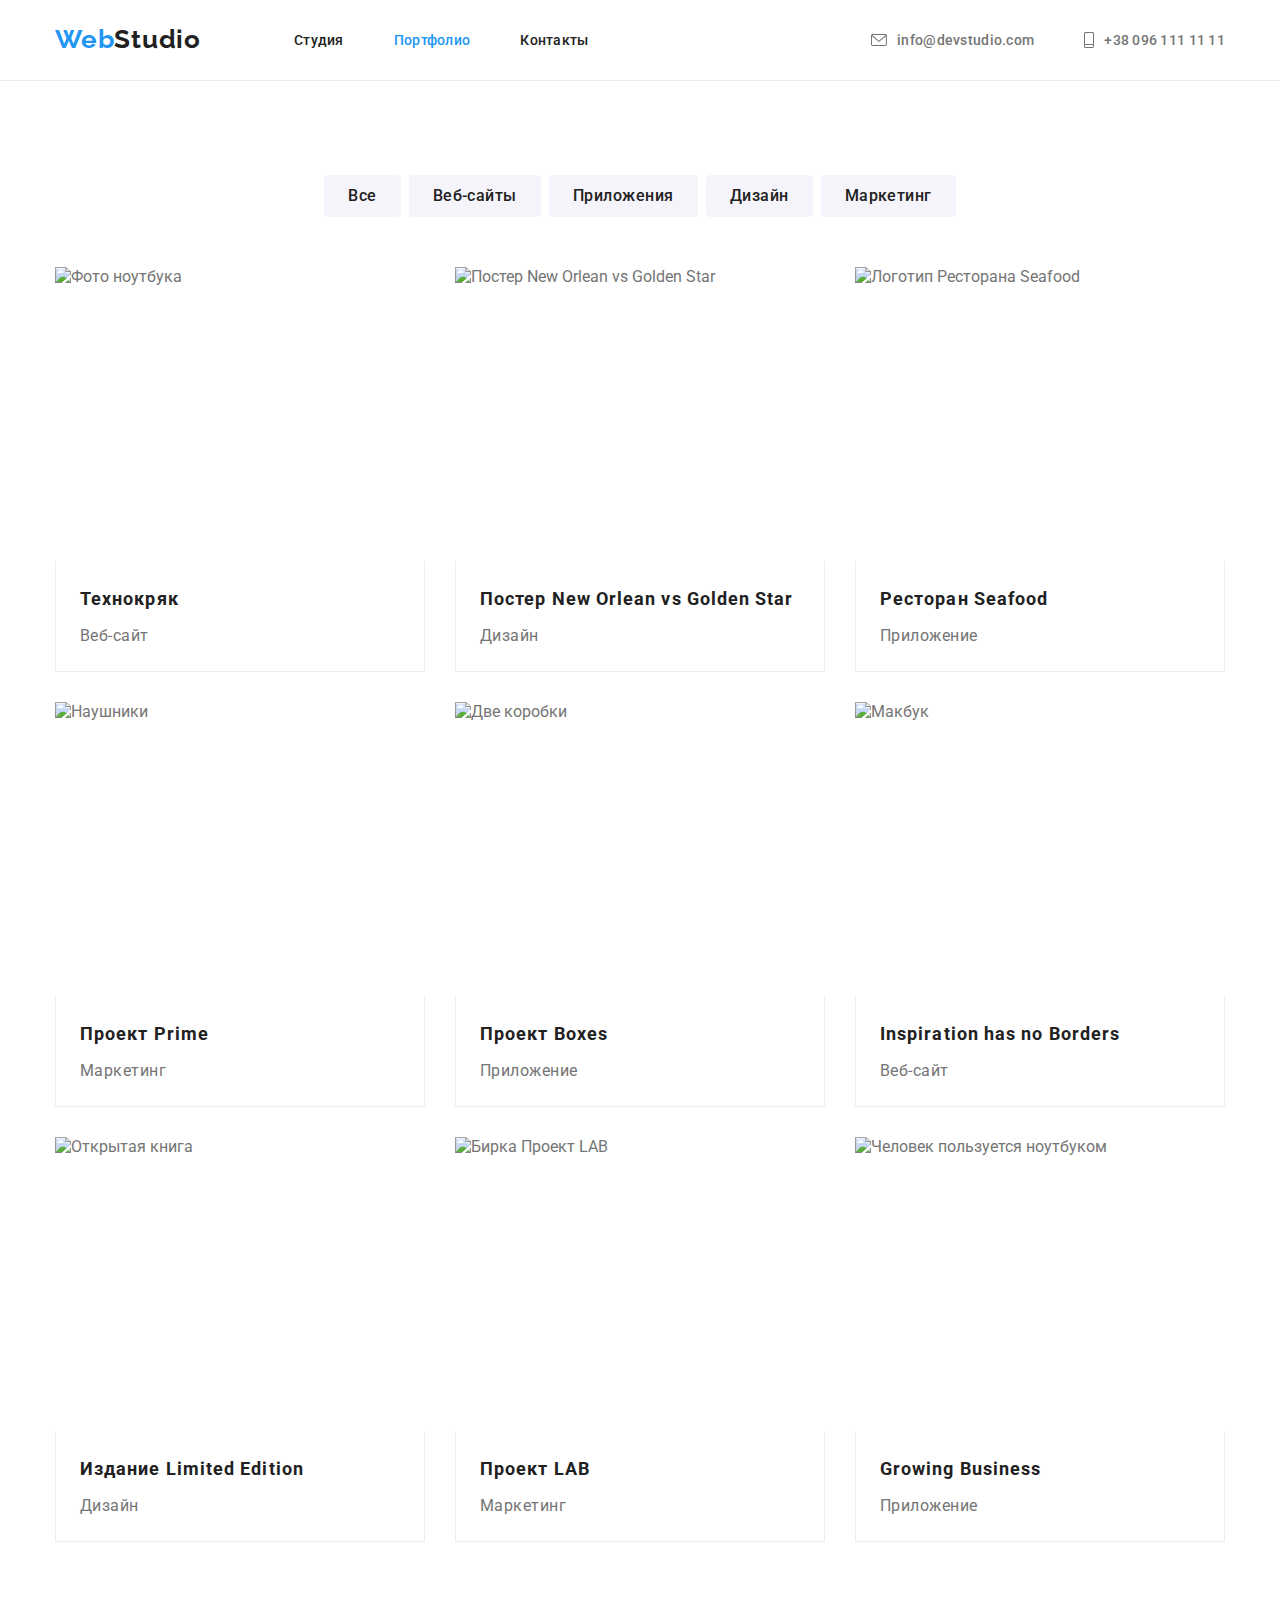
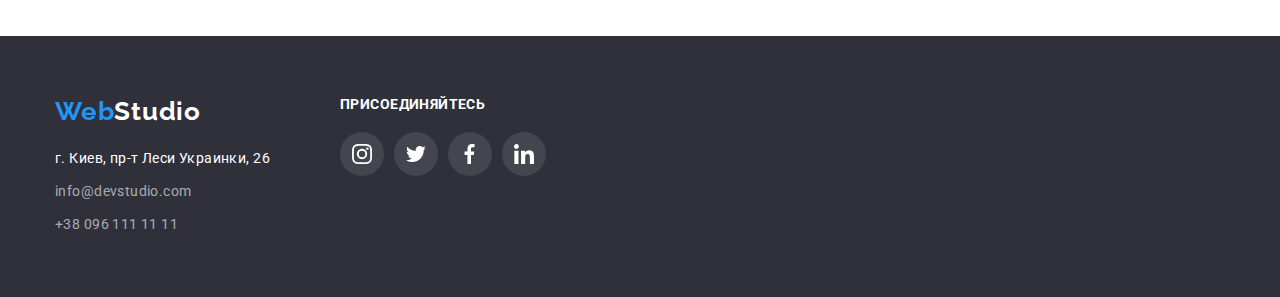
==== portfolio.html @ 494a1f14 "Homework4" ====
<!DOCTYPE html>
<html lang="ru">
  <head>
    <meta charset="UTF-8" />
    <meta http-equiv="X-UA-Compatible" content="IE=edge" />
    <meta name="viewport" content="width=device-width, initial-scale=1.0" />
    <title>Портфолио</title>

    <link rel="preconnect" href="https://fonts.googleapis.com" />
    <link rel="preconnect" href="https://fonts.gstatic.com" crossorigin />
    <link
      href="https://fonts.googleapis.com/css2?family=Raleway:wght@700&family=Roboto:wght@400;500;700;900&display=swap"
      rel="stylesheet"
    />
    <link
      rel="stylesheet"
      href="https://cdnjs.cloudflare.com/ajax/libs/normalize/8.0.1/normalize.min.css"
      integrity="sha512-NhSC1YmyruXifcj/KFRWoC561YpHpc5Jtzgvbuzx5VozKpWvQ+4nXhPdFgmx8xqexRcpAglTj9sIBWINXa8x5w=="
      crossorigin="anonymous"
      referrerpolicy="no-referrer"
    />
    <link rel="stylesheet" href="./styles/styles.css" />
  </head>
  <body>
    <!-- HEADER  -->
    <header class="header">
      <div class="container">
        <a href="./index.html" class="header-logo link"
          ><span class="logo-color">Web</span>Studio</a
        >
        <nav class="header-nav">
          <ul class="header-list list">
            <li class="header-list-item">
              <a href="./index.html" class="header-link link">Студия</a>
            </li>
            <li class="header-list-item">
              <a href="./portfolio.html" class="header-link link current"
                >Портфолио</a
              >
            </li>
            <li class="header-list-item">
              <a href="" class="header-link link">Контакты</a>
            </li>
          </ul>
        </nav>
        <ul class="header-list list">
          <li class="header-list-item">
            <a href="mailto:info@devstudio.com" class="header-contacts link">
              <svg class="header-list-icon" width="16" height="12">
                <use href="./images/icons.svg#icon-envelope"></use>
              </svg>
              info@devstudio.com</a
            >
          </li>
          <li class="header-list-item">
            <a href="tel:+380961111111" class="header-contacts link"
              ><svg class="header-list-icon" width="10" height="16">
                <use href="./images/icons.svg#icon-mail"></use>
              </svg>
              +38 096 111 11 11</a
            >
          </li>
        </ul>
      </div>
    </header>
    <main>
      <section class="portfolio section">
        <div class="container">
          <h1 class="visually-hidden">Наши работы</h1>

          <ul class="button-list list">
            <li class="button-list-item">
              <button type="button" class="portfolio-btn">Все</button>
            </li>
            <li class="button-list-item">
              <button type="button" class="portfolio-btn">Веб-сайты</button>
            </li>
            <li class="button-list-item">
              <button type="button" class="portfolio-btn">Приложения</button>
            </li>
            <li class="button-list-item">
              <button type="button" class="portfolio-btn">Дизайн</button>
            </li>
            <li class="button-list-item">
              <button type="button" class="portfolio-btn">Маркетинг</button>
            </li>
          </ul>

          <ul class="portfolio-list list">
            <li class="portfolio-item">
              <img
                class="portfolio-item-img"
                src="./images/technocrack.jpg"
                alt="Фото ноутбука"
                width="370"
                height="294"
              />
              <div class="text-box">
                <h2 class="portfolio-item-title">Технокряк</h2>
                <p class="portfolio-item-text">Веб-сайт</p>
              </div>
            </li>
            <li class="portfolio-item">
              <img
                class="portfolio-item-img"
                src="./images/basketball.jpg"
                alt="Постер New Orlean vs Golden Star"
                width="370"
                height="294"
              />
              <div class="text-box">
                <h2 class="portfolio-item-title">
                  Постер
                  <span lang="en">New Orlean vs Golden Star</span>
                </h2>
                <p class="portfolio-item-text">Дизайн</p>
              </div>
            </li>
            <li class="portfolio-item">
              <img
                class="portfolio-item-img"
                src="./images/seafood.jpg"
                alt="Логотип Ресторана Seafood"
                width="370"
                height="294"
              />
              <div class="text-box">
                <h2 class="portfolio-item-title">
                  Ресторан
                  <span lang="en">Seafood</span>
                </h2>
                <p class="portfolio-item-text">Приложение</p>
              </div>
            </li>
            <li class="portfolio-item">
              <img
                class="portfolio-item-img"
                src="./images/headphones.jpg"
                alt="Наушники"
                width="370"
                height="294"
              />
              <div class="text-box">
                <h2 class="portfolio-item-title">
                  Проект <span lang="en">Prime</span>
                </h2>
                <p class="portfolio-item-text">Маркетинг</p>
              </div>
            </li>
            <li class="portfolio-item">
              <img
                class="portfolio-item-img"
                src="./images/boxes.jpg"
                alt="Две коробки"
                width="370"
                height="294"
              />
              <div class="text-box">
                <h2 class="portfolio-item-title">
                  Проект <span lang="en">Boxes</span>
                </h2>
                <p class="portfolio-item-text">Приложение</p>
              </div>
            </li>
            <li class="portfolio-item">
              <img
                class="portfolio-item-img"
                src="./images/mac.jpg"
                alt="Макбук"
                width="370"
                height="294"
              />
              <div class="text-box">
                <h2 lang="en" class="portfolio-item-title">
                  Inspiration has no Borders
                </h2>
                <p class="portfolio-item-text">Веб-сайт</p>
              </div>
            </li>
            <li class="portfolio-item">
              <img
                class="portfolio-item-img"
                src="./images/book.jpg"
                alt="Открытая книга"
                width="370"
                height="294"
              />
              <div class="text-box">
                <h2 class="portfolio-item-title">
                  Издание
                  <span lang="en">Limited Edition</span>
                </h2>
                <p class="portfolio-item-text">Дизайн</p>
              </div>
            </li>
            <li class="portfolio-item">
              <img
                class="portfolio-item-img"
                src="./images/tag.jpg"
                alt="Бирка Проект LAB"
                width="370"
                height="294"
              />
              <div class="text-box">
                <h2 class="portfolio-item-title">
                  Проект <span lang="en">LAB</span>
                </h2>
                <p class="portfolio-item-text">Маркетинг</p>
              </div>
            </li>
            <li class="portfolio-item">
              <img
                class="portfolio-item-img"
                src="./images/laptop.jpg"
                alt="Человек пользуется ноутбуком"
                width="370"
                height="294"
              />
              <div class="text-box">
                <h2 lang="en" class="portfolio-item-title">Growing Business</h2>
                <p class="portfolio-item-text">Приложение</p>
              </div>
            </li>
          </ul>
        </div>
      </section>
    </main>
    <!-- FOOTER -->
    <footer class="footer">
      <div class="container">
        <div class="credits">
          <a href="./index.html" class="footer-logo link"
            ><span class="logo-color">Web</span>Studio</a
          >
          <address class="address">г. Киев, пр-т Леси Украинки, 26</address>

          <ul class="footer-contacts list">
            <li class="footer-contact-item">
              <a href="mailto:info@devstudio.com" class="footer-contacts link">
                info@devstudio.com
              </a>
            </li>
            <li class="footer-contact-item">
              <a href="tel:+380961111111" class="footer-contacts link">
                +38 096 111 11 11</a
              >
            </li>
          </ul>
        </div>
        <div class="invitation">
          <h2 class="invitation-title">Присоединяйтесь</h2>
          <ul class="footer-socials-list list">
            <li class="footer-socials-item">
              <a href="" class="footer-social-link link">
                <svg class="footer-social-icon">
                  <use href="./images/icons.svg#icon-instagram"></use>
                </svg>
              </a>
            </li>
            <li class="footer-socials-item">
              <a href="" class="footer-social-link link">
                <svg class="footer-social-icon">
                  <use href="./images/icons.svg#icon-twitter"></use>
                </svg>
              </a>
            </li>
            <li class="footer-socials-item">
              <a href="" class="footer-social-link link">
                <svg class="footer-social-icon">
                  <use href="./images/icons.svg#icon-facebook"></use>
                </svg>
              </a>
            </li>
            <li class="footer-socials-item">
              <a href="" class="footer-social-link link">
                <svg class="footer-social-icon">
                  <use href="./images/icons.svg#icon-linkedin"></use>
                </svg>
              </a>
            </li>
          </ul>
        </div>
      </div>
    </footer>
  </body>
</html>
---- styles/styles.css ----
:root {
  --main-text-color: #757575;
  --secondary-text-color: #212121;
  --title-color: #212121;
  --accent-color: #2196f3;
  --secondary-bg-color: #f5f4fa;
  --main-bg-color: #e5e5e5;
  --item-bg-color: #ffffff;
}

body {
  font-family: "Roboto", sans-serif;
  font-weight: 400;
  color: var(--main-text-color);
  max-width: 1600px;
  margin: 0 auto;
}

.container {
  width: 1170px;
  margin: 0 auto;
  padding-left: 15px;
  padding-right: 15px;
}

.visually-hidden {
  position: absolute;
  width: 1px;
  height: 1px;
  margin: -1px;
  border: 0;
  padding: 0;
  white-space: nowrap;
  clip-path: inset(100%);
  clip: rect(0 0 0 0);
  overflow: hidden;
}

.list {
  list-style: none;
}

.section {
  padding-top: 94px;
  padding-bottom: 94px;
}

h1,
h2,
h3,
h4,
h5,
h6,
p {
  margin: 0;
}

ul,
ol {
  margin: 0;
  padding-left: 0;
}

.link {
  text-decoration: none;
}

a.current {
  color: var(--accent-color);
}

.section-title {
  font-weight: 700;
  font-size: 36px;
  line-height: calc(42 / 36);
  letter-spacing: 0.03em;
  text-align: center;
  color: var(--title-color);
}

.logo-color {
  color: #2196f3;
}
/* ------------------------------------HEADER------------------------------------ */
.header {
  font-weight: 500;
  font-size: 14px;
  line-height: calc(16 / 14);
  letter-spacing: 0.02em;
  background-color: #ffffff;
  align-items: center;
  border-bottom: 1px solid #ececec;
}

.header .container {
  display: flex;
  align-items: center;
}

.header-list {
  display: flex;
}
.header-link {
  display: block;
  font-style: inherit;
  color: var(--secondary-text-color);
}

.header-link:hover,
.header-link:focus {
  color: var(--accent-color);
}

.header-logo {
  display: block;
  margin-top: 24px;
  margin-bottom: 25px;
  margin-right: 93px;

  font-family: "Raleway", sans-serif;
  font-style: inherit;
  font-weight: 700;
  font-size: 26px;
  line-height: calc(31 / 26);
  letter-spacing: 0.03em;
  color: var(--title-color);
}

.header-list-item {
  margin-right: 50px;
}
.header-list-item:last-child {
  margin-right: 0;
}

.header-list {
  margin-left: auto;
}

.header-list {
  margin-left: auto;
}
.header-contact-list {
  margin-left: auto;
  display: flex;
}

.header-contacts {
  display: flex;
  font-weight: 500;
  line-height: calc(16 / 14);
  letter-spacing: 0.02em;
  color: var(--main-text-color);
  align-items: center;
}

.header-contact-item {
  margin-right: 50px;
  display: flex;
  align-items: center;
}

.header-contact-item:last-child {
  margin-right: 0;
}

.header-list-item {
  display: block;
}

.header-list-icon {
  margin-right: 10px;
  fill: currentColor;
}

.header-contacts:hover,
.header-contacts:focus {
  color: var(--accent-color);
}

.header-list-icon:hover,
.header-list-icon:focus {
  fill: currentColor;
}
/* --------------------------------------HERO------------------------------- */
.hero {
  background-color: #2f303a;
  padding-top: 200px;
  padding-bottom: 200px;
  background-image: linear-gradient(
      rgba(47, 48, 58, 0.4),
      rgba(47, 48, 58, 0.4)
    ),
    url(../images/hero-bg.jpg);
  background-position: center;
  background-repeat: no-repeat;
  background-size: cover;
}

.hero-title {
  max-width: 696px;
  margin-left: auto;
  margin-right: auto;
  margin-bottom: 30px;

  font-weight: 900;
  font-size: 44px;
  line-height: 1.36;
  text-align: center;
  letter-spacing: 0.06em;
  text-transform: uppercase;
  color: #ffffff;
}

.hero-btn {
  display: block;
  margin-left: auto;
  margin-right: auto;
  padding: 10px 32px;

  border: transparent;
  border-radius: 4px;

  font-family: inherit;
  font-weight: 700;
  font-size: 16px;
  line-height: 1.88;
  text-align: center;
  letter-spacing: 0.06em;
  color: #ffffff;
  background-color: var(--accent-color);
  cursor: pointer;
}

.hero-btn:hover,
.hero-btn:focus {
  color: var(--accent-color);
  background-color: var(--item-bg-color);
}

/* --------------------------------------Features------------------------------- */
.features {
  /* background-color: var(--main-bg-color); */
  padding-top: 94px;
}

.features .container {
  display: flex;
}

.features-list-item {
  margin-right: 30px;
  width: 270px;
}

.features-list-item:last-child {
  margin-right: 0;
}

.features-thumb {
  width: 270px;
  height: 120px;
  background-color: rgba(245, 244, 250, 1);

  margin-bottom: 30px;
  border-radius: 4px;
}

.features-icon {
  padding: 25px 100px;
  width: 70px;
  height: 70px;
}

.features-title {
  font-weight: 700;
  font-size: 14px;
  line-height: calc(16 / 14);
  letter-spacing: 0.03em;
  text-transform: uppercase;
  color: var(--title-color);
  margin-bottom: 10px;
}
.features-text {
  font-size: 14px;
  line-height: 1.71;
  letter-spacing: 0.03em;
}
/* --------------------------------------ABOUT------------------------------- */

.about {
  /* background-color: var(--main-bg-color); */
}

.about-list {
  display: flex;
  margin-top: 50px;
}

.about-list-item {
  display: block;

  margin-right: 30px;
}

.about-list-item:last-child {
  margin-right: 0;
}
/* --------------------------------------TEAM------------------------------- */

.team {
  background-color: var(--secondary-bg-color);
}

.team .section-title {
  margin-bottom: 50px;
}

.team-list {
  display: flex;
  justify-content: center;
}

.team-list-item {
  width: 270px;
  margin-right: 30px;

  text-align: center;
  box-shadow: 0px 1px 3px rgba(0, 0, 0, 0.12), 0px 1px 1px rgba(0, 0, 0, 0.14),
    0px 2px 1px rgba(0, 0, 0, 0.2);
  border-radius: 0px 0px 4px 4px;
  background-color: var(--item-bg-color);
}

.team-list-item:last-child {
  margin-right: 0;
}

.team-text {
  padding-top: 30px;
  margin-bottom: 16px;
}

.team-member {
  margin-bottom: 10px;

  font-weight: 500;
  font-size: 16px;
  line-height: calc(19 / 16);
  letter-spacing: 0.03em;
  color: var(--title-color);
}

.team-member-photo {
  display: block;
}

.team-member-desc {
  font-size: 16px;
  line-height: calc(19 / 16);
  letter-spacing: 0.03em;
}

.socials-list {
  display: flex;
  margin: 0 auto 30px auto;
  justify-content: center;
}

.socials-item {
  margin-right: 10px;
  background-color: #ffffff;
}

.social-link {
  display: block;
  border-radius: 50%;
  color: #ffffff;
  fill: rgba(175, 177, 184, 1);
  padding: 12px;
}

.social-icon {
  width: 20px;
  height: 20px;

  display: block;
}

.social-link:hover,
.social-link:focus {
  background-color: var(--accent-color);
  fill: currentColor;
}

.socials-item:last-child {
  margin-right: 0;
}

/* -----------------------------------------Clients------------------------------- */
.clients {
  padding: 94px 0;
}

.clients-title {
  margin-bottom: 50px;

  font-weight: 700;
  font-size: 36px;
  line-height: calc(42 / 36);
  text-align: center;
  letter-spacing: 0.03em;

  color: var(--secondary-text-color);
}

.clients-list {
  display: flex;
}

.client-item {
  margin-right: 30px;
  width: 170px;
  height: 92px;

  border: 1px solid #afb1b8;
  border-radius: 4px;
}

.client-item:last-child {
  margin-right: 0;
}

.client-link {
  display: block;
}
.client-icon:hover,
.client-icon:focus {
  fill: var(--accent-color);
}
.client-icon {
  width: 106px;
  height: 60px;
  fill: #afb1b8;
  padding: 16px 32px;
}

/* --------------------------------------FOOTER------------------------------- */
.footer {
  background-color: #2f303a;
  padding-top: 60px;
  padding-bottom: 60px;
}

.footer .container {
  margin-right: auto;
  display: flex;
}

.credits {
  margin-right: 70px;
}

.footer-logo {
  display: block;
  margin-bottom: 20px;

  font-family: "Raleway", sans-serif;
  font-style: inherit;
  font-weight: 700;
  font-size: 26px;
  line-height: calc(31 / 26);
  letter-spacing: 0.03em;
  color: #ffffff;
}

.footer-contacts {
  display: block;
  font-size: 14px;
  line-height: 1.71;
  letter-spacing: 0.03em;
  color: rgba(255, 255, 255, 0.6);
}

.footer-contact-item {
  margin-bottom: 9px;
}

.footer-contact-item:last-child {
  margin-bottom: 0;
}

.footer-contacts:hover,
.footer-contacts:focus {
  color: var(--accent-color);
}

.address {
  margin-bottom: 9px;
  font-style: normal;
  font-size: 14px;
  line-height: 1.71;
  letter-spacing: 0.03em;
  color: #ffffff;
}

.invitation-title {
  margin-bottom: 20px;

  font-weight: 700;
  font-size: 14px;
  line-height: 16px;
  letter-spacing: 0.03em;
  text-transform: uppercase;

  color: #ffffff;
}

.footer-socials-list {
  display: flex;
}

.footer-socials-item {
  margin-right: 10px;
  background-color: rgba(255, 255, 255, 0.1);
  border-radius: 50%;
}

.footer-socials-item:last-child {
  margin-right: 0;
}

.footer-social-link {
  display: block;
  border-radius: inherit;
  color: #ffffff;

  padding: 12px;
}

.footer-social-icon {
  width: 20px;
  height: 20px;
  fill: #ffffff;
  display: block;
}

.footer-social-link:hover,
.footer-social-link:focus {
  background-color: var(--accent-color);
}
/* --------------------------------------PORTFOLIO------------------------------- */
.portfolio {
  /* background-color: var(--main-bg-color); */
}

.button-list {
  display: flex;
  justify-content: center;
  margin-bottom: 50px;
}

.button-list-item {
  margin-right: 8px;
}

.button-list-item:last-child {
  margin-right: 0;
}

.portfolio-btn {
  padding: 6px 22px;

  font-family: inherit;
  font-weight: 500;
  font-size: 16px;
  line-height: 1.62;
  letter-spacing: 0.03em;
  text-align: center;

  border-radius: 4px;
  border-color: transparent;
  color: var(--secondary-text-color);
  background-color: var(--secondary-bg-color);
  cursor: pointer;
}

.portfolio-list {
  display: flex;
  flex-wrap: wrap;
  justify-content: center;
  margin: -15px;
}

.portfolio-btn:hover,
.portfolio-btn:focus {
  color: #ffffff;
  background-color: var(--accent-color);
  box-shadow: 0px 3px 1px rgba(0, 0, 0, 0.1), 0px 1px 2px rgba(0, 0, 0, 0.08),
    0px 2px 2px rgba(0, 0, 0, 0.12);
}
.portfolio-item {
  margin: 15px;
  background-color: var(--item-bg-color);
}

.portfolio-item:hover,
.portfolio-item:focus {
  box-shadow: 0px 1px 1px rgba(0, 0, 0, 0.12), 0px 4px 4px rgba(0, 0, 0, 0.06),
    1px 4px 6px rgba(0, 0, 0, 0.16);
}

.portfolio-item-img {
  display: block;
}

.text-box {
  padding: 20px 24px;
  border-bottom: 1px solid #eeeeee;
  border-right: 1px solid #eeeeee;
  border-left: 1px solid #eeeeee;
}

.portfolio-item-title {
  margin-bottom: 4px;

  font-weight: 700;
  font-size: 18px;
  line-height: 2;
  letter-spacing: 0.06em;
  color: var(--title-color);
}

.portfolio-item-text {
  font-size: 16px;
  line-height: 1.88;
  letter-spacing: 0.03em;
}

.portfolio-item-text span {
  margin: 0;
}
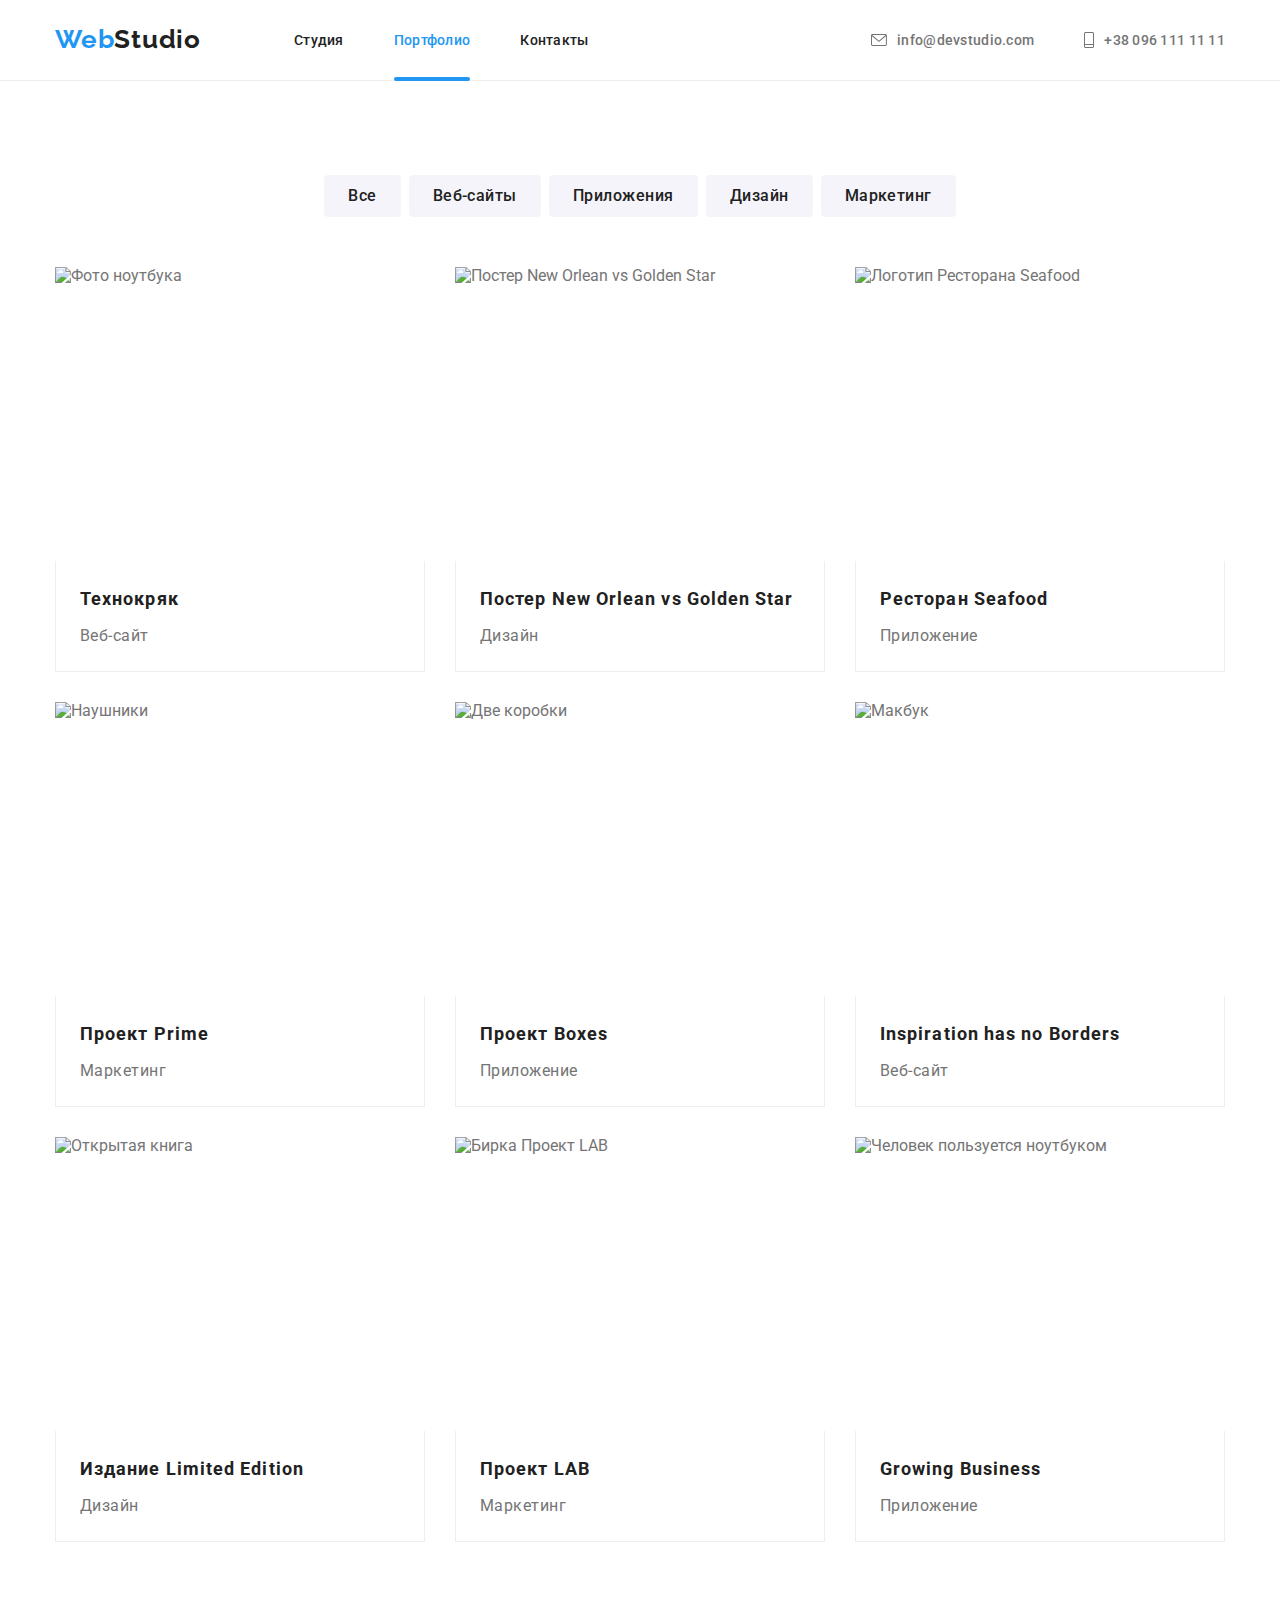
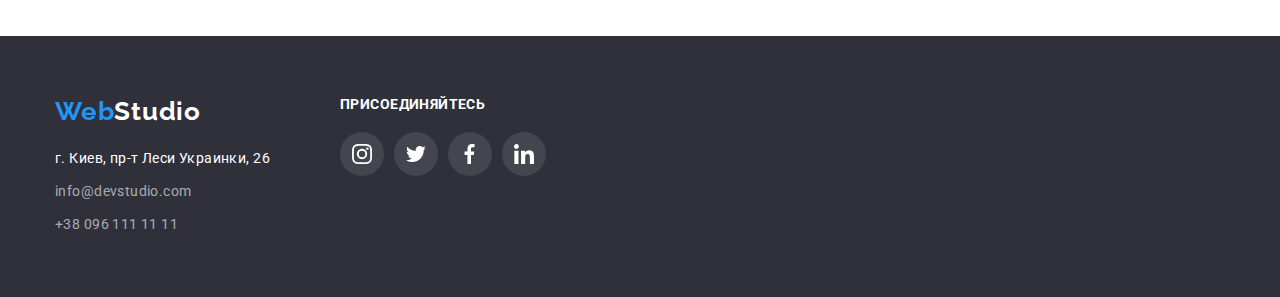
==== commit 96c2e31d: "added hw05 requirements" ====
--- a/portfolio.html
+++ b/portfolio.html
@@ -14,10 +14,7 @@
     />
     <link
       rel="stylesheet"
-      href="https://cdnjs.cloudflare.com/ajax/libs/normalize/8.0.1/normalize.min.css"
-      integrity="sha512-NhSC1YmyruXifcj/KFRWoC561YpHpc5Jtzgvbuzx5VozKpWvQ+4nXhPdFgmx8xqexRcpAglTj9sIBWINXa8x5w=="
-      crossorigin="anonymous"
-      referrerpolicy="no-referrer"
+      href="https://cdnjs.cloudflare.com/ajax/libs/modern-normalize/1.1.0/modern-normalize.css"
     />
     <link rel="stylesheet" href="./styles/styles.css" />
   </head>
@@ -88,26 +85,42 @@
 
           <ul class="portfolio-list list">
             <li class="portfolio-item">
-              <img
-                class="portfolio-item-img"
-                src="./images/technocrack.jpg"
-                alt="Фото ноутбука"
-                width="370"
-                height="294"
-              />
+              <div class="portfolio-img-box">
+                <img
+                  class="portfolio-item-img"
+                  src="./images/technocrack.jpg"
+                  alt="Фото ноутбука"
+                  width="370"
+                  height="294"
+                />
+                <p class="portfolio-item-desc">
+                  Ресурс предлагает комплексные предложения с разным уровнем
+                  функционала и сервисов. Все это позволит посетителю получить
+                  исчерпывающие сведения о компании или частном лице.
+                </p>
+              </div>
+
               <div class="text-box">
                 <h2 class="portfolio-item-title">Технокряк</h2>
                 <p class="portfolio-item-text">Веб-сайт</p>
               </div>
             </li>
             <li class="portfolio-item">
-              <img
-                class="portfolio-item-img"
-                src="./images/basketball.jpg"
-                alt="Постер New Orlean vs Golden Star"
-                width="370"
-                height="294"
-              />
+              <div class="portfolio-img-box">
+                <img
+                  class="portfolio-item-img"
+                  src="./images/basketball.jpg"
+                  alt="Постер New Orlean vs Golden Star"
+                  width="370"
+                  height="294"
+                />
+                <p class="portfolio-item-desc">
+                  Ресурс предлагает комплексные предложения с разным уровнем
+                  функционала и сервисов. Все это позволит посетителю получить
+                  исчерпывающие сведения о компании или частном лице.
+                </p>
+              </div>
+
               <div class="text-box">
                 <h2 class="portfolio-item-title">
                   Постер
@@ -117,13 +130,21 @@
               </div>
             </li>
             <li class="portfolio-item">
-              <img
-                class="portfolio-item-img"
-                src="./images/seafood.jpg"
-                alt="Логотип Ресторана Seafood"
-                width="370"
-                height="294"
-              />
+              <div class="portfolio-img-box">
+                <img
+                  class="portfolio-item-img"
+                  src="./images/seafood.jpg"
+                  alt="Логотип Ресторана Seafood"
+                  width="370"
+                  height="294"
+                />
+                <p class="portfolio-item-desc">
+                  Ресурс предлагает комплексные предложения с разным уровнем
+                  функционала и сервисов. Все это позволит посетителю получить
+                  исчерпывающие сведения о компании или частном лице.
+                </p>
+              </div>
+
               <div class="text-box">
                 <h2 class="portfolio-item-title">
                   Ресторан
@@ -133,13 +154,21 @@
               </div>
             </li>
             <li class="portfolio-item">
-              <img
-                class="portfolio-item-img"
-                src="./images/headphones.jpg"
-                alt="Наушники"
-                width="370"
-                height="294"
-              />
+              <div class="portfolio-img-box">
+                <img
+                  class="portfolio-item-img"
+                  src="./images/headphones.jpg"
+                  alt="Наушники"
+                  width="370"
+                  height="294"
+                />
+                <p class="portfolio-item-desc">
+                  Ресурс предлагает комплексные предложения с разным уровнем
+                  функционала и сервисов. Все это позволит посетителю получить
+                  исчерпывающие сведения о компании или частном лице.
+                </p>
+              </div>
+
               <div class="text-box">
                 <h2 class="portfolio-item-title">
                   Проект <span lang="en">Prime</span>
@@ -148,13 +177,21 @@
               </div>
             </li>
             <li class="portfolio-item">
-              <img
-                class="portfolio-item-img"
-                src="./images/boxes.jpg"
-                alt="Две коробки"
-                width="370"
-                height="294"
-              />
+              <div class="portfolio-img-box">
+                <img
+                  class="portfolio-item-img"
+                  src="./images/boxes.jpg"
+                  alt="Две коробки"
+                  width="370"
+                  height="294"
+                />
+                <p class="portfolio-item-desc">
+                  Ресурс предлагает комплексные предложения с разным уровнем
+                  функционала и сервисов. Все это позволит посетителю получить
+                  исчерпывающие сведения о компании или частном лице.
+                </p>
+              </div>
+
               <div class="text-box">
                 <h2 class="portfolio-item-title">
                   Проект <span lang="en">Boxes</span>
@@ -163,13 +200,21 @@
               </div>
             </li>
             <li class="portfolio-item">
-              <img
-                class="portfolio-item-img"
-                src="./images/mac.jpg"
-                alt="Макбук"
-                width="370"
-                height="294"
-              />
+              <div class="portfolio-img-box">
+                <img
+                  class="portfolio-item-img"
+                  src="./images/mac.jpg"
+                  alt="Макбук"
+                  width="370"
+                  height="294"
+                />
+                <p class="portfolio-item-desc">
+                  Ресурс предлагает комплексные предложения с разным уровнем
+                  функционала и сервисов. Все это позволит посетителю получить
+                  исчерпывающие сведения о компании или частном лице.
+                </p>
+              </div>
+
               <div class="text-box">
                 <h2 lang="en" class="portfolio-item-title">
                   Inspiration has no Borders
@@ -178,13 +223,21 @@
               </div>
             </li>
             <li class="portfolio-item">
-              <img
-                class="portfolio-item-img"
-                src="./images/book.jpg"
-                alt="Открытая книга"
-                width="370"
-                height="294"
-              />
+              <div class="portfolio-img-box">
+                <img
+                  class="portfolio-item-img"
+                  src="./images/book.jpg"
+                  alt="Открытая книга"
+                  width="370"
+                  height="294"
+                />
+                <p class="portfolio-item-desc">
+                  Ресурс предлагает комплексные предложения с разным уровнем
+                  функционала и сервисов. Все это позволит посетителю получить
+                  исчерпывающие сведения о компании или частном лице.
+                </p>
+              </div>
+
               <div class="text-box">
                 <h2 class="portfolio-item-title">
                   Издание
@@ -194,13 +247,21 @@
               </div>
             </li>
             <li class="portfolio-item">
-              <img
-                class="portfolio-item-img"
-                src="./images/tag.jpg"
-                alt="Бирка Проект LAB"
-                width="370"
-                height="294"
-              />
+              <div class="portfolio-img-box">
+                <img
+                  class="portfolio-item-img"
+                  src="./images/tag.jpg"
+                  alt="Бирка Проект LAB"
+                  width="370"
+                  height="294"
+                />
+                <p class="portfolio-item-desc">
+                  Ресурс предлагает комплексные предложения с разным уровнем
+                  функционала и сервисов. Все это позволит посетителю получить
+                  исчерпывающие сведения о компании или частном лице.
+                </p>
+              </div>
+
               <div class="text-box">
                 <h2 class="portfolio-item-title">
                   Проект <span lang="en">LAB</span>
@@ -209,13 +270,21 @@
               </div>
             </li>
             <li class="portfolio-item">
-              <img
-                class="portfolio-item-img"
-                src="./images/laptop.jpg"
-                alt="Человек пользуется ноутбуком"
-                width="370"
-                height="294"
-              />
+              <div class="portfolio-img-box">
+                <img
+                  class="portfolio-item-img"
+                  src="./images/laptop.jpg"
+                  alt="Человек пользуется ноутбуком"
+                  width="370"
+                  height="294"
+                />
+                <p class="portfolio-item-desc">
+                  Ресурс предлагает комплексные предложения с разным уровнем
+                  функционала и сервисов. Все это позволит посетителю получить
+                  исчерпывающие сведения о компании или частном лице.
+                </p>
+              </div>
+
               <div class="text-box">
                 <h2 lang="en" class="portfolio-item-title">Growing Business</h2>
                 <p class="portfolio-item-text">Приложение</p>
@@ -234,7 +303,7 @@
           >
           <address class="address">г. Киев, пр-т Леси Украинки, 26</address>
 
-          <ul class="footer-contacts list">
+          <ul class="footer-contacts-list list">
             <li class="footer-contact-item">
               <a href="mailto:info@devstudio.com" class="footer-contacts link">
                 info@devstudio.com
--- a/styles/styles.css
+++ b/styles/styles.css
@@ -12,12 +12,10 @@
   font-family: "Roboto", sans-serif;
   font-weight: 400;
   color: var(--main-text-color);
-  max-width: 1600px;
-  margin: 0 auto;
 }
 
 .container {
-  width: 1170px;
+  width: 1200px;
   margin: 0 auto;
   padding-left: 15px;
   padding-right: 15px;
@@ -65,10 +63,6 @@
   text-decoration: none;
 }
 
-a.current {
-  color: var(--accent-color);
-}
-
 .section-title {
   font-weight: 700;
   font-size: 36px;
@@ -99,11 +93,13 @@
 
 .header-list {
   display: flex;
+  margin-top: 32px;
 }
 .header-link {
   display: block;
   font-style: inherit;
   color: var(--secondary-text-color);
+  transition: color 250ms cubic-bezier(0.4, 0, 0.2, 1);
 }
 
 .header-link:hover,
@@ -127,19 +123,45 @@
 }
 
 .header-list-item {
+  display: block;
+  position: relative;
   margin-right: 50px;
-}
+  padding-bottom: 32px;
+}
+
 .header-list-item:last-child {
   margin-right: 0;
+}
+
+.header-list-contact {
+  display: block;
+  margin-right: 50px;
+}
+
+.header-list-contact:last-child {
+  margin-right: 0;
+}
+
+.current {
+  color: var(--accent-color);
+}
+
+.current::after {
+  content: "";
+  position: absolute;
+  left: 0;
+  bottom: -1px;
+
+  width: 100%;
+  height: 4px;
+  background-color: var(--accent-color);
+  border-radius: 2px;
 }
 
 .header-list {
   margin-left: auto;
 }
 
-.header-list {
-  margin-left: auto;
-}
 .header-contact-list {
   margin-left: auto;
   display: flex;
@@ -152,6 +174,8 @@
   letter-spacing: 0.02em;
   color: var(--main-text-color);
   align-items: center;
+
+  transition: color 250ms cubic-bezier(0.4, 0, 0.2, 1);
 }
 
 .header-contact-item {
@@ -162,10 +186,6 @@
 
 .header-contact-item:last-child {
   margin-right: 0;
-}
-
-.header-list-item {
-  display: block;
 }
 
 .header-list-icon {
@@ -184,6 +204,8 @@
 }
 /* --------------------------------------HERO------------------------------- */
 .hero {
+  max-width: 1600px;
+  margin: 0 auto;
   background-color: #2f303a;
   padding-top: 200px;
   padding-bottom: 200px;
@@ -230,6 +252,9 @@
   color: #ffffff;
   background-color: var(--accent-color);
   cursor: pointer;
+
+  transition: color 250ms cubic-bezier(0.4, 0, 0.2, 1);
+  transition: background-color 250ms cubic-bezier(0.4, 0, 0.2, 1);
 }
 
 .hero-btn:hover,
@@ -248,6 +273,10 @@
   display: flex;
 }
 
+.features .list {
+  display: flex;
+}
+
 .features-list-item {
   margin-right: 30px;
   width: 270px;
@@ -258,16 +287,17 @@
 }
 
 .features-thumb {
+  display: flex;
   width: 270px;
   height: 120px;
   background-color: rgba(245, 244, 250, 1);
-
+  align-items: center;
+  justify-content: center;
   margin-bottom: 30px;
   border-radius: 4px;
 }
 
 .features-icon {
-  padding: 25px 100px;
   width: 70px;
   height: 70px;
 }
@@ -305,6 +335,33 @@
 
 .about-list-item:last-child {
   margin-right: 0;
+}
+
+.about-box {
+  position: relative;
+}
+
+.about-img {
+  display: block;
+}
+
+.about-box-text {
+  position: absolute;
+  bottom: 0;
+  left: 0;
+  width: 100%;
+  min-height: 70px;
+  padding-top: 27px;
+  padding-bottom: 27px;
+
+  font-weight: 700;
+  font-size: 14px;
+  line-height: calc(16 / 14);
+  text-align: center;
+  letter-spacing: 0.03em;
+  text-transform: uppercase;
+  color: #ffffff;
+  background-color: rgba(47, 48, 58, 0.8);
 }
 /* --------------------------------------TEAM------------------------------- */
 
@@ -378,6 +435,9 @@
   color: #ffffff;
   fill: rgba(175, 177, 184, 1);
   padding: 12px;
+
+  transition: color 250ms cubic-bezier(0.4, 0, 0.2, 1);
+  transition: background-color 250ms cubic-bezier(0.4, 0, 0.2, 1);
 }
 
 .social-icon {
@@ -391,6 +451,7 @@
 .social-link:focus {
   background-color: var(--accent-color);
   fill: currentColor;
+  outline: none;
 }
 
 .socials-item:last-child {
@@ -419,30 +480,42 @@
 }
 
 .client-item {
+  display: flex;
   margin-right: 30px;
   width: 170px;
   height: 92px;
-
+}
+
+.client-item:last-child {
+  margin-right: 0;
+}
+
+.client-link {
+  display: flex;
+  width: 100%;
+  justify-content: center;
+  align-items: center;
+  height: 100%;
+  color: #afb1b8;
   border: 1px solid #afb1b8;
   border-radius: 4px;
-}
-
-.client-item:last-child {
-  margin-right: 0;
-}
-
-.client-link {
-  display: block;
-}
-.client-icon:hover,
-.client-icon:focus {
-  fill: var(--accent-color);
-}
+
+  transition: color 250ms cubic-bezier(0.4, 0, 0.2, 1);
+}
+
+.client-link:hover,
+.client-link:focus {
+  /* fill: currentColor; */
+  color: var(--accent-color);
+  border-color: var(--accent-color);
+  outline: none;
+}
+
 .client-icon {
+  display: block;
   width: 106px;
   height: 60px;
-  fill: #afb1b8;
-  padding: 16px 32px;
+  fill: currentColor;
 }
 
 /* --------------------------------------FOOTER------------------------------- */
@@ -480,6 +553,8 @@
   line-height: 1.71;
   letter-spacing: 0.03em;
   color: rgba(255, 255, 255, 0.6);
+
+  transition: color 250ms cubic-bezier(0.4, 0, 0.2, 1);
 }
 
 .footer-contact-item {
@@ -536,6 +611,7 @@
   color: #ffffff;
 
   padding: 12px;
+  transition: background-color 250ms cubic-bezier(0.4, 0, 0.2, 1);
 }
 
 .footer-social-icon {
@@ -583,6 +659,10 @@
   color: var(--secondary-text-color);
   background-color: var(--secondary-bg-color);
   cursor: pointer;
+
+  transition: box-shadow 250ms cubic-bezier(0.4, 0, 0.2, 1),
+    background-color 250ms cubic-bezier(0.4, 0, 0.2, 1),
+    color 250ms cubic-bezier(0.4, 0, 0.2, 1);
 }
 
 .portfolio-list {
@@ -596,18 +676,50 @@
 .portfolio-btn:focus {
   color: #ffffff;
   background-color: var(--accent-color);
+  outline: none;
   box-shadow: 0px 3px 1px rgba(0, 0, 0, 0.1), 0px 1px 2px rgba(0, 0, 0, 0.08),
     0px 2px 2px rgba(0, 0, 0, 0.12);
 }
 .portfolio-item {
   margin: 15px;
   background-color: var(--item-bg-color);
+  max-width: 370px;
+  transition: box-shadow 250ms cubic-bezier(0.4, 0, 0.2, 1);
 }
 
 .portfolio-item:hover,
 .portfolio-item:focus {
   box-shadow: 0px 1px 1px rgba(0, 0, 0, 0.12), 0px 4px 4px rgba(0, 0, 0, 0.06),
     1px 4px 6px rgba(0, 0, 0, 0.16);
+}
+
+.portfolio-img-box {
+  position: relative;
+  overflow: hidden;
+}
+
+.portfolio-item-desc {
+  position: absolute;
+  width: 100%;
+  height: 100%;
+  top: 0;
+  left: 0;
+  padding: 63px 24px;
+
+  font-weight: 400;
+  font-size: 18px;
+  line-height: 1.56;
+  letter-spacing: 0.03em;
+  color: #ffffff;
+  background-color: rgba(33, 150, 243, 0.9);
+
+  transform: translateY(100%);
+  transition: transform 250ms cubic-bezier(0.4, 0, 0.2, 1);
+}
+
+.portfolio-item:hover .portfolio-item-desc,
+.portfolio-item:focus .portfolio-item-desc {
+  transform: translateY(0);
 }
 
 .portfolio-item-img {
@@ -640,3 +752,68 @@
 .portfolio-item-text span {
   margin: 0;
 }
+
+.backdrop {
+  position: fixed;
+  top: 0;
+  left: 0;
+  width: 100%;
+  height: 100%;
+  background-color: rgba(0, 0, 0, 0.2);
+  opacity: 1;
+  transition: opacity 250ms cubic-bezier(0.4, 0, 0.2, 1);
+}
+
+.backdrop.is-hidden {
+  opacity: 0;
+  transition: opacity 250ms cubic-bezier(0.4, 0, 0.2, 1);
+  pointer-events: none;
+}
+
+.backdrop.is-hidden .modal {
+  opacity: 0;
+  transform: scale(0.8) translate(-50%, -50%);
+  transition: transform 250ms cubic-bezier(0.4, 0, 0.2, 1),
+    opacity 250ms cubic-bezier(0.4, 0, 0.2, 1);
+}
+
+.modal {
+  position: absolute;
+  top: 50%;
+  left: 50%;
+  opacity: 1;
+  transform: scale(1) translate(-50%, -50%);
+  transition: transform 250ms cubic-bezier(0.4, 0, 0.2, 1),
+    opacity 250ms cubic-bezier(0.4, 0, 0.2, 1);
+  width: 528px;
+  height: 581px;
+
+  background: #ffffff;
+  box-shadow: 0px 1px 3px rgba(0, 0, 0, 0.12), 0px 1px 1px rgba(0, 0, 0, 0.14),
+    0px 2px 1px rgba(0, 0, 0, 0.2);
+  border-radius: 4px;
+}
+
+.modal-button {
+  position: absolute;
+  top: 0;
+  right: 0;
+
+  display: flex;
+  margin-top: 8px;
+  margin-right: 8px;
+  width: 30px;
+  height: 30px;
+  border: 1px solid rgba(0, 0, 0, 0.1);
+  border-radius: 50%;
+  align-items: center;
+  justify-content: center;
+
+  cursor: pointer;
+}
+
+.modal-icon {
+  fill: #000000;
+  width: 18px;
+  height: 18px;
+}
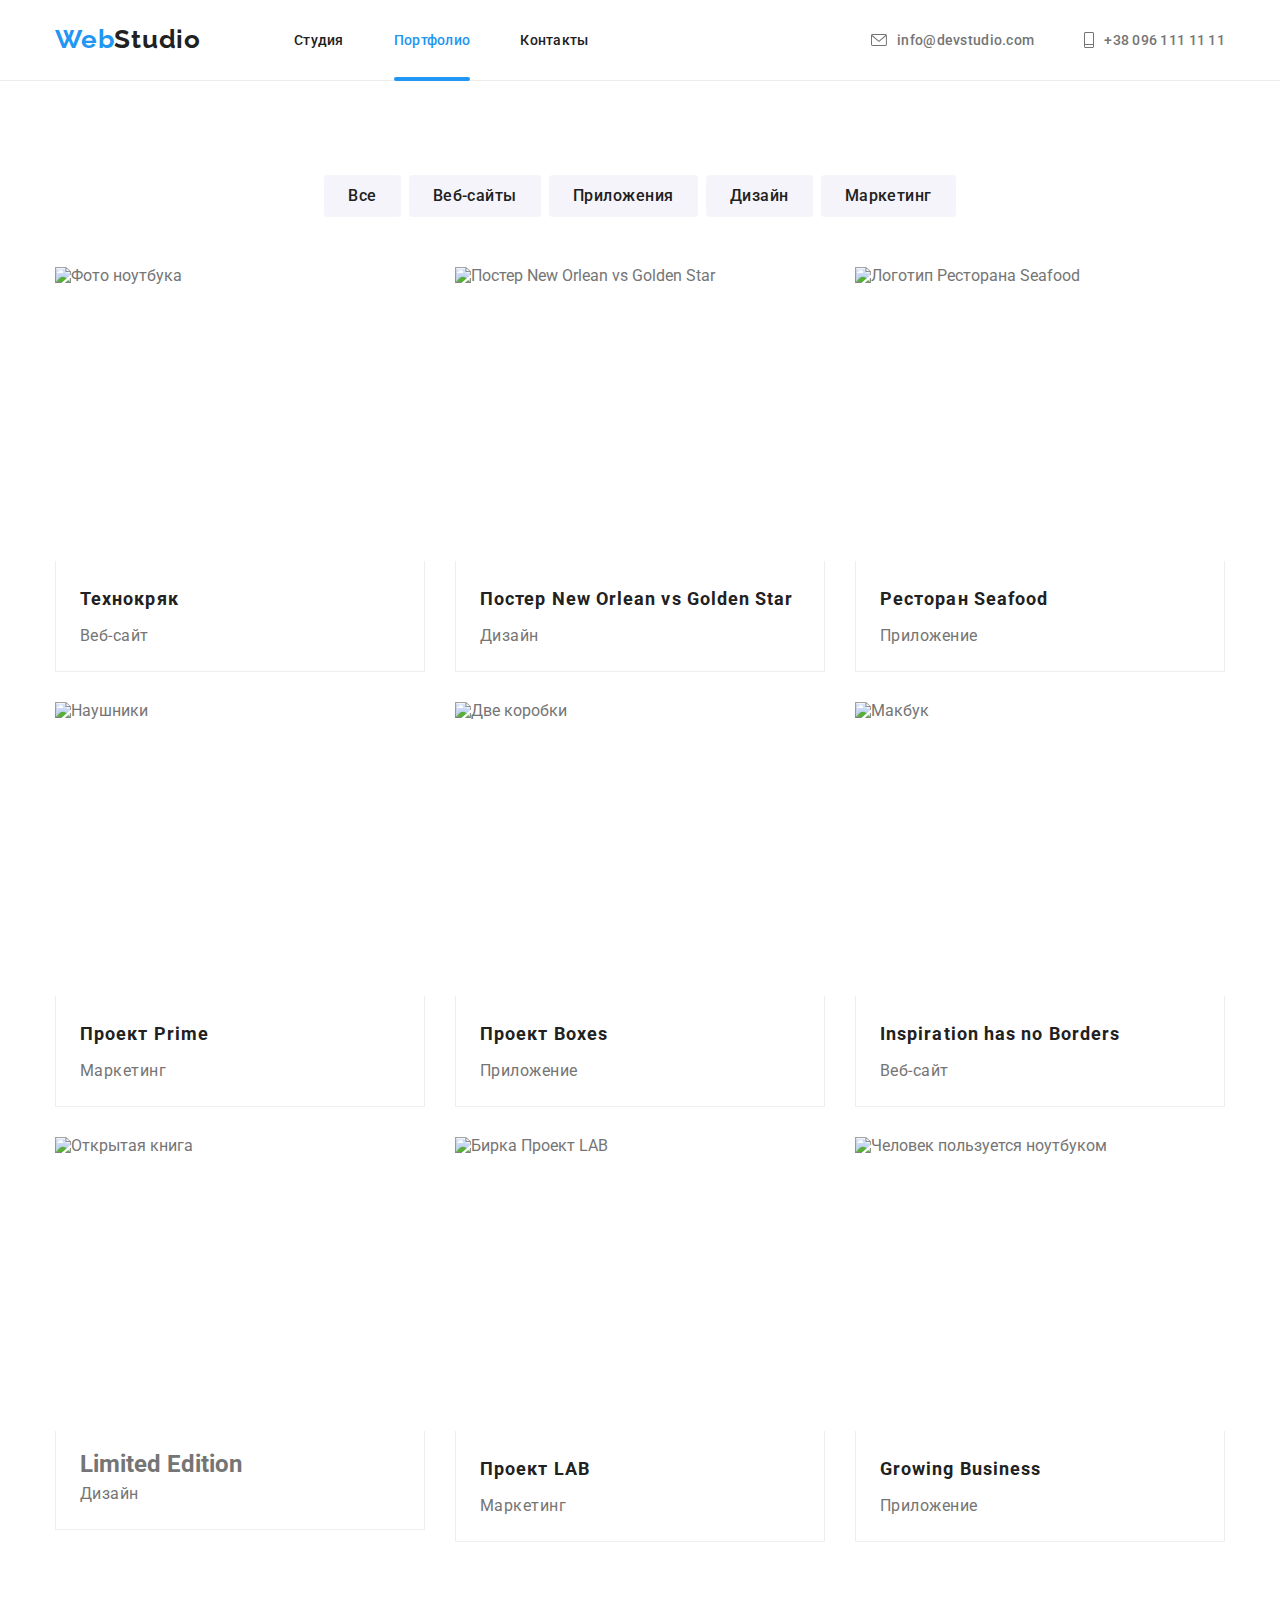
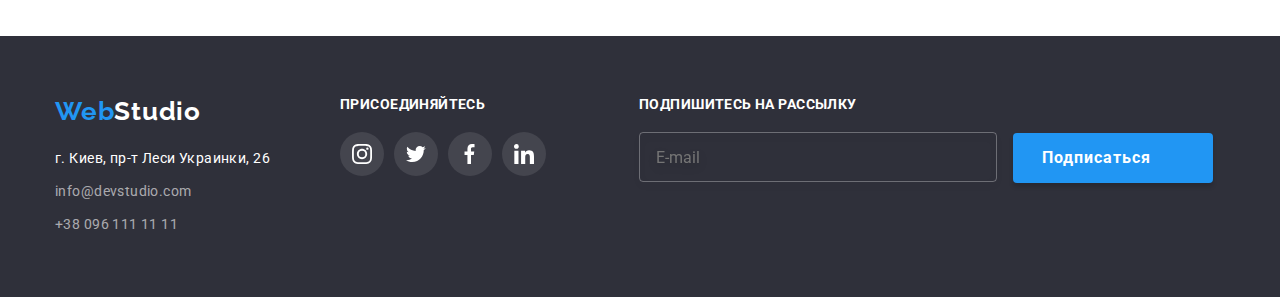
==== commit df0cb2ef: "added scss" ====
--- a/portfolio.html
+++ b/portfolio.html
@@ -16,42 +16,44 @@
       rel="stylesheet"
       href="https://cdnjs.cloudflare.com/ajax/libs/modern-normalize/1.1.0/modern-normalize.css"
     />
-    <link rel="stylesheet" href="./styles/styles.css" />
+     <link rel="stylesheet" href="./css/main.min.css" />
   </head>
   <body>
     <!-- HEADER  -->
-    <header class="header">
+    <header class="page-header">
       <div class="container">
-        <a href="./index.html" class="header-logo link"
-          ><span class="logo-color">Web</span>Studio</a
+        <a href="./index.html" class="page-header__home-link link"
+          ><span class="page-header__link--accent">Web</span>Studio</a
         >
-        <nav class="header-nav">
-          <ul class="header-list list">
-            <li class="header-list-item">
-              <a href="./index.html" class="header-link link">Студия</a>
-            </li>
-            <li class="header-list-item">
-              <a href="./portfolio.html" class="header-link link current"
+        <nav class="page-header__navigation">
+          <ul class="page-header__list list">
+            <li class="page-header__item">
+              <a href="./index.html" class="page-header__link link">Студия</a>
+            </li>
+            <li class="page-header__item">
+              <a
+                href="./portfolio.html"
+                class="page-header__link link page-header__link--current"
                 >Портфолио</a
               >
             </li>
-            <li class="header-list-item">
-              <a href="" class="header-link link">Контакты</a>
+            <li class="page-header__item">
+              <a href="" class="page-header__link link">Контакты</a>
             </li>
           </ul>
         </nav>
-        <ul class="header-list list">
-          <li class="header-list-item">
-            <a href="mailto:info@devstudio.com" class="header-contacts link">
-              <svg class="header-list-icon" width="16" height="12">
+        <ul class="contacts list">
+          <li class="contacts__item">
+            <a href="mailto:info@devstudio.com" class="contacts__link link">
+              <svg class="contacts__icon" width="16" height="12">
                 <use href="./images/icons.svg#icon-envelope"></use>
               </svg>
               info@devstudio.com</a
             >
           </li>
-          <li class="header-list-item">
-            <a href="tel:+380961111111" class="header-contacts link"
-              ><svg class="header-list-icon" width="10" height="16">
+          <li class="contacts__item">
+            <a href="tel:+380961111111" class="contacts__link link"
+              ><svg class="contacts__icon" width="10" height="16">
                 <use href="./images/icons.svg#icon-mail"></use>
               </svg>
               +38 096 111 11 11</a
@@ -65,229 +67,229 @@
         <div class="container">
           <h1 class="visually-hidden">Наши работы</h1>
 
-          <ul class="button-list list">
-            <li class="button-list-item">
-              <button type="button" class="portfolio-btn">Все</button>
-            </li>
-            <li class="button-list-item">
-              <button type="button" class="portfolio-btn">Веб-сайты</button>
-            </li>
-            <li class="button-list-item">
-              <button type="button" class="portfolio-btn">Приложения</button>
-            </li>
-            <li class="button-list-item">
-              <button type="button" class="portfolio-btn">Дизайн</button>
-            </li>
-            <li class="button-list-item">
-              <button type="button" class="portfolio-btn">Маркетинг</button>
-            </li>
-          </ul>
-
-          <ul class="portfolio-list list">
-            <li class="portfolio-item">
-              <div class="portfolio-img-box">
-                <img
-                  class="portfolio-item-img"
+          <ul class="button-set list">
+            <li class="button-set__item">
+              <button type="button" class="button-set__btn">Все</button>
+            </li>
+            <li class="button-set__item">
+              <button type="button" class="button-set__btn">Веб-сайты</button>
+            </li>
+            <li class="button-set__item">
+              <button type="button" class="button-set__btn">Приложения</button>
+            </li>
+            <li class="button-set__item">
+              <button type="button" class="button-set__btn">Дизайн</button>
+            </li>
+            <li class="button-set__item">
+              <button type="button" class="button-set__btn">Маркетинг</button>
+            </li>
+          </ul>
+
+          <ul class="card-set list">
+            <li class="card-set__item">
+              <div class="card-set__img-box">
+                <img
+                  class="card-set__img"
                   src="./images/technocrack.jpg"
                   alt="Фото ноутбука"
                   width="370"
                   height="294"
                 />
-                <p class="portfolio-item-desc">
-                  Ресурс предлагает комплексные предложения с разным уровнем
-                  функционала и сервисов. Все это позволит посетителю получить
-                  исчерпывающие сведения о компании или частном лице.
-                </p>
-              </div>
-
-              <div class="text-box">
-                <h2 class="portfolio-item-title">Технокряк</h2>
-                <p class="portfolio-item-text">Веб-сайт</p>
-              </div>
-            </li>
-            <li class="portfolio-item">
-              <div class="portfolio-img-box">
-                <img
-                  class="portfolio-item-img"
+                <p class="card-set__description">
+                  Ресурс предлагает комплексные предложения с разным уровнем
+                  функционала и сервисов. Все это позволит посетителю получить
+                  исчерпывающие сведения о компании или частном лице.
+                </p>
+              </div>
+
+              <div class="card-set__text-box">
+                <h2 class="card-set__title">Технокряк</h2>
+                <p class="card-set__text">Веб-сайт</p>
+              </div>
+            </li>
+            <li class="card-set__item">
+              <div class="card-set__img-box">
+                <img
+                  class="card-set__img"
                   src="./images/basketball.jpg"
                   alt="Постер New Orlean vs Golden Star"
                   width="370"
                   height="294"
                 />
-                <p class="portfolio-item-desc">
-                  Ресурс предлагает комплексные предложения с разным уровнем
-                  функционала и сервисов. Все это позволит посетителю получить
-                  исчерпывающие сведения о компании или частном лице.
-                </p>
-              </div>
-
-              <div class="text-box">
-                <h2 class="portfolio-item-title">
+                <p class="card-set__description">
+                  Ресурс предлагает комплексные предложения с разным уровнем
+                  функционала и сервисов. Все это позволит посетителю получить
+                  исчерпывающие сведения о компании или частном лице.
+                </p>
+              </div>
+
+              <div class="card-set__text-box">
+                <h2 class="card-set__title">
                   Постер
                   <span lang="en">New Orlean vs Golden Star</span>
                 </h2>
-                <p class="portfolio-item-text">Дизайн</p>
-              </div>
-            </li>
-            <li class="portfolio-item">
-              <div class="portfolio-img-box">
-                <img
-                  class="portfolio-item-img"
+                <p class="card-set__text">Дизайн</p>
+              </div>
+            </li>
+            <li class="card-set__item">
+              <div class="card-set__img-box">
+                <img
+                  class="card-set__img"
                   src="./images/seafood.jpg"
                   alt="Логотип Ресторана Seafood"
                   width="370"
                   height="294"
                 />
-                <p class="portfolio-item-desc">
-                  Ресурс предлагает комплексные предложения с разным уровнем
-                  функционала и сервисов. Все это позволит посетителю получить
-                  исчерпывающие сведения о компании или частном лице.
-                </p>
-              </div>
-
-              <div class="text-box">
-                <h2 class="portfolio-item-title">
+                <p class="card-set__description">
+                  Ресурс предлагает комплексные предложения с разным уровнем
+                  функционала и сервисов. Все это позволит посетителю получить
+                  исчерпывающие сведения о компании или частном лице.
+                </p>
+              </div>
+
+              <div class="card-set__text-box">
+                <h2 class="card-set__title">
                   Ресторан
                   <span lang="en">Seafood</span>
                 </h2>
-                <p class="portfolio-item-text">Приложение</p>
-              </div>
-            </li>
-            <li class="portfolio-item">
-              <div class="portfolio-img-box">
-                <img
-                  class="portfolio-item-img"
+                <p class="card-set__text">Приложение</p>
+              </div>
+            </li>
+            <li class="card-set__item">
+              <div class="card-set__img-box">
+                <img
+                  class="card-set__img"
                   src="./images/headphones.jpg"
                   alt="Наушники"
                   width="370"
                   height="294"
                 />
-                <p class="portfolio-item-desc">
-                  Ресурс предлагает комплексные предложения с разным уровнем
-                  функционала и сервисов. Все это позволит посетителю получить
-                  исчерпывающие сведения о компании или частном лице.
-                </p>
-              </div>
-
-              <div class="text-box">
-                <h2 class="portfolio-item-title">
+                <p class="card-set__description">
+                  Ресурс предлагает комплексные предложения с разным уровнем
+                  функционала и сервисов. Все это позволит посетителю получить
+                  исчерпывающие сведения о компании или частном лице.
+                </p>
+              </div>
+
+              <div class="card-set__text-box">
+                <h2 class="card-set__title">
                   Проект <span lang="en">Prime</span>
                 </h2>
-                <p class="portfolio-item-text">Маркетинг</p>
-              </div>
-            </li>
-            <li class="portfolio-item">
-              <div class="portfolio-img-box">
-                <img
-                  class="portfolio-item-img"
+                <p class="card-set__text">Маркетинг</p>
+              </div>
+            </li>
+            <li class="card-set__item">
+              <div class="card-set__img-box">
+                <img
+                  class="card-set__img"
                   src="./images/boxes.jpg"
                   alt="Две коробки"
                   width="370"
                   height="294"
                 />
-                <p class="portfolio-item-desc">
-                  Ресурс предлагает комплексные предложения с разным уровнем
-                  функционала и сервисов. Все это позволит посетителю получить
-                  исчерпывающие сведения о компании или частном лице.
-                </p>
-              </div>
-
-              <div class="text-box">
-                <h2 class="portfolio-item-title">
+                <p class="card-set__description">
+                  Ресурс предлагает комплексные предложения с разным уровнем
+                  функционала и сервисов. Все это позволит посетителю получить
+                  исчерпывающие сведения о компании или частном лице.
+                </p>
+              </div>
+
+              <div class="card-set__text-box">
+                <h2 class="card-set__title">
                   Проект <span lang="en">Boxes</span>
                 </h2>
-                <p class="portfolio-item-text">Приложение</p>
-              </div>
-            </li>
-            <li class="portfolio-item">
-              <div class="portfolio-img-box">
-                <img
-                  class="portfolio-item-img"
+                <p class="card-set__text">Приложение</p>
+              </div>
+            </li>
+            <li class="card-set__item">
+              <div class="card-set__img-box">
+                <img
+                  class="card-set__img"
                   src="./images/mac.jpg"
                   alt="Макбук"
                   width="370"
                   height="294"
                 />
-                <p class="portfolio-item-desc">
-                  Ресурс предлагает комплексные предложения с разным уровнем
-                  функционала и сервисов. Все это позволит посетителю получить
-                  исчерпывающие сведения о компании или частном лице.
-                </p>
-              </div>
-
-              <div class="text-box">
-                <h2 lang="en" class="portfolio-item-title">
+                <p class="card-set__description">
+                  Ресурс предлагает комплексные предложения с разным уровнем
+                  функционала и сервисов. Все это позволит посетителю получить
+                  исчерпывающие сведения о компании или частном лице.
+                </p>
+              </div>
+
+              <div class="card-set__text-box">
+                <h2 lang="en" class="card-set__title">
                   Inspiration has no Borders
                 </h2>
-                <p class="portfolio-item-text">Веб-сайт</p>
-              </div>
-            </li>
-            <li class="portfolio-item">
-              <div class="portfolio-img-box">
-                <img
-                  class="portfolio-item-img"
+                <p class="card-set__text">Веб-сайт</p>
+              </div>
+            </li>
+            <li class="card-set__item">
+              <div class="card-set__img-box">
+                <img
+                  class="card-set__img"
                   src="./images/book.jpg"
                   alt="Открытая книга"
                   width="370"
                   height="294"
                 />
-                <p class="portfolio-item-desc">
-                  Ресурс предлагает комплексные предложения с разным уровнем
-                  функционала и сервисов. Все это позволит посетителю получить
-                  исчерпывающие сведения о компании или частном лице.
-                </p>
-              </div>
-
-              <div class="text-box">
-                <h2 class="portfolio-item-title">
+                <p class="card-set__description">
+                  Ресурс предлагает комплексные предложения с разным уровнем
+                  функционала и сервисов. Все это позволит посетителю получить
+                  исчерпывающие сведения о компании или частном лице.
+                </p>
+              </div>
+
+              <div class="card-set__text-box">
+                <h2 class="card-set__title>
                   Издание
                   <span lang="en">Limited Edition</span>
                 </h2>
-                <p class="portfolio-item-text">Дизайн</p>
-              </div>
-            </li>
-            <li class="portfolio-item">
-              <div class="portfolio-img-box">
-                <img
-                  class="portfolio-item-img"
+                <p class="card-set__text">Дизайн</p>
+              </div>
+            </li>
+            <li class="card-set__item">
+              <div class="card-set__img-box">
+                <img
+                  class="card-set__img"
                   src="./images/tag.jpg"
                   alt="Бирка Проект LAB"
                   width="370"
                   height="294"
                 />
-                <p class="portfolio-item-desc">
-                  Ресурс предлагает комплексные предложения с разным уровнем
-                  функционала и сервисов. Все это позволит посетителю получить
-                  исчерпывающие сведения о компании или частном лице.
-                </p>
-              </div>
-
-              <div class="text-box">
-                <h2 class="portfolio-item-title">
+                <p class="card-set__description">
+                  Ресурс предлагает комплексные предложения с разным уровнем
+                  функционала и сервисов. Все это позволит посетителю получить
+                  исчерпывающие сведения о компании или частном лице.
+                </p>
+              </div>
+
+              <div class="card-set__text-box">
+                <h2 class="card-set__title">
                   Проект <span lang="en">LAB</span>
                 </h2>
-                <p class="portfolio-item-text">Маркетинг</p>
-              </div>
-            </li>
-            <li class="portfolio-item">
-              <div class="portfolio-img-box">
-                <img
-                  class="portfolio-item-img"
+                <p class="card-set__text">Маркетинг</p>
+              </div>
+            </li>
+            <li class="card-set__item">
+              <div class="card-set__img-box">
+                <img
+                  class="card-set__img"
                   src="./images/laptop.jpg"
                   alt="Человек пользуется ноутбуком"
                   width="370"
                   height="294"
                 />
-                <p class="portfolio-item-desc">
-                  Ресурс предлагает комплексные предложения с разным уровнем
-                  функционала и сервисов. Все это позволит посетителю получить
-                  исчерпывающие сведения о компании или частном лице.
-                </p>
-              </div>
-
-              <div class="text-box">
-                <h2 lang="en" class="portfolio-item-title">Growing Business</h2>
-                <p class="portfolio-item-text">Приложение</p>
+                <p class="card-set__description">
+                  Ресурс предлагает комплексные предложения с разным уровнем
+                  функционала и сервисов. Все это позволит посетителю получить
+                  исчерпывающие сведения о компании или частном лице.
+                </p>
+              </div>
+
+              <div class="card-set__text-box">
+                <h2 lang="en" class="card-set__title">Growing Business</h2>
+                <p class="card-set__text">Приложение</p>
               </div>
             </li>
           </ul>
@@ -297,57 +299,73 @@
     <!-- FOOTER -->
     <footer class="footer">
       <div class="container">
-        <div class="credits">
-          <a href="./index.html" class="footer-logo link"
-            ><span class="logo-color">Web</span>Studio</a
+        <div class="footer__credits">
+          <a href="./index.html" class="footer__logo link"
+            ><span class="footer__logo--accent">Web</span>Studio</a
           >
-          <address class="address">г. Киев, пр-т Леси Украинки, 26</address>
-
-          <ul class="footer-contacts-list list">
-            <li class="footer-contact-item">
-              <a href="mailto:info@devstudio.com" class="footer-contacts link">
+          <address class="footer__address">
+            г. Киев, пр-т Леси Украинки, 26
+          </address>
+
+          <ul class="footer__contacts list">
+            <li class="footer__item">
+              <a href="mailto:info@devstudio.com" class="footer__link link">
                 info@devstudio.com
               </a>
             </li>
-            <li class="footer-contact-item">
-              <a href="tel:+380961111111" class="footer-contacts link">
+            <li class="footer__item">
+              <a href="tel:+380961111111" class="footer__link link">
                 +38 096 111 11 11</a
               >
             </li>
           </ul>
         </div>
-        <div class="invitation">
-          <h2 class="invitation-title">Присоединяйтесь</h2>
-          <ul class="footer-socials-list list">
-            <li class="footer-socials-item">
-              <a href="" class="footer-social-link link">
-                <svg class="footer-social-icon">
+        <div class="footer__invitation">
+          <h2 class="footer__title">Присоединяйтесь</h2>
+          <ul class="socials-list list">
+            <li class="socials-list__item socials-list__item--dark">
+              <a href="" class="socials-list__link link">
+                <svg class="socials-list__icon socials-list__icon--white">
                   <use href="./images/icons.svg#icon-instagram"></use>
                 </svg>
               </a>
             </li>
-            <li class="footer-socials-item">
-              <a href="" class="footer-social-link link">
-                <svg class="footer-social-icon">
+            <li class="socials-list__item socials-list__item--dark">
+              <a href="" class="socials-list__link link">
+                <svg class="socials-list__icon socials-list__icon--white">
                   <use href="./images/icons.svg#icon-twitter"></use>
                 </svg>
               </a>
             </li>
-            <li class="footer-socials-item">
-              <a href="" class="footer-social-link link">
-                <svg class="footer-social-icon">
+            <li class="socials-list__item socials-list__item--dark">
+              <a href="" class="socials-list__link link">
+                <svg class="socials-list__icon socials-list__icon--white">
                   <use href="./images/icons.svg#icon-facebook"></use>
                 </svg>
               </a>
             </li>
-            <li class="footer-socials-item">
-              <a href="" class="footer-social-link link">
-                <svg class="footer-social-icon">
+            <li class="socials-list__item socials-list__item--dark">
+              <a href="" class="socials-list__link link">
+                <svg class="socials-list__icon socials-list__icon--white">
                   <use href="./images/icons.svg#icon-linkedin"></use>
                 </svg>
               </a>
             </li>
           </ul>
+        </div>
+        <div class="subscribe">
+          <p class="subscribe__text">Подпишитесь на рассылку</p>
+          <form name="subscribe__form">
+            <input
+              type="email"
+              name="email"
+              class="subscribe__input"
+              placeholder="E-mail"
+            />
+            <button type="submit" class="footer__btn">
+              <span class="footer__text">Подписаться</span>
+            </button>
+          </form>
         </div>
       </div>
     </footer>
--- a/css/main.min.css
+++ b/css/main.min.css
@@ -0,0 +1 @@
+:root{--main-text-color: #757575;--secondary-text-color: #212121;--title-color: #212121;--accent-color: #2196f3;--secondary-bg-color: #f5f4fa;--main-bg-color: #e5e5e5;--item-bg-color: #ffffff}p,h1,h2,h3,h4,h5,h6{margin:0}ul,ol{margin:0;padding-left:0}button{cursor:pointer}img{display:block}body{font-family:"Roboto",sans-serif;font-weight:400;color:var(--main-text-color)}.list{list-style:none}.link{text-decoration:none}.section{padding-top:94px;padding-bottom:94px}.visually-hidden{position:absolute;width:1px;height:1px;margin:-1px;border:0;padding:0;white-space:nowrap;clip-path:inset(100%);clip:rect(0 0 0 0);overflow:hidden}.container{width:1200px;margin:0 auto;padding-left:15px;padding-right:15px}.title{font-weight:700;font-size:36px;line-height:1.1666666667;letter-spacing:.03em;text-align:center;color:var(--title-color)}.card-box{position:relative}.card-box__text{position:absolute;bottom:0;left:0;width:100%;min-height:70px;padding-top:27px;padding-bottom:27px;font-weight:700;font-size:14px;line-height:1.1428571429;text-align:center;letter-spacing:.03em;text-transform:uppercase;color:#fff;background-color:rgba(47,48,58,.8)}.person-list{display:flex;justify-content:center}.person-list__item{width:270px;margin-right:30px;text-align:center;box-shadow:0px 1px 3px rgba(0,0,0,.12),0px 1px 1px rgba(0,0,0,.14),0px 2px 1px rgba(0,0,0,.2);border-radius:0px 0px 4px 4px;background-color:var(--item-bg-color)}.person-list__item:last-child{margin-right:0}.person-list__text{padding-top:30px;margin-bottom:16px}.person-list__title{margin-bottom:10px;font-weight:500;font-size:16px;line-height:1.1875;letter-spacing:.03em;color:var(--title-color)}.person-list__description{font-size:16px;line-height:1.1875;letter-spacing:.03em}.socials-list{display:flex;margin:0 auto 30px auto;justify-content:center}.socials-list__item{margin-right:10px;background-color:#fff;border-radius:50%}.socials-list__item:last-child{margin-right:0}.socials-list__link{display:block;border-radius:50%;color:#fff;fill:#afb1b8;padding:12px;transition:color 250ms cubic-bezier(0.4, 0, 0.2, 1);transition:background-color 250ms cubic-bezier(0.4, 0, 0.2, 1)}.socials-list__link:hover,.socials-list__link:focus{background-color:var(--accent-color);fill:currentColor;outline:none}.socials-list__icon{width:20px;height:20px;display:block}.socials-list__item--dark{background-color:rgba(255,255,255,.1)}.socials-list__icon--white{fill:#fff}.subscribe__text{margin-bottom:20px;font-weight:700;font-size:14px;line-height:1.1428571429;letter-spacing:.03em;text-transform:uppercase;color:#fff}.subscribe__input{width:358px;height:50px;margin-right:12px;padding-left:16px;background-color:rgba(0,0,0,0);border:1px solid rgba(255,255,255,.3);filter:drop-shadow(0px 4px 4px rgba(0, 0, 0, 0.15));border-radius:4px;color:#fff;transition:border-color 250ms cubic-bezier(0.4, 0, 0.2, 1)}.subscribe__input:hover,.subscribe__input:focus{border-color:var(--accent-color);outline:none}.button-set{display:flex;justify-content:center;margin-bottom:50px}.button-set__item{margin-right:8px}.button-set__item:last-child{margin-right:0}.button-set__btn{padding:6px 22px;font-family:inherit;font-weight:500;font-size:16px;line-height:1.62;letter-spacing:.03em;text-align:center;border-radius:4px;border-color:rgba(0,0,0,0);color:var(--secondary-text-color);background-color:var(--secondary-bg-color);cursor:pointer;transition:box-shadow 250ms cubic-bezier(0.4, 0, 0.2, 1),background-color 250ms cubic-bezier(0.4, 0, 0.2, 1),color 250ms cubic-bezier(0.4, 0, 0.2, 1)}.button-set__btn:hover,.button-set__btn:focus{color:#fff;background-color:var(--accent-color);outline:none;box-shadow:0px 3px 1px rgba(0,0,0,.1),0px 1px 2px rgba(0,0,0,.08),0px 2px 2px rgba(0,0,0,.12)}.card-set{display:flex;flex-wrap:wrap;justify-content:center;margin:-15px}.card-set__item{margin:15px;background-color:var(--item-bg-color);max-width:370px;transition:box-shadow 250ms cubic-bezier(0.4, 0, 0.2, 1)}.card-set__item:hover,.card-set__item:focus{box-shadow:0px 1px 1px rgba(0,0,0,.12),0px 4px 4px rgba(0,0,0,.06),1px 4px 6px rgba(0,0,0,.16)}.card-set__img-box{position:relative;overflow:hidden}.card-set__description{position:absolute;width:100%;height:100%;top:0;left:0;padding:63px 24px;font-weight:400;font-size:18px;line-height:1.56;letter-spacing:.03em;color:#fff;background-color:rgba(33,150,243,.9);transform:translateY(100%);transition:transform 250ms cubic-bezier(0.4, 0, 0.2, 1)}.card-set__item:hover .card-set__description,.card-set__item:focus .card-set__description{transform:translateY(0)}.card-set__text-box{padding:20px 24px;border-bottom:1px solid #eee;border-right:1px solid #eee;border-left:1px solid #eee}.card-set__title{margin-bottom:4px;font-weight:700;font-size:18px;line-height:2;letter-spacing:.06em;color:var(--title-color)}.card-set__text{font-size:16px;line-height:1.88;letter-spacing:.03em}.card-set__text span{margin:0}.modal{position:absolute;top:50%;left:50%;opacity:1;transform:scale(1) translate(-50%, -50%);transition:transform 250ms cubic-bezier(0.4, 0, 0.2, 1),opacity 250ms cubic-bezier(0.4, 0, 0.2, 1);width:528px;height:581px;background:#fff;box-shadow:0px 1px 3px rgba(0,0,0,.12),0px 1px 1px rgba(0,0,0,.14),0px 2px 1px rgba(0,0,0,.2);border-radius:4px}.backdrop.is-hidden .modal{opacity:0;transform:scale(0.8) translate(-50%, -50%);transition:transform 250ms cubic-bezier(0.4, 0, 0.2, 1),opacity 250ms cubic-bezier(0.4, 0, 0.2, 1)}.modal-button{position:absolute;top:0;right:0;display:flex;margin-top:8px;margin-right:8px;width:30px;height:30px;border:1px solid rgba(0,0,0,.1);border-radius:50%;align-items:center;justify-content:center;color:#000;cursor:pointer;transition:color 250ms cubic-bezier(0.4, 0, 0.2, 1)}.modal-button:hover,.modal-button:focus{color:var(--accent-color)}.modal-icon{fill:currentColor;width:18px;height:18px}.form-container{margin-top:40px;width:448px;margin-right:auto;margin-left:auto}.form-text{margin-bottom:12px;font-weight:700;font-size:20px;line-height:1.15;text-align:center;letter-spacing:.03em;color:var(--secondary-text-color)}.form-label{display:block;margin-bottom:4px;font-size:12px;line-height:1.1666666667;letter-spacing:.01em;color:var(--main-text-color)}.form-input{display:block;padding-left:42px;width:100%;height:40px;border:1px solid rgba(33,33,33,.2);border-radius:4px;transition:border-color 250ms cubic-bezier(0.4, 0, 0.2, 1)}.form-input:hover,.form-input:focus{border-color:var(--accent-color);outline:none}.form-comment{display:block;margin-bottom:20px;width:100%;height:120px;padding:12px 16px;resize:none;border:1px solid rgba(33,33,33,.2);border-radius:4px;transition:border-color 250ms cubic-bezier(0.4, 0, 0.2, 1)}.form-comment:hover,.form-comment:focus{border-color:var(--accent-color);outline:none}.agreement-label{font-size:14px;line-height:1.71;letter-spacing:.03em;color:var(--main-text-color)}.agreement-link{font-size:14px;line-height:1.71;letter-spacing:.03em;color:var(--accent-color)}.form-button{display:block;width:200px;height:50px;margin-top:30px;margin-right:auto;margin-left:auto;background-color:#188ce8;border-radius:4px;border-color:rgba(0,0,0,0);border:none;transition:box-shadow 250ms cubic-bezier(0.4, 0, 0.2, 1);font-weight:700;font-size:16px;line-height:1.88;letter-spacing:.06em;color:#fff}.form-button:hover,.form-button:focus{box-shadow:0px 4px 4px rgba(0,0,0,.15)}.rel-wrap{position:relative;margin-bottom:10px}.label-icon{position:absolute;left:12px;top:50%;transform:translateY(-50%);transition:fill 250ms cubic-bezier(0.4, 0, 0.2, 1)}.form-input:hover+.label-icon,.form-input:focus+.label-icon{fill:var(--accent-color)}.checkbox-input:checked+.checkbox-icon{background-color:var(--accent-color);border-color:var(--accent-color)}.checkbox-wrap{display:flex;justify-content:center;align-items:center}.checkbox-icon{position:relative;width:16px;height:15px;margin-right:7px;align-items:center;justify-content:center;border:2px solid #000;border-radius:2px}.check{position:absolute;top:50%;left:50%;transform:translate(-50%, -50%)}.contacts{margin-left:auto;display:flex}.contacts__item{display:block;margin-right:50px}.contacts__item:last-child{margin-right:0}.contacts__link{display:flex;font-weight:500;line-height:1.1428571429;letter-spacing:.02em;color:var(--main-text-color);align-items:center;transition:color 250ms cubic-bezier(0.4, 0, 0.2, 1)}.contacts__link:hover,.contacts__link:focus{color:var(--accent-color)}.contacts__icon{margin-right:10px;fill:currentColor}.contacts__icon:hover,.contacts__icon:focus{fill:currentColor}.page-header{font-weight:500;font-size:14px;line-height:1.1428571429;letter-spacing:.02em;background-color:#fff;align-items:center;border-bottom:1px solid #ececec}.page-header .container{display:flex;align-items:center}.page-header__list{display:flex;margin-top:32px}.page-header__link{display:block;font-style:inherit;color:var(--secondary-text-color);transition:color 250ms cubic-bezier(0.4, 0, 0.2, 1)}.page-header__link:hover,.page-header__link:focus{color:var(--accent-color)}.page-header__link--accent{color:#2196f3}.page-header__home-link{display:block;margin-top:24px;margin-bottom:25px;margin-right:93px;font-family:"Raleway",sans-serif;font-style:inherit;font-weight:700;font-size:26px;line-height:1.1923076923;letter-spacing:.03em;color:var(--title-color)}.page-header__item{display:block;position:relative;margin-right:50px;padding-bottom:32px}.page-header__item:last-child{margin-right:0}.page-header__link--current{color:var(--accent-color)}.page-header__link--current::after{content:"";position:absolute;left:0;bottom:-1px;width:100%;height:4px;background-color:var(--accent-color);border-radius:2px}.about__list{display:flex;margin-top:50px}.about__item{display:block;margin-right:30px}.about__item:last-child{margin-right:0}.clients{padding:94px 0}.clients__title{margin-bottom:50px;font-weight:700;font-size:36px;line-height:1.1666666667;text-align:center;letter-spacing:.03em;color:var(--secondary-text-color)}.clients-list{display:flex}.clients-list__item{display:flex;margin-right:30px;width:170px;height:92px}.clients-list__item:last-child{margin-right:0}.clients-list__link{display:flex;width:100%;justify-content:center;align-items:center;height:100%;color:#afb1b8;border:1px solid #afb1b8;border-radius:4px;transition:color 250ms cubic-bezier(0.4, 0, 0.2, 1)}.clients-list__link:hover,.clients-list__link:focus{color:var(--accent-color);border-color:var(--accent-color);outline:none}.clients-list__icon{display:block;width:106px;height:60px;fill:currentColor}.features{padding-top:94px}.features .container{display:flex}.features .list{display:flex}.features__item{margin-right:30px;width:270px}.features__item:last-child{margin-right:0}.features__wrap{display:flex;width:270px;height:120px;background-color:#f5f4fa;align-items:center;justify-content:center;margin-bottom:30px;border-radius:4px}.features__icon{width:70px;height:70px}.feature__title{font-weight:700;font-size:14px;line-height:1.1428571429;letter-spacing:.03em;text-transform:uppercase;color:var(--title-color);margin-bottom:10px}.features__text{font-size:14px;line-height:1.71;letter-spacing:.03em}.footer{background-color:#2f303a;padding-top:60px;padding-bottom:60px}.footer .container{margin-right:auto;display:flex}.footer__credits{margin-right:70px}.footer__logo{display:block;margin-bottom:20px;font-family:"Raleway",sans-serif;font-style:inherit;font-weight:700;font-size:26px;line-height:1.1923076923;letter-spacing:.03em;color:#fff}.footer__logo--accent{color:var(--accent-color)}.footer__link{display:block;font-size:14px;line-height:1.71;letter-spacing:.03em;color:rgba(255,255,255,.6);transition:color 250ms cubic-bezier(0.4, 0, 0.2, 1)}.footer__link:hover,.footer__link:focus{color:var(--accent-color)}.footer__item{margin-bottom:9px}.footer__item:last-child{margin-bottom:0}.footer__address{margin-bottom:9px;font-style:normal;font-size:14px;line-height:1.71;letter-spacing:.03em;color:#fff}.footer__invitation{margin-right:93px}.footer__title{margin-bottom:20px;font-weight:700;font-size:14px;line-height:16px;letter-spacing:.03em;text-transform:uppercase;color:#fff}.footer__btn{position:relative;padding:0;width:200px;height:50px;text-align:start;background-color:var(--accent-color);box-shadow:0px 4px 4px rgba(0,0,0,.15);border-radius:4px;border-color:rgba(0,0,0,0);border:none}.footer__btn::after{position:absolute;margin-left:10px;right:28;top:50%;transform:translateY(-50%);content:"";width:24px;height:24px;background-image:url(../images/icon-send.svg);background-repeat:no-repeat;background-size:contain}.footer__text{padding-left:29px;font-weight:700;font-size:16px;line-height:1.88;letter-spacing:.06em;color:#fff}.hero{max-width:1600px;margin:0 auto;background-color:#2f303a;padding-top:200px;padding-bottom:200px;background-image:linear-gradient(rgba(47, 48, 58, 0.4), rgba(47, 48, 58, 0.4)),url(../images/hero-bg.jpg);background-position:center;background-repeat:no-repeat;background-size:cover}.hero__title{max-width:696px;margin-left:auto;margin-right:auto;margin-bottom:30px;font-weight:900;font-size:44px;line-height:1.36;text-align:center;letter-spacing:.06em;text-transform:uppercase;color:#fff}.hero__btn{display:block;margin-left:auto;margin-right:auto;padding:10px 32px;border:rgba(0,0,0,0);border-radius:4px;font-family:inherit;font-weight:700;font-size:16px;line-height:1.88;text-align:center;letter-spacing:.06em;color:#fff;background-color:var(--accent-color);cursor:pointer;transition:color 250ms cubic-bezier(0.4, 0, 0.2, 1);transition:background-color 250ms cubic-bezier(0.4, 0, 0.2, 1)}.hero__btn:hover,.hero__btn:focus{color:var(--accent-color);background-color:var(--item-bg-color)}.team{background-color:var(--secondary-bg-color)}.team .title{margin-bottom:50px}.backdrop{position:fixed;top:0;left:0;width:100%;height:100%;background-color:rgba(0,0,0,.2);opacity:1;transition:opacity 250ms cubic-bezier(0.4, 0, 0.2, 1)}.backdrop.is-hidden{opacity:0;transition:opacity 250ms cubic-bezier(0.4, 0, 0.2, 1);pointer-events:none}/*# sourceMappingURL=main.min.css.map */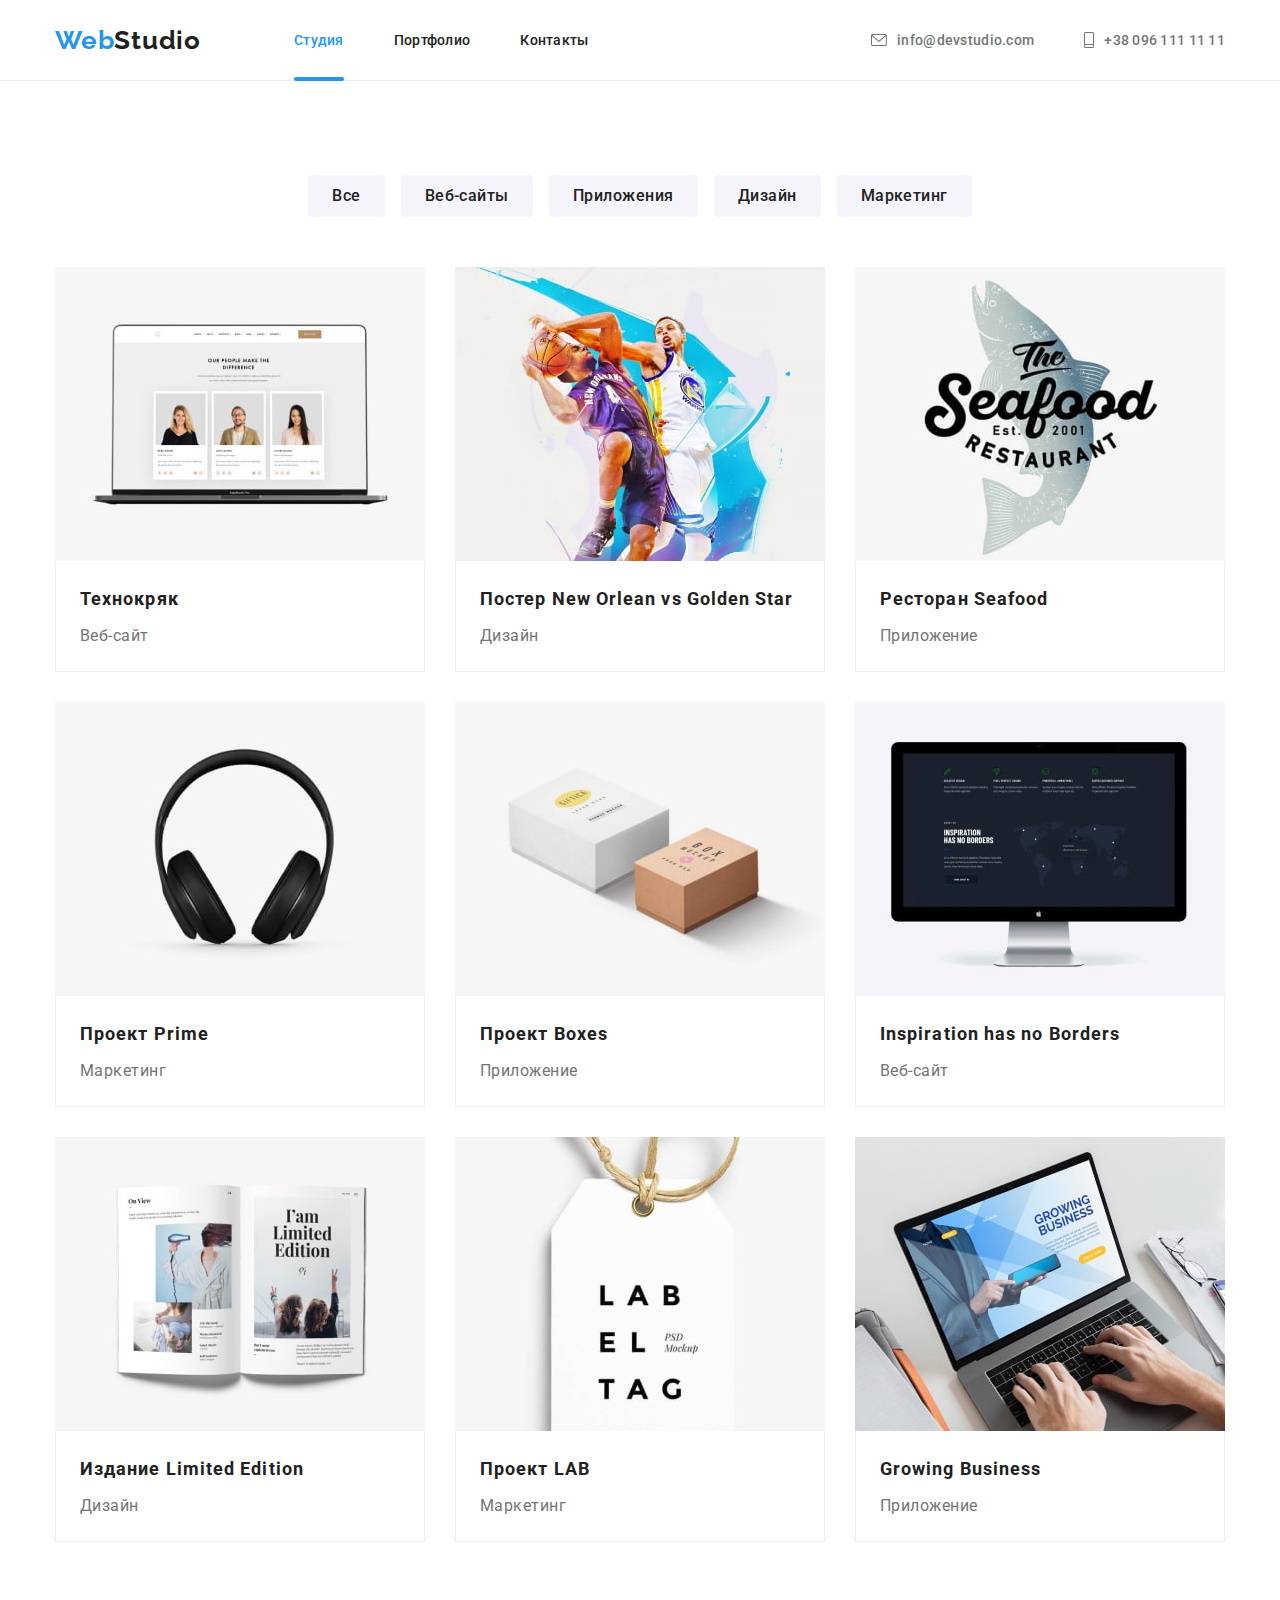
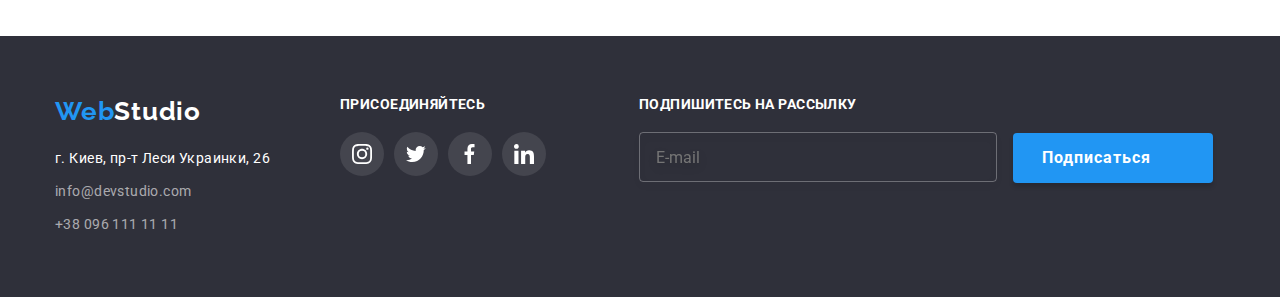
==== commit 148bda0e: "added hw8" ====
--- a/portfolio.html
+++ b/portfolio.html
@@ -16,7 +16,7 @@
       rel="stylesheet"
       href="https://cdnjs.cloudflare.com/ajax/libs/modern-normalize/1.1.0/modern-normalize.css"
     />
-     <link rel="stylesheet" href="./css/main.min.css" />
+    <link rel="stylesheet" href="./css/main.min.css" />
   </head>
   <body>
     <!-- HEADER  -->
@@ -28,12 +28,14 @@
         <nav class="page-header__navigation">
           <ul class="page-header__list list">
             <li class="page-header__item">
-              <a href="./index.html" class="page-header__link link">Студия</a>
+              <a
+                href="./index.html"
+                class="page-header__link link page-header__link--current"
+                >Студия</a
+              >
             </li>
             <li class="page-header__item">
-              <a
-                href="./portfolio.html"
-                class="page-header__link link page-header__link--current"
+              <a href="./portfolio.html" class="page-header__link link"
                 >Портфолио</a
               >
             </li>
@@ -51,7 +53,7 @@
               info@devstudio.com</a
             >
           </li>
-          <li class="contacts__item">
+          <li class="page-header__contacts__item">
             <a href="tel:+380961111111" class="contacts__link link"
               ><svg class="contacts__icon" width="10" height="16">
                 <use href="./images/icons.svg#icon-mail"></use>
@@ -60,6 +62,11 @@
             >
           </li>
         </ul>
+        <button type="button" class="menu-open-btn">
+          <svg width="40" height="40">
+            <use href="./images/icons.svg#icon-menu_mob"></use>
+          </svg>
+        </button>
       </div>
     </header>
     <main>
@@ -88,13 +95,29 @@
           <ul class="card-set list">
             <li class="card-set__item">
               <div class="card-set__img-box">
-                <img
-                  class="card-set__img"
-                  src="./images/technocrack.jpg"
-                  alt="Фото ноутбука"
-                  width="370"
-                  height="294"
-                />
+                <picture>
+                  <source
+                    srcset="./images/portfolio1.jpg 1x"
+                    media="(min-width: 1200px)"
+                  />
+                  <source
+                    srcset="
+                      ./images/portfolio1-tab-min.jpg    1x,
+                      ./images/portfolio1-tab-2x-min.jpg 2x
+                    "
+                    media="(min-width: 768px)"
+                    type="image/jpeg"
+                  />
+                  <source
+                    srcset="
+                      ./images/portfolio1-mob-min.jpg    1x,
+                      ./images/portfolio1-mob-2x-min.jpg 2x
+                    "
+                    media="(min-width: 320px)"
+                    type="image/jpeg"
+                  />
+                  <img src="./images/portfolio1.jpg" alt="Технокряк" />
+                </picture>
                 <p class="card-set__description">
                   Ресурс предлагает комплексные предложения с разным уровнем
                   функционала и сервисов. Все это позволит посетителю получить
@@ -109,13 +132,32 @@
             </li>
             <li class="card-set__item">
               <div class="card-set__img-box">
-                <img
-                  class="card-set__img"
-                  src="./images/basketball.jpg"
-                  alt="Постер New Orlean vs Golden Star"
-                  width="370"
-                  height="294"
-                />
+                <picture>
+                  <source
+                    srcset="./images/portfolio2.jpg 1x"
+                    media="(min-width: 1200px)"
+                  />
+                  <source
+                    srcset="
+                      ./images/portfolio2-tab-min.jpg    1x,
+                      ./images/portfolio2-tab-2x-min.jpg 2x
+                    "
+                    media="(min-width: 768px)"
+                    type="image/jpeg"
+                  />
+                  <source
+                    srcset="
+                      ./images/portfolio2-mob-min.jpg    1x,
+                      ./images/portfolio2-mob-2x-min.jpg 2x
+                    "
+                    media="(min-width: 320px)"
+                    type="image/jpeg"
+                  />
+                  <img
+                    src="./images/portfolio2.jpg"
+                    alt="Постер с баскетболлистами"
+                  />
+                </picture>
                 <p class="card-set__description">
                   Ресурс предлагает комплексные предложения с разным уровнем
                   функционала и сервисов. Все это позволит посетителю получить
@@ -133,13 +175,29 @@
             </li>
             <li class="card-set__item">
               <div class="card-set__img-box">
-                <img
-                  class="card-set__img"
-                  src="./images/seafood.jpg"
-                  alt="Логотип Ресторана Seafood"
-                  width="370"
-                  height="294"
-                />
+                <picture>
+                  <source
+                    srcset="./images/portfolio3.jpg 1x"
+                    media="(min-width: 1200px)"
+                  />
+                  <source
+                    srcset="
+                      ./images/portfolio3-tab-min.jpg    1x,
+                      ./images/portfolio3-tab-2x-min.jpg 2x
+                    "
+                    media="(min-width: 768px)"
+                    type="image/jpeg"
+                  />
+                  <source
+                    srcset="
+                      ./images/portfolio3-mob-min.jpg    1x,
+                      ./images/portfolio3-mob-2x-min.jpg 2x
+                    "
+                    media="(min-width: 320px)"
+                    type="image/jpeg"
+                  />
+                  <img src="./images/portfolio3.jpg" alt="Логотип ресторана" />
+                </picture>
                 <p class="card-set__description">
                   Ресурс предлагает комплексные предложения с разным уровнем
                   функционала и сервисов. Все это позволит посетителю получить
@@ -157,13 +215,29 @@
             </li>
             <li class="card-set__item">
               <div class="card-set__img-box">
-                <img
-                  class="card-set__img"
-                  src="./images/headphones.jpg"
-                  alt="Наушники"
-                  width="370"
-                  height="294"
-                />
+                <picture>
+                  <source
+                    srcset="./images/portfolio4.jpg 1x"
+                    media="(min-width: 1200px)"
+                  />
+                  <source
+                    srcset="
+                      ./images/portfolio4-tab-min.jpg    1x,
+                      ./images/portfolio4-tab-2x-min.jpg 2x
+                    "
+                    media="(min-width: 768px)"
+                    type="image/jpeg"
+                  />
+                  <source
+                    srcset="
+                      ./images/portfolio4-mob-min.jpg    1x,
+                      ./images/portfolio4-mob-2x-min.jpg 2x
+                    "
+                    media="(min-width: 320px)"
+                    type="image/jpeg"
+                  />
+                  <img src="./images/portfolio4.jpg" alt="Наушники" />
+                </picture>
                 <p class="card-set__description">
                   Ресурс предлагает комплексные предложения с разным уровнем
                   функционала и сервисов. Все это позволит посетителю получить
@@ -180,13 +254,29 @@
             </li>
             <li class="card-set__item">
               <div class="card-set__img-box">
-                <img
-                  class="card-set__img"
-                  src="./images/boxes.jpg"
-                  alt="Две коробки"
-                  width="370"
-                  height="294"
-                />
+                <picture>
+                  <source
+                    srcset="./images/portfolio5.jpg 1x"
+                    media="(min-width: 1200px)"
+                  />
+                  <source
+                    srcset="
+                      ./images/portfolio5-tab-min.jpg    1x,
+                      ./images/portfolio5-tab-2x-min.jpg 2x
+                    "
+                    media="(min-width: 768px)"
+                    type="image/jpeg"
+                  />
+                  <source
+                    srcset="
+                      ./images/portfolio5-mob-min.jpg    1x,
+                      ./images/portfolio5-mob-2x-min.jpg 2x
+                    "
+                    media="(min-width: 320px)"
+                    type="image/jpeg"
+                  />
+                  <img src="./images/portfolio5.jpg" alt="Две коробки" />
+                </picture>
                 <p class="card-set__description">
                   Ресурс предлагает комплексные предложения с разным уровнем
                   функционала и сервисов. Все это позволит посетителю получить
@@ -203,13 +293,29 @@
             </li>
             <li class="card-set__item">
               <div class="card-set__img-box">
-                <img
-                  class="card-set__img"
-                  src="./images/mac.jpg"
-                  alt="Макбук"
-                  width="370"
-                  height="294"
-                />
+                <picture>
+                  <source
+                    srcset="./images/portfolio6.jpg 1x"
+                    media="(min-width: 1200px)"
+                  />
+                  <source
+                    srcset="
+                      ./images/portfolio6-tab-min.jpg    1x,
+                      ./images/portfolio6-tab-2x-min.jpg 2x
+                    "
+                    media="(min-width: 768px)"
+                    type="image/jpeg"
+                  />
+                  <source
+                    srcset="
+                      ./images/portfolio6-mob-min.jpg    1x,
+                      ./images/portfolio6-mob-2x-min.jpg 2x
+                    "
+                    media="(min-width: 320px)"
+                    type="image/jpeg"
+                  />
+                  <img src="./images/portfolio6.jpg" alt="Макбук" />
+                </picture>
                 <p class="card-set__description">
                   Ресурс предлагает комплексные предложения с разным уровнем
                   функционала и сервисов. Все это позволит посетителю получить
@@ -226,23 +332,40 @@
             </li>
             <li class="card-set__item">
               <div class="card-set__img-box">
-                <img
-                  class="card-set__img"
-                  src="./images/book.jpg"
-                  alt="Открытая книга"
-                  width="370"
-                  height="294"
-                />
-                <p class="card-set__description">
-                  Ресурс предлагает комплексные предложения с разным уровнем
-                  функционала и сервисов. Все это позволит посетителю получить
-                  исчерпывающие сведения о компании или частном лице.
-                </p>
-              </div>
-
-              <div class="card-set__text-box">
-                <h2 class="card-set__title>
+                <picture>
+                  <source
+                    srcset="./images/portfolio7.jpg 1x"
+                    media="(min-width: 1200px)"
+                  />
+                  <source
+                    srcset="
+                      ./images/portfolio7-tab-min.jpg    1x,
+                      ./images/portfolio7-tab-2x-min.jpg 2x
+                    "
+                    media="(min-width: 768px)"
+                    type="image/jpeg"
+                  />
+                  <source
+                    srcset="
+                      ./images/portfolio7-mob-min.jpg    1x,
+                      ./images/portfolio7-mob-2x-min.jpg 2x
+                    "
+                    media="(min-width: 320px)"
+                    type="image/jpeg"
+                  />
+                  <img src="./images/portfolio7.jpg" alt="Открытая книга" />
+                </picture>
+                <p class="card-set__description">
+                  Ресурс предлагает комплексные предложения с разным уровнем
+                  функционала и сервисов. Все это позволит посетителю получить
+                  исчерпывающие сведения о компании или частном лице.
+                </p>
+              </div>
+
+              <div class="card-set__text-box">
+                <h2 class="card-set__title">
                   Издание
+
                   <span lang="en">Limited Edition</span>
                 </h2>
                 <p class="card-set__text">Дизайн</p>
@@ -250,13 +373,29 @@
             </li>
             <li class="card-set__item">
               <div class="card-set__img-box">
-                <img
-                  class="card-set__img"
-                  src="./images/tag.jpg"
-                  alt="Бирка Проект LAB"
-                  width="370"
-                  height="294"
-                />
+                <picture>
+                  <source
+                    srcset="./images/portfolio8.jpg 1x"
+                    media="(min-width: 1200px)"
+                  />
+                  <source
+                    srcset="
+                      ./images/portfolio8-tab-min.jpg    1x,
+                      ./images/portfolio8-tab-2x-min.jpg 2x
+                    "
+                    media="(min-width: 768px)"
+                    type="image/jpeg"
+                  />
+                  <source
+                    srcset="
+                      ./images/portfolio8-mob-min.jpg    1x,
+                      ./images/portfolio8-mob-2x-min.jpg 2x
+                    "
+                    media="(min-width: 320px)"
+                    type="image/jpeg"
+                  />
+                  <img src="./images/portfolio8.jpg" alt="фото бирки" />
+                </picture>
                 <p class="card-set__description">
                   Ресурс предлагает комплексные предложения с разным уровнем
                   функционала и сервисов. Все это позволит посетителю получить
@@ -273,13 +412,32 @@
             </li>
             <li class="card-set__item">
               <div class="card-set__img-box">
-                <img
-                  class="card-set__img"
-                  src="./images/laptop.jpg"
-                  alt="Человек пользуется ноутбуком"
-                  width="370"
-                  height="294"
-                />
+                <picture>
+                  <source
+                    srcset="./images/portfolio9.jpg 1x"
+                    media="(min-width: 1200px)"
+                  />
+                  <source
+                    srcset="
+                      ./images/portfolio9-tab-min.jpg    1x,
+                      ./images/portfolio9-tab-2x-min.jpg 2x
+                    "
+                    media="(min-width: 768px)"
+                    type="image/jpeg"
+                  />
+                  <source
+                    srcset="
+                      ./images/portfolio9-mob-min.jpg    1x,
+                      ./images/portfolio9-mob-2x-min.jpg 2x
+                    "
+                    media="(min-width: 320px)"
+                    type="image/jpeg"
+                  />
+                  <img
+                    src="./images/portfolio9.jpg"
+                    alt="Человек печатает на ноутбуке"
+                  />
+                </picture>
                 <p class="card-set__description">
                   Ресурс предлагает комплексные предложения с разным уровнем
                   функционала и сервисов. Все это позволит посетителю получить
@@ -369,5 +527,59 @@
         </div>
       </div>
     </footer>
+
+    <div class="mob-menu is-hidden">
+      <button class="menu-close-btn">
+        <svg width="40" height="40">
+          <use href="./images/icons.svg#icon-close_mob"></use>
+        </svg>
+      </button>
+      <div class="mob-menu-conatiner">
+        <ul class="mob-menu__link-list list">
+          <li class="mob-menu__item">
+            <a href="./index.html" class="mob-menu__link link">Студия</a>
+          </li>
+          <li class="mob-menu__item">
+            <a
+              href="./portfolio.html"
+              class="mob-menu__link link page-header__link--accent"
+              >Портфолио</a
+            >
+          </li>
+          <li class="mob-menu__item">
+            <a href="" class="mob-menu__link link">Контакты</a>
+          </li>
+        </ul>
+        <ul class="mob-menu__contacts-list list">
+          <li class="mob-menu__contacts-item">
+            <a href="tel:+380961111111" class="mob-menu__contact-link link"
+              >+38 096 111 11 11</a
+            >
+          </li>
+          <li class="mob-menu__contacts-item">
+            <a
+              href="mailto:info@devstudio.com"
+              class="mob-menu__contact-link link"
+              >info@devstudio.com</a
+            >
+          </li>
+        </ul>
+        <ul class="mob-menu__socials-list list">
+          <li class="mob-menu__socials-item">
+            <a href="" class="mob-menu__socials-link link">Instagram</a>
+          </li>
+          <li class="mob-menu__socials-item">
+            <a href="" class="mob-menu__socials-link link">Twitter</a>
+          </li>
+          <li class="mob-menu__socials-item">
+            <a href="" class="mob-menu__socials-link link">Facebook</a>
+          </li>
+          <li class="mob-menu__socials-item">
+            <a href="" class="mob-menu__socials-link link">LinkedIn</a>
+          </li>
+        </ul>
+      </div>
+    </div>
+    <script src="./js/menu.js"></script>
   </body>
 </html>
--- a/css/main.min.css
+++ b/css/main.min.css
@@ -1 +1 @@
-:root{--main-text-color: #757575;--secondary-text-color: #212121;--title-color: #212121;--accent-color: #2196f3;--secondary-bg-color: #f5f4fa;--main-bg-color: #e5e5e5;--item-bg-color: #ffffff}p,h1,h2,h3,h4,h5,h6{margin:0}ul,ol{margin:0;padding-left:0}button{cursor:pointer}img{display:block}body{font-family:"Roboto",sans-serif;font-weight:400;color:var(--main-text-color)}.list{list-style:none}.link{text-decoration:none}.section{padding-top:94px;padding-bottom:94px}.visually-hidden{position:absolute;width:1px;height:1px;margin:-1px;border:0;padding:0;white-space:nowrap;clip-path:inset(100%);clip:rect(0 0 0 0);overflow:hidden}.container{width:1200px;margin:0 auto;padding-left:15px;padding-right:15px}.title{font-weight:700;font-size:36px;line-height:1.1666666667;letter-spacing:.03em;text-align:center;color:var(--title-color)}.card-box{position:relative}.card-box__text{position:absolute;bottom:0;left:0;width:100%;min-height:70px;padding-top:27px;padding-bottom:27px;font-weight:700;font-size:14px;line-height:1.1428571429;text-align:center;letter-spacing:.03em;text-transform:uppercase;color:#fff;background-color:rgba(47,48,58,.8)}.person-list{display:flex;justify-content:center}.person-list__item{width:270px;margin-right:30px;text-align:center;box-shadow:0px 1px 3px rgba(0,0,0,.12),0px 1px 1px rgba(0,0,0,.14),0px 2px 1px rgba(0,0,0,.2);border-radius:0px 0px 4px 4px;background-color:var(--item-bg-color)}.person-list__item:last-child{margin-right:0}.person-list__text{padding-top:30px;margin-bottom:16px}.person-list__title{margin-bottom:10px;font-weight:500;font-size:16px;line-height:1.1875;letter-spacing:.03em;color:var(--title-color)}.person-list__description{font-size:16px;line-height:1.1875;letter-spacing:.03em}.socials-list{display:flex;margin:0 auto 30px auto;justify-content:center}.socials-list__item{margin-right:10px;background-color:#fff;border-radius:50%}.socials-list__item:last-child{margin-right:0}.socials-list__link{display:block;border-radius:50%;color:#fff;fill:#afb1b8;padding:12px;transition:color 250ms cubic-bezier(0.4, 0, 0.2, 1);transition:background-color 250ms cubic-bezier(0.4, 0, 0.2, 1)}.socials-list__link:hover,.socials-list__link:focus{background-color:var(--accent-color);fill:currentColor;outline:none}.socials-list__icon{width:20px;height:20px;display:block}.socials-list__item--dark{background-color:rgba(255,255,255,.1)}.socials-list__icon--white{fill:#fff}.subscribe__text{margin-bottom:20px;font-weight:700;font-size:14px;line-height:1.1428571429;letter-spacing:.03em;text-transform:uppercase;color:#fff}.subscribe__input{width:358px;height:50px;margin-right:12px;padding-left:16px;background-color:rgba(0,0,0,0);border:1px solid rgba(255,255,255,.3);filter:drop-shadow(0px 4px 4px rgba(0, 0, 0, 0.15));border-radius:4px;color:#fff;transition:border-color 250ms cubic-bezier(0.4, 0, 0.2, 1)}.subscribe__input:hover,.subscribe__input:focus{border-color:var(--accent-color);outline:none}.button-set{display:flex;justify-content:center;margin-bottom:50px}.button-set__item{margin-right:8px}.button-set__item:last-child{margin-right:0}.button-set__btn{padding:6px 22px;font-family:inherit;font-weight:500;font-size:16px;line-height:1.62;letter-spacing:.03em;text-align:center;border-radius:4px;border-color:rgba(0,0,0,0);color:var(--secondary-text-color);background-color:var(--secondary-bg-color);cursor:pointer;transition:box-shadow 250ms cubic-bezier(0.4, 0, 0.2, 1),background-color 250ms cubic-bezier(0.4, 0, 0.2, 1),color 250ms cubic-bezier(0.4, 0, 0.2, 1)}.button-set__btn:hover,.button-set__btn:focus{color:#fff;background-color:var(--accent-color);outline:none;box-shadow:0px 3px 1px rgba(0,0,0,.1),0px 1px 2px rgba(0,0,0,.08),0px 2px 2px rgba(0,0,0,.12)}.card-set{display:flex;flex-wrap:wrap;justify-content:center;margin:-15px}.card-set__item{margin:15px;background-color:var(--item-bg-color);max-width:370px;transition:box-shadow 250ms cubic-bezier(0.4, 0, 0.2, 1)}.card-set__item:hover,.card-set__item:focus{box-shadow:0px 1px 1px rgba(0,0,0,.12),0px 4px 4px rgba(0,0,0,.06),1px 4px 6px rgba(0,0,0,.16)}.card-set__img-box{position:relative;overflow:hidden}.card-set__description{position:absolute;width:100%;height:100%;top:0;left:0;padding:63px 24px;font-weight:400;font-size:18px;line-height:1.56;letter-spacing:.03em;color:#fff;background-color:rgba(33,150,243,.9);transform:translateY(100%);transition:transform 250ms cubic-bezier(0.4, 0, 0.2, 1)}.card-set__item:hover .card-set__description,.card-set__item:focus .card-set__description{transform:translateY(0)}.card-set__text-box{padding:20px 24px;border-bottom:1px solid #eee;border-right:1px solid #eee;border-left:1px solid #eee}.card-set__title{margin-bottom:4px;font-weight:700;font-size:18px;line-height:2;letter-spacing:.06em;color:var(--title-color)}.card-set__text{font-size:16px;line-height:1.88;letter-spacing:.03em}.card-set__text span{margin:0}.modal{position:absolute;top:50%;left:50%;opacity:1;transform:scale(1) translate(-50%, -50%);transition:transform 250ms cubic-bezier(0.4, 0, 0.2, 1),opacity 250ms cubic-bezier(0.4, 0, 0.2, 1);width:528px;height:581px;background:#fff;box-shadow:0px 1px 3px rgba(0,0,0,.12),0px 1px 1px rgba(0,0,0,.14),0px 2px 1px rgba(0,0,0,.2);border-radius:4px}.backdrop.is-hidden .modal{opacity:0;transform:scale(0.8) translate(-50%, -50%);transition:transform 250ms cubic-bezier(0.4, 0, 0.2, 1),opacity 250ms cubic-bezier(0.4, 0, 0.2, 1)}.modal-button{position:absolute;top:0;right:0;display:flex;margin-top:8px;margin-right:8px;width:30px;height:30px;border:1px solid rgba(0,0,0,.1);border-radius:50%;align-items:center;justify-content:center;color:#000;cursor:pointer;transition:color 250ms cubic-bezier(0.4, 0, 0.2, 1)}.modal-button:hover,.modal-button:focus{color:var(--accent-color)}.modal-icon{fill:currentColor;width:18px;height:18px}.form-container{margin-top:40px;width:448px;margin-right:auto;margin-left:auto}.form-text{margin-bottom:12px;font-weight:700;font-size:20px;line-height:1.15;text-align:center;letter-spacing:.03em;color:var(--secondary-text-color)}.form-label{display:block;margin-bottom:4px;font-size:12px;line-height:1.1666666667;letter-spacing:.01em;color:var(--main-text-color)}.form-input{display:block;padding-left:42px;width:100%;height:40px;border:1px solid rgba(33,33,33,.2);border-radius:4px;transition:border-color 250ms cubic-bezier(0.4, 0, 0.2, 1)}.form-input:hover,.form-input:focus{border-color:var(--accent-color);outline:none}.form-comment{display:block;margin-bottom:20px;width:100%;height:120px;padding:12px 16px;resize:none;border:1px solid rgba(33,33,33,.2);border-radius:4px;transition:border-color 250ms cubic-bezier(0.4, 0, 0.2, 1)}.form-comment:hover,.form-comment:focus{border-color:var(--accent-color);outline:none}.agreement-label{font-size:14px;line-height:1.71;letter-spacing:.03em;color:var(--main-text-color)}.agreement-link{font-size:14px;line-height:1.71;letter-spacing:.03em;color:var(--accent-color)}.form-button{display:block;width:200px;height:50px;margin-top:30px;margin-right:auto;margin-left:auto;background-color:#188ce8;border-radius:4px;border-color:rgba(0,0,0,0);border:none;transition:box-shadow 250ms cubic-bezier(0.4, 0, 0.2, 1);font-weight:700;font-size:16px;line-height:1.88;letter-spacing:.06em;color:#fff}.form-button:hover,.form-button:focus{box-shadow:0px 4px 4px rgba(0,0,0,.15)}.rel-wrap{position:relative;margin-bottom:10px}.label-icon{position:absolute;left:12px;top:50%;transform:translateY(-50%);transition:fill 250ms cubic-bezier(0.4, 0, 0.2, 1)}.form-input:hover+.label-icon,.form-input:focus+.label-icon{fill:var(--accent-color)}.checkbox-input:checked+.checkbox-icon{background-color:var(--accent-color);border-color:var(--accent-color)}.checkbox-wrap{display:flex;justify-content:center;align-items:center}.checkbox-icon{position:relative;width:16px;height:15px;margin-right:7px;align-items:center;justify-content:center;border:2px solid #000;border-radius:2px}.check{position:absolute;top:50%;left:50%;transform:translate(-50%, -50%)}.contacts{margin-left:auto;display:flex}.contacts__item{display:block;margin-right:50px}.contacts__item:last-child{margin-right:0}.contacts__link{display:flex;font-weight:500;line-height:1.1428571429;letter-spacing:.02em;color:var(--main-text-color);align-items:center;transition:color 250ms cubic-bezier(0.4, 0, 0.2, 1)}.contacts__link:hover,.contacts__link:focus{color:var(--accent-color)}.contacts__icon{margin-right:10px;fill:currentColor}.contacts__icon:hover,.contacts__icon:focus{fill:currentColor}.page-header{font-weight:500;font-size:14px;line-height:1.1428571429;letter-spacing:.02em;background-color:#fff;align-items:center;border-bottom:1px solid #ececec}.page-header .container{display:flex;align-items:center}.page-header__list{display:flex;margin-top:32px}.page-header__link{display:block;font-style:inherit;color:var(--secondary-text-color);transition:color 250ms cubic-bezier(0.4, 0, 0.2, 1)}.page-header__link:hover,.page-header__link:focus{color:var(--accent-color)}.page-header__link--accent{color:#2196f3}.page-header__home-link{display:block;margin-top:24px;margin-bottom:25px;margin-right:93px;font-family:"Raleway",sans-serif;font-style:inherit;font-weight:700;font-size:26px;line-height:1.1923076923;letter-spacing:.03em;color:var(--title-color)}.page-header__item{display:block;position:relative;margin-right:50px;padding-bottom:32px}.page-header__item:last-child{margin-right:0}.page-header__link--current{color:var(--accent-color)}.page-header__link--current::after{content:"";position:absolute;left:0;bottom:-1px;width:100%;height:4px;background-color:var(--accent-color);border-radius:2px}.about__list{display:flex;margin-top:50px}.about__item{display:block;margin-right:30px}.about__item:last-child{margin-right:0}.clients{padding:94px 0}.clients__title{margin-bottom:50px;font-weight:700;font-size:36px;line-height:1.1666666667;text-align:center;letter-spacing:.03em;color:var(--secondary-text-color)}.clients-list{display:flex}.clients-list__item{display:flex;margin-right:30px;width:170px;height:92px}.clients-list__item:last-child{margin-right:0}.clients-list__link{display:flex;width:100%;justify-content:center;align-items:center;height:100%;color:#afb1b8;border:1px solid #afb1b8;border-radius:4px;transition:color 250ms cubic-bezier(0.4, 0, 0.2, 1)}.clients-list__link:hover,.clients-list__link:focus{color:var(--accent-color);border-color:var(--accent-color);outline:none}.clients-list__icon{display:block;width:106px;height:60px;fill:currentColor}.features{padding-top:94px}.features .container{display:flex}.features .list{display:flex}.features__item{margin-right:30px;width:270px}.features__item:last-child{margin-right:0}.features__wrap{display:flex;width:270px;height:120px;background-color:#f5f4fa;align-items:center;justify-content:center;margin-bottom:30px;border-radius:4px}.features__icon{width:70px;height:70px}.feature__title{font-weight:700;font-size:14px;line-height:1.1428571429;letter-spacing:.03em;text-transform:uppercase;color:var(--title-color);margin-bottom:10px}.features__text{font-size:14px;line-height:1.71;letter-spacing:.03em}.footer{background-color:#2f303a;padding-top:60px;padding-bottom:60px}.footer .container{margin-right:auto;display:flex}.footer__credits{margin-right:70px}.footer__logo{display:block;margin-bottom:20px;font-family:"Raleway",sans-serif;font-style:inherit;font-weight:700;font-size:26px;line-height:1.1923076923;letter-spacing:.03em;color:#fff}.footer__logo--accent{color:var(--accent-color)}.footer__link{display:block;font-size:14px;line-height:1.71;letter-spacing:.03em;color:rgba(255,255,255,.6);transition:color 250ms cubic-bezier(0.4, 0, 0.2, 1)}.footer__link:hover,.footer__link:focus{color:var(--accent-color)}.footer__item{margin-bottom:9px}.footer__item:last-child{margin-bottom:0}.footer__address{margin-bottom:9px;font-style:normal;font-size:14px;line-height:1.71;letter-spacing:.03em;color:#fff}.footer__invitation{margin-right:93px}.footer__title{margin-bottom:20px;font-weight:700;font-size:14px;line-height:16px;letter-spacing:.03em;text-transform:uppercase;color:#fff}.footer__btn{position:relative;padding:0;width:200px;height:50px;text-align:start;background-color:var(--accent-color);box-shadow:0px 4px 4px rgba(0,0,0,.15);border-radius:4px;border-color:rgba(0,0,0,0);border:none}.footer__btn::after{position:absolute;margin-left:10px;right:28;top:50%;transform:translateY(-50%);content:"";width:24px;height:24px;background-image:url(../images/icon-send.svg);background-repeat:no-repeat;background-size:contain}.footer__text{padding-left:29px;font-weight:700;font-size:16px;line-height:1.88;letter-spacing:.06em;color:#fff}.hero{max-width:1600px;margin:0 auto;background-color:#2f303a;padding-top:200px;padding-bottom:200px;background-image:linear-gradient(rgba(47, 48, 58, 0.4), rgba(47, 48, 58, 0.4)),url(../images/hero-bg.jpg);background-position:center;background-repeat:no-repeat;background-size:cover}.hero__title{max-width:696px;margin-left:auto;margin-right:auto;margin-bottom:30px;font-weight:900;font-size:44px;line-height:1.36;text-align:center;letter-spacing:.06em;text-transform:uppercase;color:#fff}.hero__btn{display:block;margin-left:auto;margin-right:auto;padding:10px 32px;border:rgba(0,0,0,0);border-radius:4px;font-family:inherit;font-weight:700;font-size:16px;line-height:1.88;text-align:center;letter-spacing:.06em;color:#fff;background-color:var(--accent-color);cursor:pointer;transition:color 250ms cubic-bezier(0.4, 0, 0.2, 1);transition:background-color 250ms cubic-bezier(0.4, 0, 0.2, 1)}.hero__btn:hover,.hero__btn:focus{color:var(--accent-color);background-color:var(--item-bg-color)}.team{background-color:var(--secondary-bg-color)}.team .title{margin-bottom:50px}.backdrop{position:fixed;top:0;left:0;width:100%;height:100%;background-color:rgba(0,0,0,.2);opacity:1;transition:opacity 250ms cubic-bezier(0.4, 0, 0.2, 1)}.backdrop.is-hidden{opacity:0;transition:opacity 250ms cubic-bezier(0.4, 0, 0.2, 1);pointer-events:none}/*# sourceMappingURL=main.min.css.map */+:root{--main-text-color: #757575;--secondary-text-color: #212121;--title-color: #212121;--accent-color: #2196f3;--secondary-bg-color: #f5f4fa;--main-bg-color: #e5e5e5;--item-bg-color: #ffffff}p,h1,h2,h3,h4,h5,h6{margin:0}ul,ol{margin:0;padding-left:0}button{cursor:pointer}img{display:block}body{font-family:"Roboto",sans-serif;font-weight:400;color:var(--main-text-color)}.prevent-scroll{overflow:hidden}img{max-width:100%}.list{list-style:none}.link{text-decoration:none}.section{padding-top:60px;padding-bottom:60px}@media screen and (min-width: 1200px){.section{padding-top:94px;padding-bottom:94px}}.visually-hidden{position:absolute;width:1px;height:1px;margin:-1px;border:0;padding:0;white-space:nowrap;clip-path:inset(100%);clip:rect(0 0 0 0);overflow:hidden}.is-hidden{opacity:0;transition:opacity 250ms cubic-bezier(0.4, 0, 0.2, 1);pointer-events:none}.container{padding-left:15px;padding-right:15px;margin:0 auto}@media screen and (min-width: 480px){.container{width:480px}}@media screen and (min-width: 768px){.container{width:768px}}@media screen and (min-width: 1200px){.container{width:1200px}}.title{font-weight:700;font-size:28px;line-height:1.1785714286;letter-spacing:.03em;text-align:center;color:var(--title-color)}@media screen and (min-width: 1200px){.title{font-size:36px;line-height:1.1666666667}}.card-box{position:relative}.card-box__text{position:absolute;bottom:0;left:0;width:100%;min-height:70px;padding-top:27px;padding-bottom:27px;font-weight:700;font-size:14px;line-height:1.1428571429;text-align:center;letter-spacing:.03em;text-transform:uppercase;color:#fff;background-color:rgba(47,48,58,.8)}@media screen and (min-width: 768px){.person-list{display:flex;flex-wrap:wrap;gap:30px}}.person-list__item{margin-bottom:30px;width:100%;text-align:center;box-shadow:0px 1px 3px rgba(0,0,0,.12),0px 1px 1px rgba(0,0,0,.14),0px 2px 1px rgba(0,0,0,.2);border-radius:0px 0px 4px 4px;background-color:var(--item-bg-color)}@media screen and (min-width: 768px){.person-list__item{width:calc((100% - 30px)/2);margin-bottom:0}}@media screen and (min-width: 1200px){.person-list__item{width:calc((100% - 90px)/4)}}.person-list__text{padding-top:30px;margin-bottom:16px}.person-list__title{margin-bottom:10px;font-weight:500;font-size:16px;line-height:1.1875;letter-spacing:.03em;color:var(--title-color)}.person-list__description{font-size:16px;line-height:1.1875;letter-spacing:.03em}.socials-list{display:flex;justify-content:center;padding-bottom:24px}@media screen and (min-width: 1200px){.socials-list{padding-bottom:30px}}.socials-list__item{margin-right:10px;background-color:#fff;border-radius:50%}.socials-list__item:last-child{margin-right:0}.socials-list__link{display:block;border-radius:50%;color:#fff;fill:#afb1b8;padding:12px;transition:color 250ms cubic-bezier(0.4, 0, 0.2, 1);transition:background-color 250ms cubic-bezier(0.4, 0, 0.2, 1)}.socials-list__link:hover,.socials-list__link:focus{background-color:var(--accent-color);fill:currentColor;outline:none}.socials-list__icon{width:20px;height:20px;display:block}.socials-list__item--dark{background-color:rgba(255,255,255,.1)}.socials-list__icon--white{fill:#fff}@media screen and (min-width: 768px)and (max-width: 1199px){.subscribe{margin:0 auto}}.subscribe__text{margin-bottom:20px;font-weight:700;font-size:14px;line-height:1.1428571429;letter-spacing:.03em;text-align:center;text-transform:uppercase;color:#fff}@media screen and (min-width: 1200px){.subscribe__text{text-align:start}}.subscribe__input{width:100%;height:50px;margin-bottom:20px;background-color:rgba(0,0,0,0);border:1px solid rgba(255,255,255,.3);filter:drop-shadow(0px 4px 4px rgba(0, 0, 0, 0.15));border-radius:4px;color:#fff;transition:border-color 250ms cubic-bezier(0.4, 0, 0.2, 1)}.subscribe__input:hover,.subscribe__input:focus{border-color:var(--accent-color);outline:none}@media screen and (min-width: 768px){.subscribe__input{width:450px}}@media screen and (min-width: 1200px){.subscribe__input{width:358px;margin-right:12px;margin-bottom:0;padding-left:16px}}.button-set{display:flex;flex-wrap:wrap;row-gap:15px;column-gap:8px;margin-bottom:40px}@media screen and (min-width: 768px){.button-set{justify-content:center;margin-bottom:30px}}@media screen and (min-width: 1200px){.button-set{margin-bottom:50px}}.button-set__item{margin-right:8px}.button-set__item:last-child{margin-right:0}.button-set__btn{padding:6px 22px;font-family:inherit;font-weight:500;font-size:16px;line-height:1.62;letter-spacing:.03em;text-align:center;border-radius:4px;border-color:rgba(0,0,0,0);color:var(--secondary-text-color);background-color:var(--secondary-bg-color);cursor:pointer;transition:box-shadow 250ms cubic-bezier(0.4, 0, 0.2, 1),background-color 250ms cubic-bezier(0.4, 0, 0.2, 1),color 250ms cubic-bezier(0.4, 0, 0.2, 1)}.button-set__btn:hover,.button-set__btn:focus{color:#fff;background-color:var(--accent-color);outline:none;box-shadow:0px 3px 1px rgba(0,0,0,.1),0px 1px 2px rgba(0,0,0,.08),0px 2px 2px rgba(0,0,0,.12)}@media screen and (min-width: 768px){.card-set{display:flex;flex-wrap:wrap;gap:30px}}.card-set__item{margin-bottom:30px;background-color:var(--item-bg-color);max-width:450px;transition:box-shadow 250ms cubic-bezier(0.4, 0, 0.2, 1)}.card-set__item:hover,.card-set__item:focus{box-shadow:0px 1px 1px rgba(0,0,0,.12),0px 4px 4px rgba(0,0,0,.06),1px 4px 6px rgba(0,0,0,.16)}@media screen and (min-width: 768px){.card-set__item{margin-bottom:0;width:calc((100% - 30px)/2);flex-grow:1}}@media screen and (min-width: 768px)and (max-width: 1199px){.card-set__item:nth-child(1) .card-set__text-box{padding-bottom:56px}}@media screen and (min-width: 1200px){.card-set__item{width:calc((100% - 60px)/3)}}.card-set__img-box{position:relative;overflow:hidden}.card-set__description{position:absolute;width:100%;height:100%;top:0;left:0;padding:63px 24px;font-weight:400;font-size:18px;line-height:1.56;letter-spacing:.03em;color:#fff;background-color:rgba(33,150,243,.9);transform:translateY(100%);transition:transform 250ms cubic-bezier(0.4, 0, 0.2, 1)}.card-set__item:hover .card-set__description,.card-set__item:focus .card-set__description{transform:translateY(0)}.card-set__text-box{padding:20px 24px;border-bottom:1px solid #eee;border-right:1px solid #eee;border-left:1px solid #eee}.card-set__title{margin-bottom:4px;font-weight:700;font-size:18px;line-height:2;letter-spacing:.06em;color:var(--title-color)}.card-set__text{font-size:16px;line-height:1.88;letter-spacing:.03em}.card-set__text span{margin:0}body.backdrop.is-open{height:100vh;overflow-y:hidden}.modal{position:fixed;opacity:1;transition:opacity 250ms cubic-bezier(0.4, 0, 0.2, 1);max-width:450px;margin-right:15px;margin-left:15px;margin-top:93px;padding:40px;margin-bottom:auto;overflow-y:hidden;background:#fff;box-shadow:0px 1px 3px rgba(0,0,0,.12),0px 1px 1px rgba(0,0,0,.14),0px 2px 1px rgba(0,0,0,.2);border-radius:4px}.backdrop.is-hidden .modal{opacity:0;transform:scale(0.8) translate(-50%, -50%);transition:transform 250ms cubic-bezier(0.4, 0, 0.2, 1),opacity 250ms cubic-bezier(0.4, 0, 0.2, 1)}@media screen and (min-width: 1200px){.modal{position:absolute;top:50%;left:50%;transform:scale(1) translate(-50%, -50%);transition:transform 250ms cubic-bezier(0.4, 0, 0.2, 1),opacity 250ms cubic-bezier(0.4, 0, 0.2, 1);max-width:528px;margin:0}}.modal-button{position:absolute;top:0;right:0;display:flex;margin-top:8px;margin-right:8px;width:30px;height:30px;border:1px solid rgba(0,0,0,.1);border-radius:50%;align-items:center;justify-content:center;color:#000;cursor:pointer;transition:color 250ms cubic-bezier(0.4, 0, 0.2, 1)}.modal-button:hover,.modal-button:focus{color:var(--accent-color)}.modal-icon{fill:currentColor;width:18px;height:18px}.form-container{width:100%}.form-text{margin-bottom:12px;font-weight:700;font-size:20px;line-height:1.5;text-align:center;letter-spacing:.03em;color:var(--secondary-text-color)}@media screen and (min-width: 1200px){.form-text{line-height:1.15}}.form-label{display:block;margin-bottom:4px;font-size:12px;line-height:1.1666666667;letter-spacing:.01em;color:var(--main-text-color)}.form-input{display:block;padding-left:42px;width:100%;height:40px;border:1px solid rgba(33,33,33,.2);border-radius:4px;transition:border-color 250ms cubic-bezier(0.4, 0, 0.2, 1)}.form-input:hover,.form-input:focus{border-color:var(--accent-color);outline:none}.form-comment{display:block;margin-bottom:20px;width:100%;height:120px;padding:12px 16px;resize:none;border:1px solid rgba(33,33,33,.2);border-radius:4px;transition:border-color 250ms cubic-bezier(0.4, 0, 0.2, 1)}.form-comment:hover,.form-comment:focus{border-color:var(--accent-color);outline:none}.agreement-label{font-size:12px;line-height:1.1666666667;letter-spacing:.03em;color:var(--main-text-color)}@media screen and (min-width: 1200px){.agreement-label{font-size:14px;line-height:1.71}}.agreement-link{font-size:inherit;line-height:inherit;letter-spacing:.03em;color:var(--accent-color)}.form-button{display:block;width:200px;height:50px;margin-top:30px;margin-right:auto;margin-left:auto;background-color:#188ce8;border-radius:4px;border-color:rgba(0,0,0,0);border:none;transition:box-shadow 250ms cubic-bezier(0.4, 0, 0.2, 1);font-weight:700;font-size:16px;line-height:1.88;letter-spacing:.06em;color:#fff}.form-button:hover,.form-button:focus{box-shadow:0px 4px 4px rgba(0,0,0,.15)}.rel-wrap{position:relative;margin-bottom:10px}.label-icon{position:absolute;left:12px;top:50%;transform:translateY(-50%);transition:fill 250ms cubic-bezier(0.4, 0, 0.2, 1)}.form-input:hover+.label-icon,.form-input:focus+.label-icon{fill:var(--accent-color)}.checkbox-input:checked+.checkbox-icon{background-color:var(--accent-color);border-color:var(--accent-color)}.checkbox-wrap{display:flex;justify-content:center;align-items:center}.checkbox-icon{position:relative;width:16px;height:15px;margin-right:7px;align-items:center;justify-content:center;border:2px solid #000;border-radius:2px}.check{position:absolute;top:50%;left:50%;transform:translate(-50%, -50%)}.contacts{display:none}@media screen and (min-width: 768px){.contacts{margin-left:auto;display:block}}@media screen and (min-width: 1200px){.contacts{display:flex}}.contacts__item{display:block}@media screen and (max-width: 1199px){.contacts__item{margin-bottom:10px}.contacts__item:last-child{margin-bottom:0}}@media screen and (min-width: 1200px){.contacts__item{margin-right:50px}.contacts__item:last-child{margin-right:0}}.contacts__link{display:flex;font-weight:500;line-height:1.1428571429;letter-spacing:.02em;color:var(--main-text-color);align-items:center;transition:color 250ms cubic-bezier(0.4, 0, 0.2, 1)}.contacts__link:hover,.contacts__link:focus{color:var(--accent-color)}.contacts__icon{margin-right:10px;fill:currentColor}.contacts__icon:hover,.contacts__icon:focus{fill:currentColor}.mob-menu{position:absolute;top:0;left:0;background-color:#fff;width:100%;height:100%}@media screen and (min-width: 768px){.mob-menu{display:none}}.mob-menu-conatiner{padding:48px 0 48px 40px}@media screen and (max-width: 400px){.mob-menu-conatiner{padding-left:20px}}.mob-menu__link-list{margin-bottom:302px}.mob-menu__item{margin-bottom:32px}.mob-menu__item:last-child{margin-bottom:0}.mob-menu__link{font-weight:500;font-size:40px;line-height:1.175;text-align:center;letter-spacing:.02em;color:var(--secondary-text-color)}.mob-menu__contacts-list{margin-bottom:64px;max-width:100%}.mob-menu__contacts-item{margin-bottom:32px}.mob-menu__contacts-item:last-child{font-size:24px;line-height:1.1666666667;margin-bottom:0}.mob-menu__contacts-item:first-child{color:var(--accent-color);font-size:34px;line-height:1.1764705882}@media screen and (max-width: 336px){.mob-menu__contacts-item:first-child{font-size:24px;line-height:1.1666666667}}.mob-menu__contact-link{font-weight:500;letter-spacing:.02em;color:inherit}.mob-menu__socials-list{display:flex;flex-wrap:wrap;flex-shrink:.5;gap:10px}.mob-menu__socials-item{padding-right:10px;border-right:1px solid rgba(33,33,33,.2)}.mob-menu__socials-item:last-child{padding-right:0;border:none}.mob-menu__socials-link{font-weight:500;font-size:18px;line-height:1.22;letter-spacing:.02em;color:var(--accent-color)}.menu-close-btn{position:absolute;top:0;right:0;margin-top:10px;margin-right:15px;padding:0;display:block;background-color:rgba(0,0,0,0);border:none}.menu-close-btn:hover,.menu-close-btn:focus{color:var(--accent-color)}.menu-close-btn svg{fill:currentColor}.page-header{font-weight:500;font-size:14px;line-height:1.1428571429;letter-spacing:.02em;background-color:#fff;align-items:center;border-bottom:1px solid #ececec}.page-header .container{display:flex;align-items:center}.page-header__list{display:none}@media screen and (min-width: 768px){.page-header__list{display:flex;margin-top:32px}}.page-header__link{display:block;font-style:inherit;color:var(--secondary-text-color);transition:color 250ms cubic-bezier(0.4, 0, 0.2, 1)}.page-header__link:hover,.page-header__link:focus{color:var(--accent-color)}.page-header__link--accent{color:#2196f3}.page-header__home-link{display:block;font-size:24px;line-height:1.1666666667;margin-top:16px;margin-bottom:16px;font-family:"Raleway",sans-serif;font-style:inherit;font-weight:700;letter-spacing:.03em;color:var(--title-color)}@media screen and (min-width: 768px){.page-header__home-link{margin-right:88px}}@media screen and (min-width: 1200px){.page-header__home-link{margin-right:93px;font-size:26px;line-height:1.1923076923}}.page-header__item{display:block;position:relative;margin-right:50px;padding-bottom:32px}.page-header__item:last-child{margin-right:0}.page-header__link--current{color:var(--accent-color)}.page-header__link--current::after{content:"";position:absolute;left:0;bottom:-1px;width:100%;height:4px;background-color:var(--accent-color);border-radius:2px}.menu-open-btn{background-color:inherit;display:flex;justify-content:center;align-items:center;width:40px;height:40px;padding:0;margin-left:auto;border:none}.menu-open-btn svg{fill:currentColor}.menu-open-btn:hover,.menu-open-btn:focus{color:var(--accent-color)}@media screen and (min-width: 768px){.menu-open-btn{display:none}}.about{display:none}@media screen and (min-width: 1200px){.about{display:block}}.about__list{display:flex;margin-top:50px}.about__item{display:block;margin-right:30px}.about__item:last-child{margin-right:0}.clients{padding:60px 0}@media screen and (max-width: 479px){.clients{padding-right:15px;padding-left:15px}}@media screen and (min-width: 1200px){.clients{padding:94px 0}}.clients__title{margin-bottom:30px;font-weight:700;font-size:28px;line-height:1.1785714286;text-align:center;letter-spacing:.03em;color:var(--secondary-text-color)}@media screen and (min-width: 1200px){.clients__title{margin-bottom:50px;font-size:36px;line-height:1.1666666667}}.clients-list{display:flex;flex-wrap:wrap;gap:30px}.clients-list__item{width:calc((100% - 30px)/2);height:92px}@media screen and (min-width: 768px){.clients-list__item{width:calc((100% - 60px)/3);height:92px}}@media screen and (min-width: 1200px){.clients-list__item{width:calc((100% - 150px)/6);height:92px;margin-bottom:0}}.clients-list__link{display:flex;width:100%;height:100%;padding:15px 0;justify-content:center;align-items:center;height:100%;color:#afb1b8;border:1px solid #afb1b8;border-radius:4px;transition:color 250ms cubic-bezier(0.4, 0, 0.2, 1)}.clients-list__link:hover,.clients-list__link:focus{color:var(--accent-color);border-color:var(--accent-color);outline:none}@media screen and (min-width: 768px){.clients-list__link{padding:15px 60px}}@media screen and (min-width: 1200px){.clients-list__link{padding:15px 32px}}.clients-list__icon{display:block;width:106px;height:60px;fill:currentColor}.features{padding-top:60px;padding-bottom:60px}@media screen and (min-width: 1200px){.features{padding-top:94px;padding-bottom:0}}.features .list{margin:0 auto}@media screen and (min-width: 768px){.features .list{display:flex;flex-wrap:wrap;gap:30px}}.features__item{width:100%}@media screen and (min-width: 768px){.features__item{width:calc((100% - 30px)/2)}}@media screen and (min-width: 1200px){.features__item{width:calc((100% - 90px)/4)}}.features__wrap{display:flex;margin-bottom:30px;width:100%;height:120px;background-color:#f5f4fa;align-items:center;justify-content:center;border-radius:4px}.features__icon{width:70px;height:70px}.features__title{font-weight:700;font-size:14px;line-height:1.1428571429;letter-spacing:.03em;text-transform:uppercase;text-align:center;color:var(--title-color);margin-bottom:10px}@media screen and (min-width: 768px){.features__title{text-align:start}}.features__text{font-size:14px;line-height:1.71;letter-spacing:.03em}.footer{background-color:#2f303a;padding-top:60px;padding-bottom:60px}.footer .container{margin:0 auto}@media screen and (min-width: 768px){.footer .container{display:flex;flex-wrap:wrap}}@media screen and (min-width: 768px)and (max-width: 1199px){.footer__credits{margin-left:76px;margin-right:165px}}@media screen and (min-width: 1200px){.footer__credits{margin-right:70px}}.footer__logo{display:block;margin-bottom:20px;font-family:"Raleway",sans-serif;font-style:inherit;font-weight:700;letter-spacing:.03em;text-align:center;color:#fff}@media screen and (min-width: 1200px){.footer__logo{font-size:26px;line-height:1.1923076923;text-align:start}}.footer__logo--accent{color:var(--accent-color)}.footer__address{margin-bottom:9px;font-style:normal;font-size:14px;line-height:1.71;letter-spacing:.03em;text-align:center;color:#fff}@media screen and (min-width: 1200px){.footer__address{text-align:start}}.footer__contacts{margin-bottom:60px}@media screen and (min-width: 1200px){.footer__contacts{margin-bottom:0}}.footer__item{margin-bottom:8px}.footer__item:last-child{margin-bottom:0}@media screen and (min-width: 1200px){.footer__item{margin-bottom:9px}}.footer__link{display:block;font-size:14px;line-height:1.71;letter-spacing:.03em;text-align:center;color:rgba(255,255,255,.6);transition:color 250ms cubic-bezier(0.4, 0, 0.2, 1)}.footer__link:hover,.footer__link:focus{color:var(--accent-color)}@media screen and (min-width: 1200px){.footer__link{text-align:start}}.footer__invitation{margin-bottom:60px}@media screen and (min-width: 768px){.footer__invitation{margin-bottom:0}}@media screen and (min-width: 1200px){.footer__invitation{margin-right:93px}}.footer__title{margin-bottom:20px;font-weight:700;font-size:14px;line-height:16px;letter-spacing:.03em;text-align:center;text-transform:uppercase;color:#fff}@media screen and (min-width: 1200px){.footer__title{text-align:start}}.footer .socials-list{margin-bottom:0;padding-bottom:0}.footer__btn{position:relative;padding:0;margin:0 auto;width:200px;height:50px;text-align:start;background-color:var(--accent-color);box-shadow:0px 4px 4px rgba(0,0,0,.15);border-radius:4px;border-color:rgba(0,0,0,0);border:none}.footer__btn::after{position:absolute;margin-left:10px;right:28;top:50%;transform:translateY(-50%);content:"";width:24px;height:24px;background-image:url(../images/icon-send.svg);background-repeat:no-repeat;background-size:contain}@media screen and (max-width: 1199px){.footer__btn{display:block}}.footer__text{padding-left:29px;font-weight:700;font-size:16px;line-height:1.88;letter-spacing:.06em;color:#fff}.hero{padding:118px 0;background-color:#2f303a;background-image:linear-gradient(rgba(47, 48, 58, 0.4), rgba(47, 48, 58, 0.4)),url(../images/Hero-img-mob-min.jpg);background-position:center;background-repeat:no-repeat;background-size:cover}@media(min-device-pixel-ratio: 2),(min-resolution: 192dpi),(min-resolution: 2dppx){.hero{background-image:linear-gradient(rgba(25, 28, 38, 0.2), rgba(25, 28, 38, 0.2)),url(../images/Hero-img-mob-2x-min.jpg)}}@media screen and (min-width: 768px){.hero{background-image:linear-gradient(rgba(47, 48, 58, 0.4), rgba(47, 48, 58, 0.4)),url(../images/Hero-img-tab-min.jpg);background-position:center;background-repeat:no-repeat;background-size:cover}}@media screen and (min-width: 768px)and (min-device-pixel-ratio: 2),screen and (min-width: 768px)and (min-resolution: 192dpi),screen and (min-width: 768px)and (min-resolution: 2dppx){.hero{background-image:linear-gradient(rgba(25, 28, 38, 0.2), rgba(25, 28, 38, 0.2)),url(../images/Hero-img-tab-2x-min.jpg)}}@media screen and (min-width: 1200px){.hero{max-width:1600px;margin:0 auto;padding-top:200px;padding-bottom:200px;background-image:linear-gradient(rgba(47, 48, 58, 0.4), rgba(47, 48, 58, 0.4)),url(../images/hero-bg.jpg);background-position:center;background-repeat:no-repeat;background-size:cover}}@media screen and (min-width: 1200px)and (min-device-pixel-ratio: 2),screen and (min-width: 1200px)and (min-resolution: 192dpi),screen and (min-width: 1200px)and (min-resolution: 2dppx){.hero{background-image:linear-gradient(rgba(25, 28, 38, 0.2), rgba(25, 28, 38, 0.2)),url(../images/hero-bg-2x.jpg)}}.hero__title{max-width:360px;margin-left:auto;margin-right:auto;margin-bottom:30px;font-weight:900;font-size:26px;line-height:1.62;text-align:center;letter-spacing:.06em;text-transform:uppercase;color:#fff}@media screen and (min-width: 1200px){.hero__title{max-width:696px;font-size:44px;line-height:1.36}}.hero__btn{display:block;margin-left:auto;margin-right:auto;padding:10px 32px;border:rgba(0,0,0,0);border-radius:4px;font-family:inherit;font-weight:700;font-size:16px;line-height:1.88;text-align:center;letter-spacing:.06em;color:#fff;background-color:var(--accent-color);cursor:pointer;transition:color 250ms cubic-bezier(0.4, 0, 0.2, 1);transition:background-color 250ms cubic-bezier(0.4, 0, 0.2, 1)}.hero__btn:hover,.hero__btn:focus{color:var(--accent-color);background-color:var(--item-bg-color)}.team{background-color:var(--secondary-bg-color)}.team .title{margin-bottom:50px}.backdrop{position:fixed;top:0;left:0;width:100%;height:100%;display:flex;justify-content:center;align-items:center;background-color:rgba(0,0,0,.2);opacity:1;transition:opacity 250ms cubic-bezier(0.4, 0, 0.2, 1)}.backdrop.is-hidden{opacity:0;transition:opacity 250ms cubic-bezier(0.4, 0, 0.2, 1);pointer-events:none}@media screen and (min-width: 1200px){.backdrop{display:block}}/*# sourceMappingURL=main.min.css.map */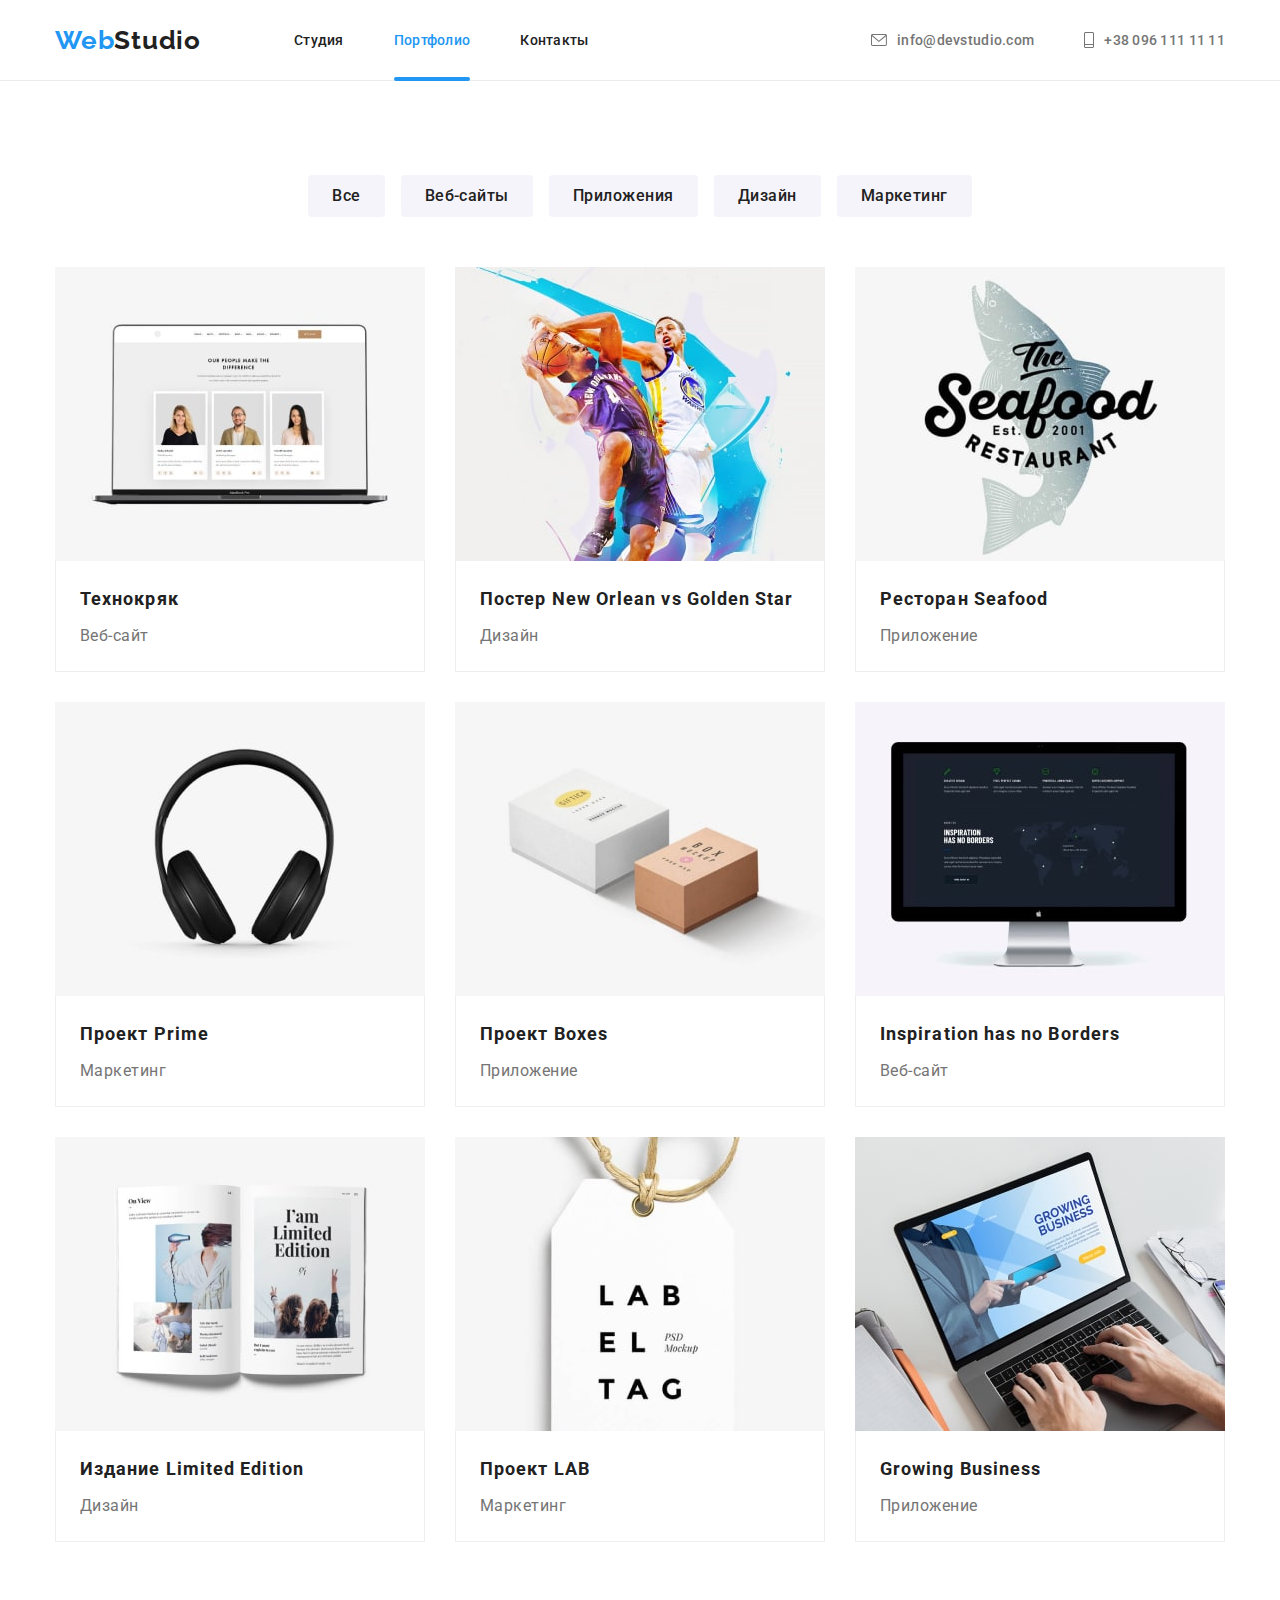
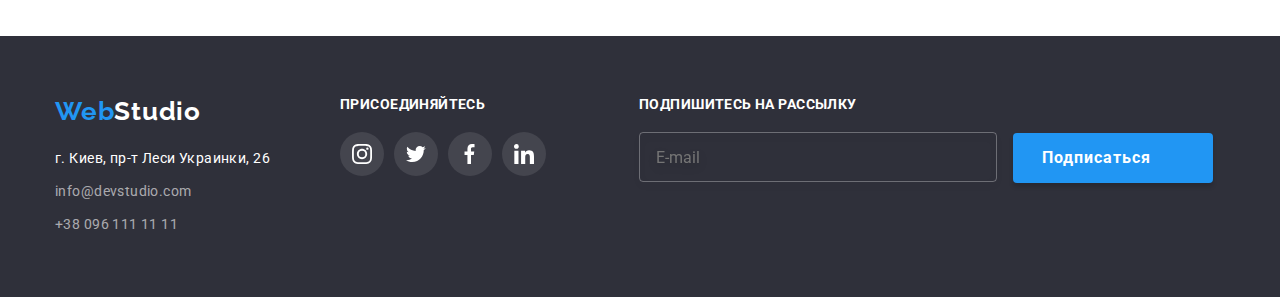
==== commit f5afb99d: "Update portfolio.html" ====
--- a/portfolio.html
+++ b/portfolio.html
@@ -28,14 +28,12 @@
         <nav class="page-header__navigation">
           <ul class="page-header__list list">
             <li class="page-header__item">
+              <a href="./index.html" class="page-header__link link">Студия</a>
+            </li>
+            <li class="page-header__item">
               <a
-                href="./index.html"
+                href="./portfolio.html"
                 class="page-header__link link page-header__link--current"
-                >Студия</a
-              >
-            </li>
-            <li class="page-header__item">
-              <a href="./portfolio.html" class="page-header__link link"
                 >Портфолио</a
               >
             </li>
--- a/css/main.min.css
+++ b/css/main.min.css
@@ -1 +1 @@
-:root{--main-text-color: #757575;--secondary-text-color: #212121;--title-color: #212121;--accent-color: #2196f3;--secondary-bg-color: #f5f4fa;--main-bg-color: #e5e5e5;--item-bg-color: #ffffff}p,h1,h2,h3,h4,h5,h6{margin:0}ul,ol{margin:0;padding-left:0}button{cursor:pointer}img{display:block}body{font-family:"Roboto",sans-serif;font-weight:400;color:var(--main-text-color)}.prevent-scroll{overflow:hidden}img{max-width:100%}.list{list-style:none}.link{text-decoration:none}.section{padding-top:60px;padding-bottom:60px}@media screen and (min-width: 1200px){.section{padding-top:94px;padding-bottom:94px}}.visually-hidden{position:absolute;width:1px;height:1px;margin:-1px;border:0;padding:0;white-space:nowrap;clip-path:inset(100%);clip:rect(0 0 0 0);overflow:hidden}.is-hidden{opacity:0;transition:opacity 250ms cubic-bezier(0.4, 0, 0.2, 1);pointer-events:none}.container{padding-left:15px;padding-right:15px;margin:0 auto}@media screen and (min-width: 480px){.container{width:480px}}@media screen and (min-width: 768px){.container{width:768px}}@media screen and (min-width: 1200px){.container{width:1200px}}.title{font-weight:700;font-size:28px;line-height:1.1785714286;letter-spacing:.03em;text-align:center;color:var(--title-color)}@media screen and (min-width: 1200px){.title{font-size:36px;line-height:1.1666666667}}.card-box{position:relative}.card-box__text{position:absolute;bottom:0;left:0;width:100%;min-height:70px;padding-top:27px;padding-bottom:27px;font-weight:700;font-size:14px;line-height:1.1428571429;text-align:center;letter-spacing:.03em;text-transform:uppercase;color:#fff;background-color:rgba(47,48,58,.8)}@media screen and (min-width: 768px){.person-list{display:flex;flex-wrap:wrap;gap:30px}}.person-list__item{margin-bottom:30px;width:100%;text-align:center;box-shadow:0px 1px 3px rgba(0,0,0,.12),0px 1px 1px rgba(0,0,0,.14),0px 2px 1px rgba(0,0,0,.2);border-radius:0px 0px 4px 4px;background-color:var(--item-bg-color)}@media screen and (min-width: 768px){.person-list__item{width:calc((100% - 30px)/2);margin-bottom:0}}@media screen and (min-width: 1200px){.person-list__item{width:calc((100% - 90px)/4)}}.person-list__text{padding-top:30px;margin-bottom:16px}.person-list__title{margin-bottom:10px;font-weight:500;font-size:16px;line-height:1.1875;letter-spacing:.03em;color:var(--title-color)}.person-list__description{font-size:16px;line-height:1.1875;letter-spacing:.03em}.socials-list{display:flex;justify-content:center;padding-bottom:24px}@media screen and (min-width: 1200px){.socials-list{padding-bottom:30px}}.socials-list__item{margin-right:10px;background-color:#fff;border-radius:50%}.socials-list__item:last-child{margin-right:0}.socials-list__link{display:block;border-radius:50%;color:#fff;fill:#afb1b8;padding:12px;transition:color 250ms cubic-bezier(0.4, 0, 0.2, 1);transition:background-color 250ms cubic-bezier(0.4, 0, 0.2, 1)}.socials-list__link:hover,.socials-list__link:focus{background-color:var(--accent-color);fill:currentColor;outline:none}.socials-list__icon{width:20px;height:20px;display:block}.socials-list__item--dark{background-color:rgba(255,255,255,.1)}.socials-list__icon--white{fill:#fff}@media screen and (min-width: 768px)and (max-width: 1199px){.subscribe{margin:0 auto}}.subscribe__text{margin-bottom:20px;font-weight:700;font-size:14px;line-height:1.1428571429;letter-spacing:.03em;text-align:center;text-transform:uppercase;color:#fff}@media screen and (min-width: 1200px){.subscribe__text{text-align:start}}.subscribe__input{width:100%;height:50px;margin-bottom:20px;background-color:rgba(0,0,0,0);border:1px solid rgba(255,255,255,.3);filter:drop-shadow(0px 4px 4px rgba(0, 0, 0, 0.15));border-radius:4px;color:#fff;transition:border-color 250ms cubic-bezier(0.4, 0, 0.2, 1)}.subscribe__input:hover,.subscribe__input:focus{border-color:var(--accent-color);outline:none}@media screen and (min-width: 768px){.subscribe__input{width:450px}}@media screen and (min-width: 1200px){.subscribe__input{width:358px;margin-right:12px;margin-bottom:0;padding-left:16px}}.button-set{display:flex;flex-wrap:wrap;row-gap:15px;column-gap:8px;margin-bottom:40px}@media screen and (min-width: 768px){.button-set{justify-content:center;margin-bottom:30px}}@media screen and (min-width: 1200px){.button-set{margin-bottom:50px}}.button-set__item{margin-right:8px}.button-set__item:last-child{margin-right:0}.button-set__btn{padding:6px 22px;font-family:inherit;font-weight:500;font-size:16px;line-height:1.62;letter-spacing:.03em;text-align:center;border-radius:4px;border-color:rgba(0,0,0,0);color:var(--secondary-text-color);background-color:var(--secondary-bg-color);cursor:pointer;transition:box-shadow 250ms cubic-bezier(0.4, 0, 0.2, 1),background-color 250ms cubic-bezier(0.4, 0, 0.2, 1),color 250ms cubic-bezier(0.4, 0, 0.2, 1)}.button-set__btn:hover,.button-set__btn:focus{color:#fff;background-color:var(--accent-color);outline:none;box-shadow:0px 3px 1px rgba(0,0,0,.1),0px 1px 2px rgba(0,0,0,.08),0px 2px 2px rgba(0,0,0,.12)}@media screen and (min-width: 768px){.card-set{display:flex;flex-wrap:wrap;gap:30px}}.card-set__item{margin-bottom:30px;background-color:var(--item-bg-color);max-width:450px;transition:box-shadow 250ms cubic-bezier(0.4, 0, 0.2, 1)}.card-set__item:hover,.card-set__item:focus{box-shadow:0px 1px 1px rgba(0,0,0,.12),0px 4px 4px rgba(0,0,0,.06),1px 4px 6px rgba(0,0,0,.16)}@media screen and (min-width: 768px){.card-set__item{margin-bottom:0;width:calc((100% - 30px)/2);flex-grow:1}}@media screen and (min-width: 768px)and (max-width: 1199px){.card-set__item:nth-child(1) .card-set__text-box{padding-bottom:56px}}@media screen and (min-width: 1200px){.card-set__item{width:calc((100% - 60px)/3)}}.card-set__img-box{position:relative;overflow:hidden}.card-set__description{position:absolute;width:100%;height:100%;top:0;left:0;padding:63px 24px;font-weight:400;font-size:18px;line-height:1.56;letter-spacing:.03em;color:#fff;background-color:rgba(33,150,243,.9);transform:translateY(100%);transition:transform 250ms cubic-bezier(0.4, 0, 0.2, 1)}.card-set__item:hover .card-set__description,.card-set__item:focus .card-set__description{transform:translateY(0)}.card-set__text-box{padding:20px 24px;border-bottom:1px solid #eee;border-right:1px solid #eee;border-left:1px solid #eee}.card-set__title{margin-bottom:4px;font-weight:700;font-size:18px;line-height:2;letter-spacing:.06em;color:var(--title-color)}.card-set__text{font-size:16px;line-height:1.88;letter-spacing:.03em}.card-set__text span{margin:0}body.backdrop.is-open{height:100vh;overflow-y:hidden}.modal{position:fixed;opacity:1;transition:opacity 250ms cubic-bezier(0.4, 0, 0.2, 1);max-width:450px;margin-right:15px;margin-left:15px;margin-top:93px;padding:40px;margin-bottom:auto;overflow-y:hidden;background:#fff;box-shadow:0px 1px 3px rgba(0,0,0,.12),0px 1px 1px rgba(0,0,0,.14),0px 2px 1px rgba(0,0,0,.2);border-radius:4px}.backdrop.is-hidden .modal{opacity:0;transform:scale(0.8) translate(-50%, -50%);transition:transform 250ms cubic-bezier(0.4, 0, 0.2, 1),opacity 250ms cubic-bezier(0.4, 0, 0.2, 1)}@media screen and (min-width: 1200px){.modal{position:absolute;top:50%;left:50%;transform:scale(1) translate(-50%, -50%);transition:transform 250ms cubic-bezier(0.4, 0, 0.2, 1),opacity 250ms cubic-bezier(0.4, 0, 0.2, 1);max-width:528px;margin:0}}.modal-button{position:absolute;top:0;right:0;display:flex;margin-top:8px;margin-right:8px;width:30px;height:30px;border:1px solid rgba(0,0,0,.1);border-radius:50%;align-items:center;justify-content:center;color:#000;cursor:pointer;transition:color 250ms cubic-bezier(0.4, 0, 0.2, 1)}.modal-button:hover,.modal-button:focus{color:var(--accent-color)}.modal-icon{fill:currentColor;width:18px;height:18px}.form-container{width:100%}.form-text{margin-bottom:12px;font-weight:700;font-size:20px;line-height:1.5;text-align:center;letter-spacing:.03em;color:var(--secondary-text-color)}@media screen and (min-width: 1200px){.form-text{line-height:1.15}}.form-label{display:block;margin-bottom:4px;font-size:12px;line-height:1.1666666667;letter-spacing:.01em;color:var(--main-text-color)}.form-input{display:block;padding-left:42px;width:100%;height:40px;border:1px solid rgba(33,33,33,.2);border-radius:4px;transition:border-color 250ms cubic-bezier(0.4, 0, 0.2, 1)}.form-input:hover,.form-input:focus{border-color:var(--accent-color);outline:none}.form-comment{display:block;margin-bottom:20px;width:100%;height:120px;padding:12px 16px;resize:none;border:1px solid rgba(33,33,33,.2);border-radius:4px;transition:border-color 250ms cubic-bezier(0.4, 0, 0.2, 1)}.form-comment:hover,.form-comment:focus{border-color:var(--accent-color);outline:none}.agreement-label{font-size:12px;line-height:1.1666666667;letter-spacing:.03em;color:var(--main-text-color)}@media screen and (min-width: 1200px){.agreement-label{font-size:14px;line-height:1.71}}.agreement-link{font-size:inherit;line-height:inherit;letter-spacing:.03em;color:var(--accent-color)}.form-button{display:block;width:200px;height:50px;margin-top:30px;margin-right:auto;margin-left:auto;background-color:#188ce8;border-radius:4px;border-color:rgba(0,0,0,0);border:none;transition:box-shadow 250ms cubic-bezier(0.4, 0, 0.2, 1);font-weight:700;font-size:16px;line-height:1.88;letter-spacing:.06em;color:#fff}.form-button:hover,.form-button:focus{box-shadow:0px 4px 4px rgba(0,0,0,.15)}.rel-wrap{position:relative;margin-bottom:10px}.label-icon{position:absolute;left:12px;top:50%;transform:translateY(-50%);transition:fill 250ms cubic-bezier(0.4, 0, 0.2, 1)}.form-input:hover+.label-icon,.form-input:focus+.label-icon{fill:var(--accent-color)}.checkbox-input:checked+.checkbox-icon{background-color:var(--accent-color);border-color:var(--accent-color)}.checkbox-wrap{display:flex;justify-content:center;align-items:center}.checkbox-icon{position:relative;width:16px;height:15px;margin-right:7px;align-items:center;justify-content:center;border:2px solid #000;border-radius:2px}.check{position:absolute;top:50%;left:50%;transform:translate(-50%, -50%)}.contacts{display:none}@media screen and (min-width: 768px){.contacts{margin-left:auto;display:block}}@media screen and (min-width: 1200px){.contacts{display:flex}}.contacts__item{display:block}@media screen and (max-width: 1199px){.contacts__item{margin-bottom:10px}.contacts__item:last-child{margin-bottom:0}}@media screen and (min-width: 1200px){.contacts__item{margin-right:50px}.contacts__item:last-child{margin-right:0}}.contacts__link{display:flex;font-weight:500;line-height:1.1428571429;letter-spacing:.02em;color:var(--main-text-color);align-items:center;transition:color 250ms cubic-bezier(0.4, 0, 0.2, 1)}.contacts__link:hover,.contacts__link:focus{color:var(--accent-color)}.contacts__icon{margin-right:10px;fill:currentColor}.contacts__icon:hover,.contacts__icon:focus{fill:currentColor}.mob-menu{position:absolute;top:0;left:0;background-color:#fff;width:100%;height:100%}@media screen and (min-width: 768px){.mob-menu{display:none}}.mob-menu-conatiner{padding:48px 0 48px 40px}@media screen and (max-width: 400px){.mob-menu-conatiner{padding-left:20px}}.mob-menu__link-list{margin-bottom:302px}.mob-menu__item{margin-bottom:32px}.mob-menu__item:last-child{margin-bottom:0}.mob-menu__link{font-weight:500;font-size:40px;line-height:1.175;text-align:center;letter-spacing:.02em;color:var(--secondary-text-color)}.mob-menu__contacts-list{margin-bottom:64px;max-width:100%}.mob-menu__contacts-item{margin-bottom:32px}.mob-menu__contacts-item:last-child{font-size:24px;line-height:1.1666666667;margin-bottom:0}.mob-menu__contacts-item:first-child{color:var(--accent-color);font-size:34px;line-height:1.1764705882}@media screen and (max-width: 336px){.mob-menu__contacts-item:first-child{font-size:24px;line-height:1.1666666667}}.mob-menu__contact-link{font-weight:500;letter-spacing:.02em;color:inherit}.mob-menu__socials-list{display:flex;flex-wrap:wrap;flex-shrink:.5;gap:10px}.mob-menu__socials-item{padding-right:10px;border-right:1px solid rgba(33,33,33,.2)}.mob-menu__socials-item:last-child{padding-right:0;border:none}.mob-menu__socials-link{font-weight:500;font-size:18px;line-height:1.22;letter-spacing:.02em;color:var(--accent-color)}.menu-close-btn{position:absolute;top:0;right:0;margin-top:10px;margin-right:15px;padding:0;display:block;background-color:rgba(0,0,0,0);border:none}.menu-close-btn:hover,.menu-close-btn:focus{color:var(--accent-color)}.menu-close-btn svg{fill:currentColor}.page-header{font-weight:500;font-size:14px;line-height:1.1428571429;letter-spacing:.02em;background-color:#fff;align-items:center;border-bottom:1px solid #ececec}.page-header .container{display:flex;align-items:center}.page-header__list{display:none}@media screen and (min-width: 768px){.page-header__list{display:flex;margin-top:32px}}.page-header__link{display:block;font-style:inherit;color:var(--secondary-text-color);transition:color 250ms cubic-bezier(0.4, 0, 0.2, 1)}.page-header__link:hover,.page-header__link:focus{color:var(--accent-color)}.page-header__link--accent{color:#2196f3}.page-header__home-link{display:block;font-size:24px;line-height:1.1666666667;margin-top:16px;margin-bottom:16px;font-family:"Raleway",sans-serif;font-style:inherit;font-weight:700;letter-spacing:.03em;color:var(--title-color)}@media screen and (min-width: 768px){.page-header__home-link{margin-right:88px}}@media screen and (min-width: 1200px){.page-header__home-link{margin-right:93px;font-size:26px;line-height:1.1923076923}}.page-header__item{display:block;position:relative;margin-right:50px;padding-bottom:32px}.page-header__item:last-child{margin-right:0}.page-header__link--current{color:var(--accent-color)}.page-header__link--current::after{content:"";position:absolute;left:0;bottom:-1px;width:100%;height:4px;background-color:var(--accent-color);border-radius:2px}.menu-open-btn{background-color:inherit;display:flex;justify-content:center;align-items:center;width:40px;height:40px;padding:0;margin-left:auto;border:none}.menu-open-btn svg{fill:currentColor}.menu-open-btn:hover,.menu-open-btn:focus{color:var(--accent-color)}@media screen and (min-width: 768px){.menu-open-btn{display:none}}.about{display:none}@media screen and (min-width: 1200px){.about{display:block}}.about__list{display:flex;margin-top:50px}.about__item{display:block;margin-right:30px}.about__item:last-child{margin-right:0}.clients{padding:60px 0}@media screen and (max-width: 479px){.clients{padding-right:15px;padding-left:15px}}@media screen and (min-width: 1200px){.clients{padding:94px 0}}.clients__title{margin-bottom:30px;font-weight:700;font-size:28px;line-height:1.1785714286;text-align:center;letter-spacing:.03em;color:var(--secondary-text-color)}@media screen and (min-width: 1200px){.clients__title{margin-bottom:50px;font-size:36px;line-height:1.1666666667}}.clients-list{display:flex;flex-wrap:wrap;gap:30px}.clients-list__item{width:calc((100% - 30px)/2);height:92px}@media screen and (min-width: 768px){.clients-list__item{width:calc((100% - 60px)/3);height:92px}}@media screen and (min-width: 1200px){.clients-list__item{width:calc((100% - 150px)/6);height:92px;margin-bottom:0}}.clients-list__link{display:flex;width:100%;height:100%;padding:15px 0;justify-content:center;align-items:center;height:100%;color:#afb1b8;border:1px solid #afb1b8;border-radius:4px;transition:color 250ms cubic-bezier(0.4, 0, 0.2, 1)}.clients-list__link:hover,.clients-list__link:focus{color:var(--accent-color);border-color:var(--accent-color);outline:none}@media screen and (min-width: 768px){.clients-list__link{padding:15px 60px}}@media screen and (min-width: 1200px){.clients-list__link{padding:15px 32px}}.clients-list__icon{display:block;width:106px;height:60px;fill:currentColor}.features{padding-top:60px;padding-bottom:60px}@media screen and (min-width: 1200px){.features{padding-top:94px;padding-bottom:0}}.features .list{margin:0 auto}@media screen and (min-width: 768px){.features .list{display:flex;flex-wrap:wrap;gap:30px}}.features__item{width:100%}@media screen and (min-width: 768px){.features__item{width:calc((100% - 30px)/2)}}@media screen and (min-width: 1200px){.features__item{width:calc((100% - 90px)/4)}}.features__wrap{display:flex;margin-bottom:30px;width:100%;height:120px;background-color:#f5f4fa;align-items:center;justify-content:center;border-radius:4px}.features__icon{width:70px;height:70px}.features__title{font-weight:700;font-size:14px;line-height:1.1428571429;letter-spacing:.03em;text-transform:uppercase;text-align:center;color:var(--title-color);margin-bottom:10px}@media screen and (min-width: 768px){.features__title{text-align:start}}.features__text{font-size:14px;line-height:1.71;letter-spacing:.03em}.footer{background-color:#2f303a;padding-top:60px;padding-bottom:60px}.footer .container{margin:0 auto}@media screen and (min-width: 768px){.footer .container{display:flex;flex-wrap:wrap}}@media screen and (min-width: 768px)and (max-width: 1199px){.footer__credits{margin-left:76px;margin-right:165px}}@media screen and (min-width: 1200px){.footer__credits{margin-right:70px}}.footer__logo{display:block;margin-bottom:20px;font-family:"Raleway",sans-serif;font-style:inherit;font-weight:700;letter-spacing:.03em;text-align:center;color:#fff}@media screen and (min-width: 1200px){.footer__logo{font-size:26px;line-height:1.1923076923;text-align:start}}.footer__logo--accent{color:var(--accent-color)}.footer__address{margin-bottom:9px;font-style:normal;font-size:14px;line-height:1.71;letter-spacing:.03em;text-align:center;color:#fff}@media screen and (min-width: 1200px){.footer__address{text-align:start}}.footer__contacts{margin-bottom:60px}@media screen and (min-width: 1200px){.footer__contacts{margin-bottom:0}}.footer__item{margin-bottom:8px}.footer__item:last-child{margin-bottom:0}@media screen and (min-width: 1200px){.footer__item{margin-bottom:9px}}.footer__link{display:block;font-size:14px;line-height:1.71;letter-spacing:.03em;text-align:center;color:rgba(255,255,255,.6);transition:color 250ms cubic-bezier(0.4, 0, 0.2, 1)}.footer__link:hover,.footer__link:focus{color:var(--accent-color)}@media screen and (min-width: 1200px){.footer__link{text-align:start}}.footer__invitation{margin-bottom:60px}@media screen and (min-width: 768px){.footer__invitation{margin-bottom:0}}@media screen and (min-width: 1200px){.footer__invitation{margin-right:93px}}.footer__title{margin-bottom:20px;font-weight:700;font-size:14px;line-height:16px;letter-spacing:.03em;text-align:center;text-transform:uppercase;color:#fff}@media screen and (min-width: 1200px){.footer__title{text-align:start}}.footer .socials-list{margin-bottom:0;padding-bottom:0}.footer__btn{position:relative;padding:0;margin:0 auto;width:200px;height:50px;text-align:start;background-color:var(--accent-color);box-shadow:0px 4px 4px rgba(0,0,0,.15);border-radius:4px;border-color:rgba(0,0,0,0);border:none}.footer__btn::after{position:absolute;margin-left:10px;right:28;top:50%;transform:translateY(-50%);content:"";width:24px;height:24px;background-image:url(../images/icon-send.svg);background-repeat:no-repeat;background-size:contain}@media screen and (max-width: 1199px){.footer__btn{display:block}}.footer__text{padding-left:29px;font-weight:700;font-size:16px;line-height:1.88;letter-spacing:.06em;color:#fff}.hero{padding:118px 0;background-color:#2f303a;background-image:linear-gradient(rgba(47, 48, 58, 0.4), rgba(47, 48, 58, 0.4)),url(../images/Hero-img-mob-min.jpg);background-position:center;background-repeat:no-repeat;background-size:cover}@media(min-device-pixel-ratio: 2),(min-resolution: 192dpi),(min-resolution: 2dppx){.hero{background-image:linear-gradient(rgba(25, 28, 38, 0.2), rgba(25, 28, 38, 0.2)),url(../images/Hero-img-mob-2x-min.jpg)}}@media screen and (min-width: 768px){.hero{background-image:linear-gradient(rgba(47, 48, 58, 0.4), rgba(47, 48, 58, 0.4)),url(../images/Hero-img-tab-min.jpg);background-position:center;background-repeat:no-repeat;background-size:cover}}@media screen and (min-width: 768px)and (min-device-pixel-ratio: 2),screen and (min-width: 768px)and (min-resolution: 192dpi),screen and (min-width: 768px)and (min-resolution: 2dppx){.hero{background-image:linear-gradient(rgba(25, 28, 38, 0.2), rgba(25, 28, 38, 0.2)),url(../images/Hero-img-tab-2x-min.jpg)}}@media screen and (min-width: 1200px){.hero{max-width:1600px;margin:0 auto;padding-top:200px;padding-bottom:200px;background-image:linear-gradient(rgba(47, 48, 58, 0.4), rgba(47, 48, 58, 0.4)),url(../images/hero-bg.jpg);background-position:center;background-repeat:no-repeat;background-size:cover}}@media screen and (min-width: 1200px)and (min-device-pixel-ratio: 2),screen and (min-width: 1200px)and (min-resolution: 192dpi),screen and (min-width: 1200px)and (min-resolution: 2dppx){.hero{background-image:linear-gradient(rgba(25, 28, 38, 0.2), rgba(25, 28, 38, 0.2)),url(../images/hero-bg-2x.jpg)}}.hero__title{max-width:360px;margin-left:auto;margin-right:auto;margin-bottom:30px;font-weight:900;font-size:26px;line-height:1.62;text-align:center;letter-spacing:.06em;text-transform:uppercase;color:#fff}@media screen and (min-width: 1200px){.hero__title{max-width:696px;font-size:44px;line-height:1.36}}.hero__btn{display:block;margin-left:auto;margin-right:auto;padding:10px 32px;border:rgba(0,0,0,0);border-radius:4px;font-family:inherit;font-weight:700;font-size:16px;line-height:1.88;text-align:center;letter-spacing:.06em;color:#fff;background-color:var(--accent-color);cursor:pointer;transition:color 250ms cubic-bezier(0.4, 0, 0.2, 1);transition:background-color 250ms cubic-bezier(0.4, 0, 0.2, 1)}.hero__btn:hover,.hero__btn:focus{color:var(--accent-color);background-color:var(--item-bg-color)}.team{background-color:var(--secondary-bg-color)}.team .title{margin-bottom:50px}.backdrop{position:fixed;top:0;left:0;width:100%;height:100%;display:flex;justify-content:center;align-items:center;background-color:rgba(0,0,0,.2);opacity:1;transition:opacity 250ms cubic-bezier(0.4, 0, 0.2, 1)}.backdrop.is-hidden{opacity:0;transition:opacity 250ms cubic-bezier(0.4, 0, 0.2, 1);pointer-events:none}@media screen and (min-width: 1200px){.backdrop{display:block}}/*# sourceMappingURL=main.min.css.map */+:root{--main-text-color: #757575;--secondary-text-color: #212121;--title-color: #212121;--accent-color: #2196f3;--secondary-bg-color: #f5f4fa;--main-bg-color: #e5e5e5;--item-bg-color: #ffffff}p,h1,h2,h3,h4,h5,h6{margin:0}ul,ol{margin:0;padding-left:0}button{cursor:pointer}img{display:block}body{font-family:"Roboto",sans-serif;font-weight:400;color:var(--main-text-color)}.prevent-scroll{overflow:hidden}img{max-width:100%}.list{list-style:none}.link{text-decoration:none}.section{padding-top:60px;padding-bottom:60px}@media screen and (min-width: 1200px){.section{padding-top:94px;padding-bottom:94px}}.visually-hidden{position:absolute;width:1px;height:1px;margin:-1px;border:0;padding:0;white-space:nowrap;clip-path:inset(100%);clip:rect(0 0 0 0);overflow:hidden}.is-hidden{opacity:0;transition:opacity 250ms cubic-bezier(0.4, 0, 0.2, 1);pointer-events:none}.container{padding-left:15px;padding-right:15px;margin:0 auto}@media screen and (min-width: 480px){.container{width:480px}}@media screen and (min-width: 768px){.container{width:768px}}@media screen and (min-width: 1200px){.container{width:1200px}}.title{font-weight:700;font-size:28px;line-height:1.1785714286;letter-spacing:.03em;text-align:center;color:var(--title-color)}@media screen and (min-width: 1200px){.title{font-size:36px;line-height:1.1666666667}}.card-box{position:relative}.card-box__text{position:absolute;bottom:0;left:0;width:100%;min-height:70px;padding-top:27px;padding-bottom:27px;font-weight:700;font-size:14px;line-height:1.1428571429;text-align:center;letter-spacing:.03em;text-transform:uppercase;color:#fff;background-color:rgba(47,48,58,.8)}@media screen and (min-width: 768px){.person-list{display:flex;flex-wrap:wrap;gap:30px}}.person-list__item{margin-bottom:30px;width:100%;text-align:center;box-shadow:0px 1px 3px rgba(0,0,0,.12),0px 1px 1px rgba(0,0,0,.14),0px 2px 1px rgba(0,0,0,.2);border-radius:0px 0px 4px 4px;background-color:var(--item-bg-color)}@media screen and (min-width: 768px){.person-list__item{width:calc((100% - 30px)/2);margin-bottom:0}}@media screen and (min-width: 1200px){.person-list__item{width:calc((100% - 90px)/4)}}.person-list__text{padding-top:30px;margin-bottom:16px}.person-list__title{margin-bottom:10px;font-weight:500;font-size:16px;line-height:1.1875;letter-spacing:.03em;color:var(--title-color)}.person-list__description{font-size:16px;line-height:1.1875;letter-spacing:.03em}.socials-list{display:flex;justify-content:center;padding-bottom:24px}@media screen and (min-width: 1200px){.socials-list{padding-bottom:30px}}.socials-list__item{margin-right:10px;background-color:#fff;border-radius:50%}.socials-list__item:last-child{margin-right:0}.socials-list__link{display:block;border-radius:50%;color:#fff;fill:#afb1b8;padding:12px;transition:color 250ms cubic-bezier(0.4, 0, 0.2, 1);transition:background-color 250ms cubic-bezier(0.4, 0, 0.2, 1)}.socials-list__link:hover,.socials-list__link:focus{background-color:var(--accent-color);fill:currentColor;outline:none}.socials-list__icon{width:20px;height:20px;display:block}.socials-list__item--dark{background-color:rgba(255,255,255,.1)}.socials-list__icon--white{fill:#fff}@media screen and (min-width: 768px)and (max-width: 1199px){.subscribe{margin:0 auto}}.subscribe__text{margin-bottom:20px;font-weight:700;font-size:14px;line-height:1.1428571429;letter-spacing:.03em;text-align:center;text-transform:uppercase;color:#fff}@media screen and (min-width: 1200px){.subscribe__text{text-align:start}}.subscribe__input{width:100%;height:50px;margin-bottom:20px;background-color:rgba(0,0,0,0);border:1px solid rgba(255,255,255,.3);filter:drop-shadow(0px 4px 4px rgba(0, 0, 0, 0.15));border-radius:4px;color:#fff;transition:border-color 250ms cubic-bezier(0.4, 0, 0.2, 1)}.subscribe__input:hover,.subscribe__input:focus{border-color:var(--accent-color);outline:none}@media screen and (min-width: 768px){.subscribe__input{width:450px}}@media screen and (min-width: 1200px){.subscribe__input{width:358px;margin-right:12px;margin-bottom:0;padding-left:16px}}.button-set{display:flex;flex-wrap:wrap;row-gap:15px;column-gap:8px;margin-bottom:40px}@media screen and (min-width: 768px){.button-set{justify-content:center;margin-bottom:30px}}@media screen and (min-width: 1200px){.button-set{margin-bottom:50px}}.button-set__item{margin-right:8px}.button-set__item:last-child{margin-right:0}.button-set__btn{padding:6px 22px;font-family:inherit;font-weight:500;font-size:16px;line-height:1.62;letter-spacing:.03em;text-align:center;border-radius:4px;border-color:rgba(0,0,0,0);color:var(--secondary-text-color);background-color:var(--secondary-bg-color);cursor:pointer;transition:box-shadow 250ms cubic-bezier(0.4, 0, 0.2, 1),background-color 250ms cubic-bezier(0.4, 0, 0.2, 1),color 250ms cubic-bezier(0.4, 0, 0.2, 1)}.button-set__btn:hover,.button-set__btn:focus{color:#fff;background-color:var(--accent-color);outline:none;box-shadow:0px 3px 1px rgba(0,0,0,.1),0px 1px 2px rgba(0,0,0,.08),0px 2px 2px rgba(0,0,0,.12)}@media screen and (min-width: 768px){.card-set{display:flex;flex-wrap:wrap;gap:30px}}.card-set__item{margin-bottom:30px;background-color:var(--item-bg-color);max-width:450px;transition:box-shadow 250ms cubic-bezier(0.4, 0, 0.2, 1)}.card-set__item:hover,.card-set__item:focus{box-shadow:0px 1px 1px rgba(0,0,0,.12),0px 4px 4px rgba(0,0,0,.06),1px 4px 6px rgba(0,0,0,.16)}.card-set__item:last-child{margin-bottom:0}@media screen and (min-width: 768px){.card-set__item{margin-bottom:0;width:calc((100% - 30px)/2)}}@media screen and (min-width: 768px)and (max-width: 1199px){.card-set__item:nth-child(1) .card-set__text-box{padding-bottom:56px}}@media screen and (min-width: 1200px){.card-set__item{width:calc((100% - 60px)/3)}}.card-set__img-box{position:relative;overflow:hidden}.card-set__description{position:absolute;width:100%;height:100%;top:0;left:0;padding:63px 24px;font-weight:400;font-size:18px;line-height:1.56;letter-spacing:.03em;color:#fff;background-color:rgba(33,150,243,.9);transform:translateY(100%);transition:transform 250ms cubic-bezier(0.4, 0, 0.2, 1)}.card-set__item:hover .card-set__description,.card-set__item:focus .card-set__description{transform:translateY(0)}@media screen and (max-width: 379px){.card-set__description{padding:15px 15px;font-size:15px}}@media screen and (min-width: 380px)and (max-width: 440px){.card-set__description{padding:50px 24px}}.card-set__text-box{padding:20px 24px;border-bottom:1px solid #eee;border-right:1px solid #eee;border-left:1px solid #eee}.card-set__title{margin-bottom:4px;font-weight:700;font-size:18px;line-height:2;letter-spacing:.06em;color:var(--title-color)}.card-set__text{font-size:16px;line-height:1.88;letter-spacing:.03em}.card-set__text span{margin:0}body.backdrop.is-open{height:100vh;overflow-y:hidden}.modal{position:fixed;opacity:1;transition:opacity 250ms cubic-bezier(0.4, 0, 0.2, 1);max-width:450px;margin-right:15px;margin-left:15px;margin-top:93px;padding:40px;margin-bottom:auto;overflow-y:hidden;background:#fff;box-shadow:0px 1px 3px rgba(0,0,0,.12),0px 1px 1px rgba(0,0,0,.14),0px 2px 1px rgba(0,0,0,.2);border-radius:4px}.backdrop.is-hidden .modal{opacity:0;transform:scale(0.8) translate(-50%, -50%);transition:transform 250ms cubic-bezier(0.4, 0, 0.2, 1),opacity 250ms cubic-bezier(0.4, 0, 0.2, 1)}@media screen and (min-width: 1200px){.modal{position:absolute;top:50%;left:50%;transform:scale(1) translate(-50%, -50%);transition:transform 250ms cubic-bezier(0.4, 0, 0.2, 1),opacity 250ms cubic-bezier(0.4, 0, 0.2, 1);max-width:528px;margin:0}}.modal-button{position:absolute;top:0;right:0;display:flex;margin-top:8px;margin-right:8px;width:30px;height:30px;border:1px solid rgba(0,0,0,.1);border-radius:50%;align-items:center;justify-content:center;color:#000;cursor:pointer;transition:color 250ms cubic-bezier(0.4, 0, 0.2, 1)}.modal-button:hover,.modal-button:focus{color:var(--accent-color)}.modal-icon{fill:currentColor;width:18px;height:18px}.form-container{width:100%}.form-text{margin-bottom:12px;font-weight:700;font-size:20px;line-height:1.5;text-align:center;letter-spacing:.03em;color:var(--secondary-text-color)}@media screen and (min-width: 1200px){.form-text{line-height:1.15}}.form-label{display:block;margin-bottom:4px;font-size:12px;line-height:1.1666666667;letter-spacing:.01em;color:var(--main-text-color)}.form-input{display:block;padding-left:42px;width:100%;height:40px;border:1px solid rgba(33,33,33,.2);border-radius:4px;transition:border-color 250ms cubic-bezier(0.4, 0, 0.2, 1)}.form-input:hover,.form-input:focus{border-color:var(--accent-color);outline:none}.form-comment{display:block;margin-bottom:20px;width:100%;height:120px;padding:12px 16px;resize:none;border:1px solid rgba(33,33,33,.2);border-radius:4px;transition:border-color 250ms cubic-bezier(0.4, 0, 0.2, 1)}.form-comment:hover,.form-comment:focus{border-color:var(--accent-color);outline:none}.agreement-label{font-size:12px;line-height:1.1666666667;letter-spacing:.03em;color:var(--main-text-color)}@media screen and (min-width: 1200px){.agreement-label{font-size:14px;line-height:1.71}}.agreement-link{font-size:inherit;line-height:inherit;letter-spacing:.03em;color:var(--accent-color)}.form-button{display:block;width:200px;height:50px;margin-top:30px;margin-right:auto;margin-left:auto;background-color:#188ce8;border-radius:4px;border-color:rgba(0,0,0,0);border:none;transition:box-shadow 250ms cubic-bezier(0.4, 0, 0.2, 1);font-weight:700;font-size:16px;line-height:1.88;letter-spacing:.06em;color:#fff}.form-button:hover,.form-button:focus{box-shadow:0px 4px 4px rgba(0,0,0,.15)}.rel-wrap{position:relative;margin-bottom:10px}.label-icon{position:absolute;left:12px;top:50%;transform:translateY(-50%);transition:fill 250ms cubic-bezier(0.4, 0, 0.2, 1)}.form-input:hover+.label-icon,.form-input:focus+.label-icon{fill:var(--accent-color)}.checkbox-input:checked+.checkbox-icon{background-color:var(--accent-color);border-color:var(--accent-color)}.checkbox-wrap{display:flex;justify-content:center;align-items:center}.checkbox-icon{position:relative;width:16px;height:15px;margin-right:7px;align-items:center;justify-content:center;border:2px solid #000;border-radius:2px}.check{position:absolute;top:50%;left:50%;transform:translate(-50%, -50%)}.contacts{display:none}@media screen and (min-width: 768px){.contacts{margin-left:auto;display:block}}@media screen and (min-width: 1200px){.contacts{display:flex}}.contacts__item{display:block}@media screen and (max-width: 1199px){.contacts__item{margin-bottom:10px}.contacts__item:last-child{margin-bottom:0}}@media screen and (min-width: 1200px){.contacts__item{margin-right:50px}.contacts__item:last-child{margin-right:0}}.contacts__link{display:flex;font-weight:500;line-height:1.1428571429;letter-spacing:.02em;color:var(--main-text-color);align-items:center;transition:color 250ms cubic-bezier(0.4, 0, 0.2, 1)}.contacts__link:hover,.contacts__link:focus{color:var(--accent-color)}.contacts__icon{margin-right:10px;fill:currentColor}.contacts__icon:hover,.contacts__icon:focus{fill:currentColor}.mob-menu{position:absolute;top:0;left:0;background-color:#fff;width:100%;height:100%}@media screen and (min-width: 768px){.mob-menu{display:none}}.mob-menu-conatiner{padding:48px 0 48px 40px}@media screen and (max-width: 400px){.mob-menu-conatiner{padding-left:20px}}.mob-menu__link-list{margin-bottom:302px}.mob-menu__item{margin-bottom:32px}.mob-menu__item:last-child{margin-bottom:0}.mob-menu__link{font-weight:500;font-size:40px;line-height:1.175;text-align:center;letter-spacing:.02em;color:var(--secondary-text-color)}.mob-menu__contacts-list{margin-bottom:64px;max-width:100%}.mob-menu__contacts-item{margin-bottom:32px}.mob-menu__contacts-item:last-child{font-size:24px;line-height:1.1666666667;margin-bottom:0}.mob-menu__contacts-item:first-child{color:var(--accent-color);font-size:34px;line-height:1.1764705882}@media screen and (max-width: 336px){.mob-menu__contacts-item:first-child{font-size:24px;line-height:1.1666666667}}.mob-menu__contact-link{font-weight:500;letter-spacing:.02em;color:inherit}.mob-menu__socials-list{display:flex;flex-wrap:wrap;flex-shrink:.5;gap:10px}.mob-menu__socials-item{padding-right:10px;border-right:1px solid rgba(33,33,33,.2)}.mob-menu__socials-item:last-child{padding-right:0;border:none}.mob-menu__socials-link{font-weight:500;font-size:18px;line-height:1.22;letter-spacing:.02em;color:var(--accent-color)}.menu-close-btn{position:absolute;top:0;right:0;margin-top:10px;margin-right:15px;padding:0;display:block;background-color:rgba(0,0,0,0);border:none}.menu-close-btn:hover,.menu-close-btn:focus{color:var(--accent-color)}.menu-close-btn svg{fill:currentColor}.page-header{font-weight:500;font-size:14px;line-height:1.1428571429;letter-spacing:.02em;background-color:#fff;align-items:center;border-bottom:1px solid #ececec}.page-header .container{display:flex;align-items:center}.page-header__list{display:none}@media screen and (min-width: 768px){.page-header__list{display:flex;margin-top:32px}}.page-header__link{display:block;font-style:inherit;color:var(--secondary-text-color);transition:color 250ms cubic-bezier(0.4, 0, 0.2, 1)}.page-header__link:hover,.page-header__link:focus{color:var(--accent-color)}.page-header__link--accent{color:#2196f3}.page-header__home-link{display:block;font-size:24px;line-height:1.1666666667;margin-top:16px;margin-bottom:16px;font-family:"Raleway",sans-serif;font-style:inherit;font-weight:700;letter-spacing:.03em;color:var(--title-color)}@media screen and (min-width: 768px){.page-header__home-link{margin-right:88px}}@media screen and (min-width: 1200px){.page-header__home-link{margin-right:93px;font-size:26px;line-height:1.1923076923}}.page-header__item{display:block;position:relative;margin-right:50px;padding-bottom:32px}.page-header__item:last-child{margin-right:0}.page-header__link--current{color:var(--accent-color)}.page-header__link--current::after{content:"";position:absolute;left:0;bottom:-1px;width:100%;height:4px;background-color:var(--accent-color);border-radius:2px}.menu-open-btn{background-color:inherit;display:flex;justify-content:center;align-items:center;width:40px;height:40px;padding:0;margin-left:auto;border:none}.menu-open-btn svg{fill:currentColor}.menu-open-btn:hover,.menu-open-btn:focus{color:var(--accent-color)}@media screen and (min-width: 768px){.menu-open-btn{display:none}}.about{display:none}@media screen and (min-width: 1200px){.about{display:block}}.about__list{display:flex;margin-top:50px}.about__item{display:block;margin-right:30px}.about__item:last-child{margin-right:0}.clients{padding:60px 0}@media screen and (max-width: 479px){.clients{padding-right:15px;padding-left:15px}}@media screen and (min-width: 1200px){.clients{padding:94px 0}}.clients__title{margin-bottom:30px;font-weight:700;font-size:28px;line-height:1.1785714286;text-align:center;letter-spacing:.03em;color:var(--secondary-text-color)}@media screen and (min-width: 1200px){.clients__title{margin-bottom:50px;font-size:36px;line-height:1.1666666667}}.clients-list{display:flex;flex-wrap:wrap;gap:30px}.clients-list__item{width:calc((100% - 30px)/2);height:92px}@media screen and (min-width: 768px){.clients-list__item{width:calc((100% - 60px)/3);height:92px}}@media screen and (min-width: 1200px){.clients-list__item{width:calc((100% - 150px)/6);height:92px;margin-bottom:0}}.clients-list__link{display:flex;width:100%;height:100%;padding:15px 0;justify-content:center;align-items:center;height:100%;color:#afb1b8;border:1px solid #afb1b8;border-radius:4px;transition:color 250ms cubic-bezier(0.4, 0, 0.2, 1)}.clients-list__link:hover,.clients-list__link:focus{color:var(--accent-color);border-color:var(--accent-color);outline:none}@media screen and (min-width: 768px){.clients-list__link{padding:15px 60px}}@media screen and (min-width: 1200px){.clients-list__link{padding:15px 32px}}.clients-list__icon{display:block;width:106px;height:60px;fill:currentColor}.features{padding-top:60px;padding-bottom:60px}@media screen and (min-width: 1200px){.features{padding-top:94px;padding-bottom:0}}.features .list{margin:0 auto}@media screen and (min-width: 768px){.features .list{display:flex;flex-wrap:wrap;gap:30px}}.features__item{width:100%}@media screen and (min-width: 768px){.features__item{width:calc((100% - 30px)/2)}}@media screen and (min-width: 1200px){.features__item{width:calc((100% - 90px)/4)}}.features__wrap{display:flex;margin-bottom:30px;width:100%;height:120px;background-color:#f5f4fa;align-items:center;justify-content:center;border-radius:4px}.features__icon{width:70px;height:70px}.features__title{font-weight:700;font-size:14px;line-height:1.1428571429;letter-spacing:.03em;text-transform:uppercase;text-align:center;color:var(--title-color);margin-bottom:10px}@media screen and (min-width: 768px){.features__title{text-align:start}}.features__text{font-size:14px;line-height:1.71;letter-spacing:.03em}.footer{background-color:#2f303a;padding-top:60px;padding-bottom:60px}.footer .container{margin:0 auto}@media screen and (min-width: 768px){.footer .container{display:flex;flex-wrap:wrap}}@media screen and (min-width: 768px)and (max-width: 1199px){.footer__credits{margin-left:76px;margin-right:165px}}@media screen and (min-width: 1200px){.footer__credits{margin-right:70px}}.footer__logo{display:block;margin-bottom:20px;font-family:"Raleway",sans-serif;font-style:inherit;font-weight:700;letter-spacing:.03em;text-align:center;color:#fff}@media screen and (min-width: 1200px){.footer__logo{font-size:26px;line-height:1.1923076923;text-align:start}}.footer__logo--accent{color:var(--accent-color)}.footer__address{margin-bottom:9px;font-style:normal;font-size:14px;line-height:1.71;letter-spacing:.03em;text-align:center;color:#fff}@media screen and (min-width: 1200px){.footer__address{text-align:start}}.footer__contacts{margin-bottom:60px}@media screen and (min-width: 1200px){.footer__contacts{margin-bottom:0}}.footer__item{margin-bottom:8px}.footer__item:last-child{margin-bottom:0}@media screen and (min-width: 1200px){.footer__item{margin-bottom:9px}}.footer__link{display:block;font-size:14px;line-height:1.71;letter-spacing:.03em;text-align:center;color:rgba(255,255,255,.6);transition:color 250ms cubic-bezier(0.4, 0, 0.2, 1)}.footer__link:hover,.footer__link:focus{color:var(--accent-color)}@media screen and (min-width: 1200px){.footer__link{text-align:start}}.footer__invitation{margin-bottom:60px}@media screen and (min-width: 768px){.footer__invitation{margin-bottom:0}}@media screen and (min-width: 1200px){.footer__invitation{margin-right:93px}}.footer__title{margin-bottom:20px;font-weight:700;font-size:14px;line-height:16px;letter-spacing:.03em;text-align:center;text-transform:uppercase;color:#fff}@media screen and (min-width: 1200px){.footer__title{text-align:start}}.footer .socials-list{margin-bottom:0;padding-bottom:0}.footer__btn{position:relative;padding:0;margin:0 auto;width:200px;height:50px;text-align:start;background-color:var(--accent-color);box-shadow:0px 4px 4px rgba(0,0,0,.15);border-radius:4px;border-color:rgba(0,0,0,0);border:none}.footer__btn::after{position:absolute;margin-left:10px;right:28;top:50%;transform:translateY(-50%);content:"";width:24px;height:24px;background-image:url(../images/icon-send.svg);background-repeat:no-repeat;background-size:contain}@media screen and (max-width: 1199px){.footer__btn{display:block}}.footer__text{padding-left:29px;font-weight:700;font-size:16px;line-height:1.88;letter-spacing:.06em;color:#fff}.hero{padding:118px 0;background-color:#2f303a;background-image:linear-gradient(rgba(47, 48, 58, 0.4), rgba(47, 48, 58, 0.4)),url(../images/Hero-img-mob-min.jpg);background-position:center;background-repeat:no-repeat;background-size:cover}@media(min-device-pixel-ratio: 2),(min-resolution: 192dpi),(min-resolution: 2dppx){.hero{background-image:linear-gradient(rgba(25, 28, 38, 0.2), rgba(25, 28, 38, 0.2)),url(../images/Hero-img-mob-2x-min.jpg)}}@media screen and (min-width: 768px){.hero{background-image:linear-gradient(rgba(47, 48, 58, 0.4), rgba(47, 48, 58, 0.4)),url(../images/Hero-img-tab-min.jpg);background-position:center;background-repeat:no-repeat;background-size:cover}}@media screen and (min-width: 768px)and (min-device-pixel-ratio: 2),screen and (min-width: 768px)and (min-resolution: 192dpi),screen and (min-width: 768px)and (min-resolution: 2dppx){.hero{background-image:linear-gradient(rgba(25, 28, 38, 0.2), rgba(25, 28, 38, 0.2)),url(../images/Hero-img-tab-2x-min.jpg)}}@media screen and (min-width: 1200px){.hero{max-width:1600px;margin:0 auto;padding-top:200px;padding-bottom:200px;background-image:linear-gradient(rgba(47, 48, 58, 0.4), rgba(47, 48, 58, 0.4)),url(../images/hero-bg.jpg);background-position:center;background-repeat:no-repeat;background-size:cover}}@media screen and (min-width: 1200px)and (min-device-pixel-ratio: 2),screen and (min-width: 1200px)and (min-resolution: 192dpi),screen and (min-width: 1200px)and (min-resolution: 2dppx){.hero{background-image:linear-gradient(rgba(25, 28, 38, 0.2), rgba(25, 28, 38, 0.2)),url(../images/hero-bg-2x.jpg)}}.hero__title{max-width:360px;margin-left:auto;margin-right:auto;margin-bottom:30px;font-weight:900;font-size:26px;line-height:1.62;text-align:center;letter-spacing:.06em;text-transform:uppercase;color:#fff}@media screen and (min-width: 1200px){.hero__title{max-width:696px;font-size:44px;line-height:1.36}}.hero__btn{display:block;margin-left:auto;margin-right:auto;padding:10px 32px;border:rgba(0,0,0,0);border-radius:4px;font-family:inherit;font-weight:700;font-size:16px;line-height:1.88;text-align:center;letter-spacing:.06em;color:#fff;background-color:var(--accent-color);cursor:pointer;transition:color 250ms cubic-bezier(0.4, 0, 0.2, 1);transition:background-color 250ms cubic-bezier(0.4, 0, 0.2, 1)}.hero__btn:hover,.hero__btn:focus{color:var(--accent-color);background-color:var(--item-bg-color)}.team{background-color:var(--secondary-bg-color)}.team .title{margin-bottom:50px}.backdrop{position:fixed;top:0;left:0;width:100%;height:100%;display:flex;justify-content:center;align-items:center;background-color:rgba(0,0,0,.2);opacity:1;transition:opacity 250ms cubic-bezier(0.4, 0, 0.2, 1)}.backdrop.is-hidden{opacity:0;transition:opacity 250ms cubic-bezier(0.4, 0, 0.2, 1);pointer-events:none}@media screen and (min-width: 1200px){.backdrop{display:block}}/*# sourceMappingURL=main.min.css.map */